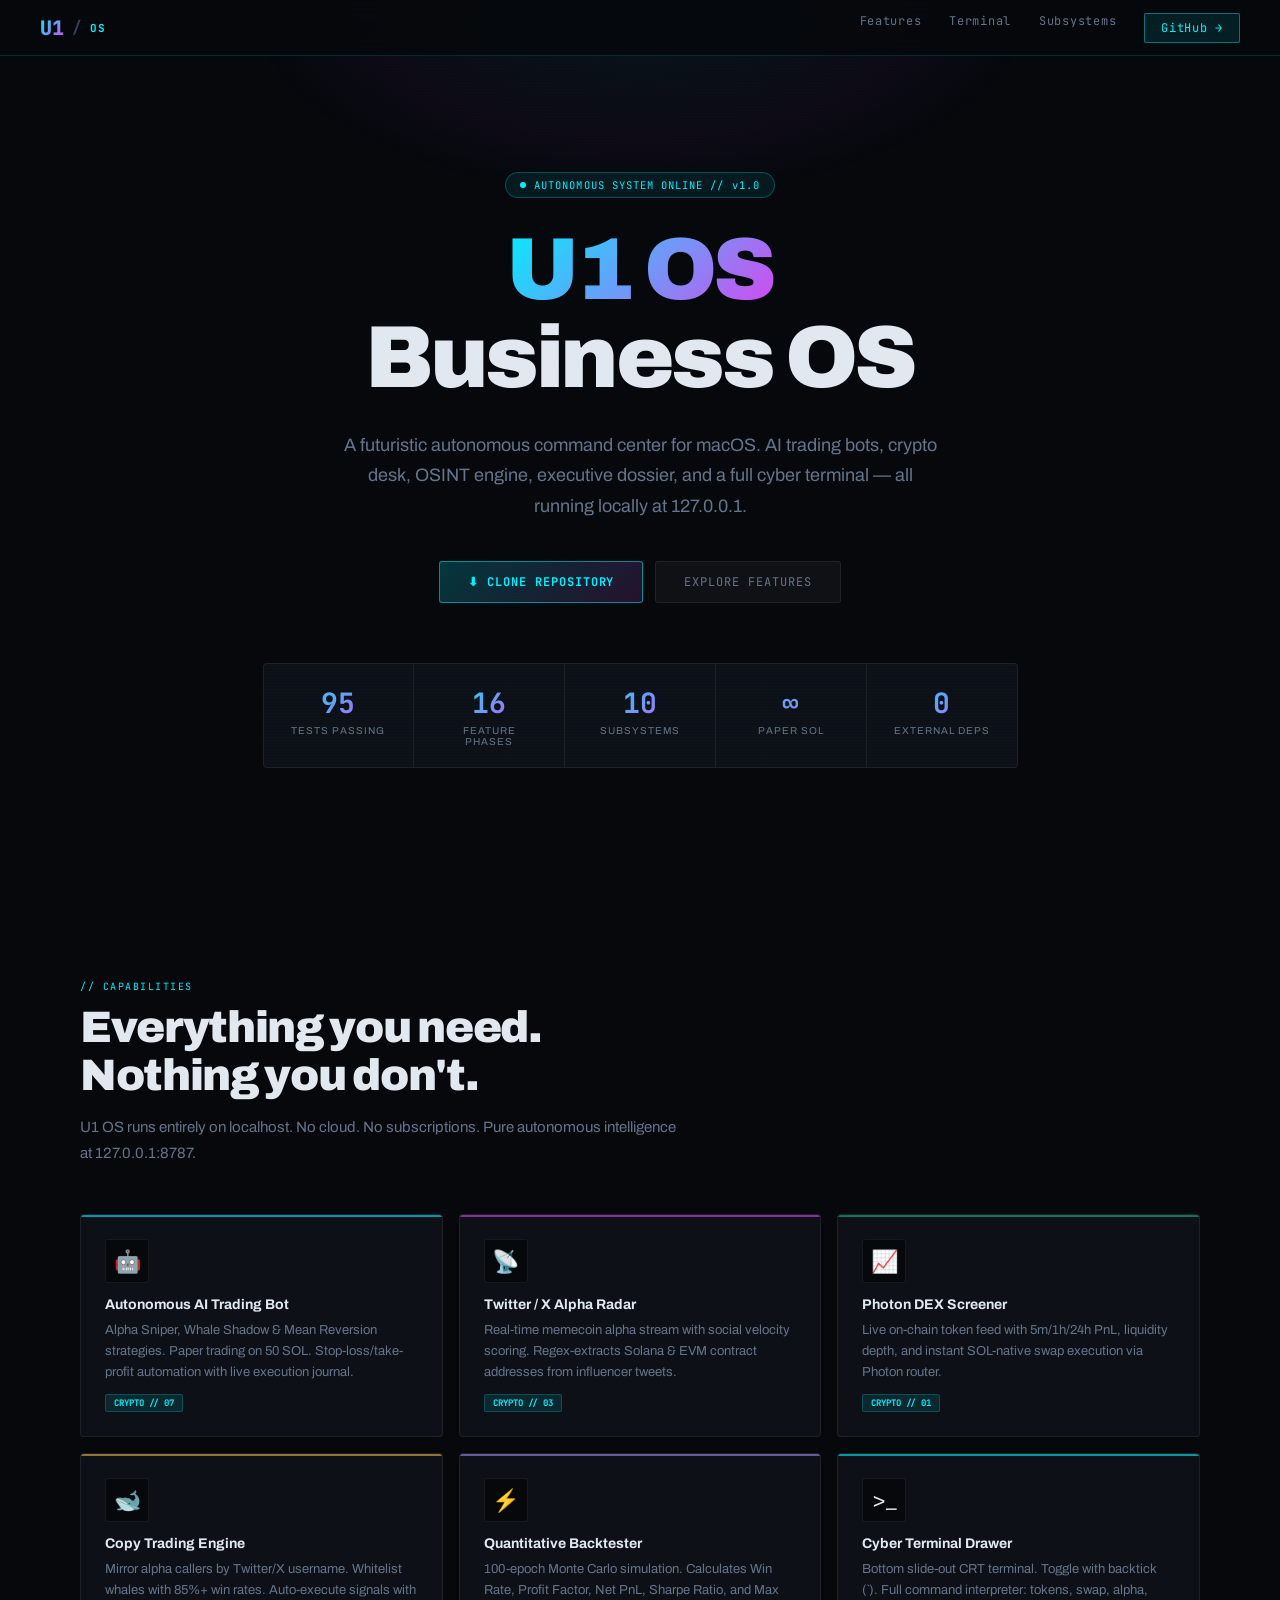
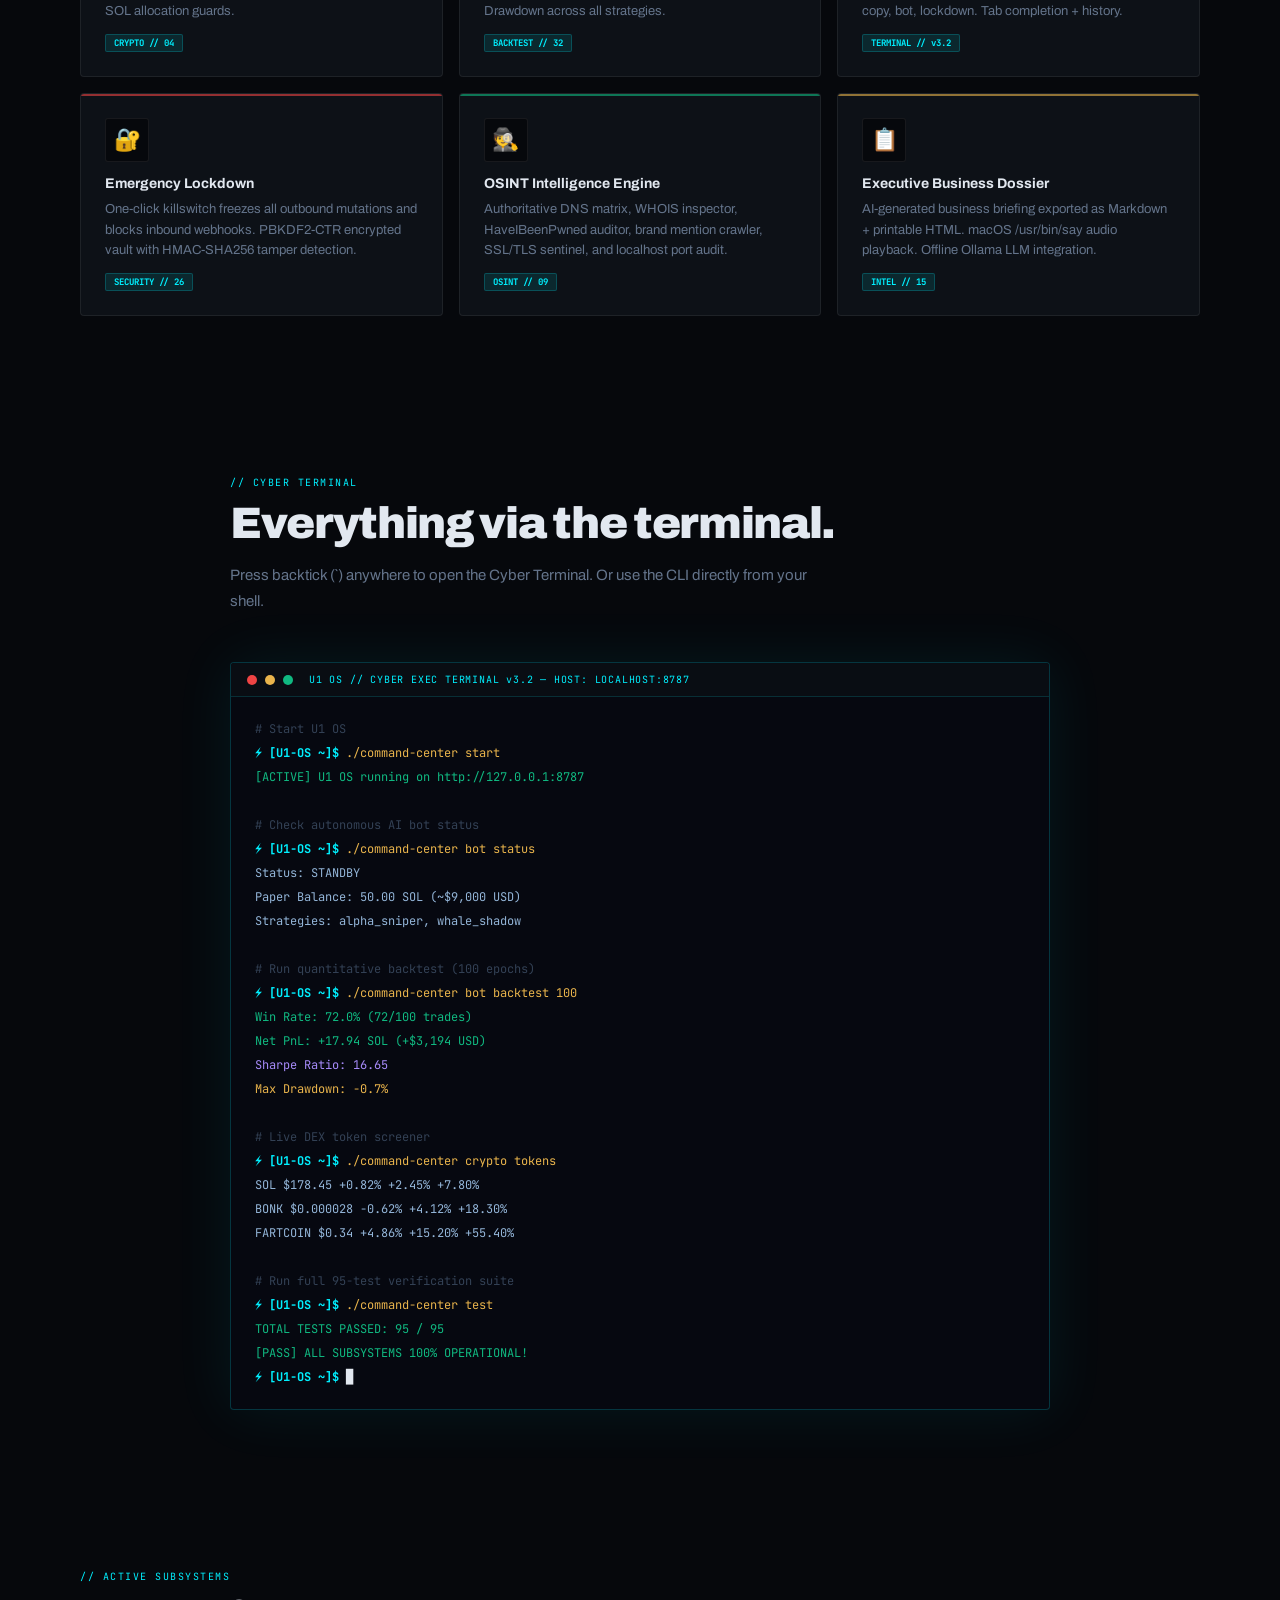
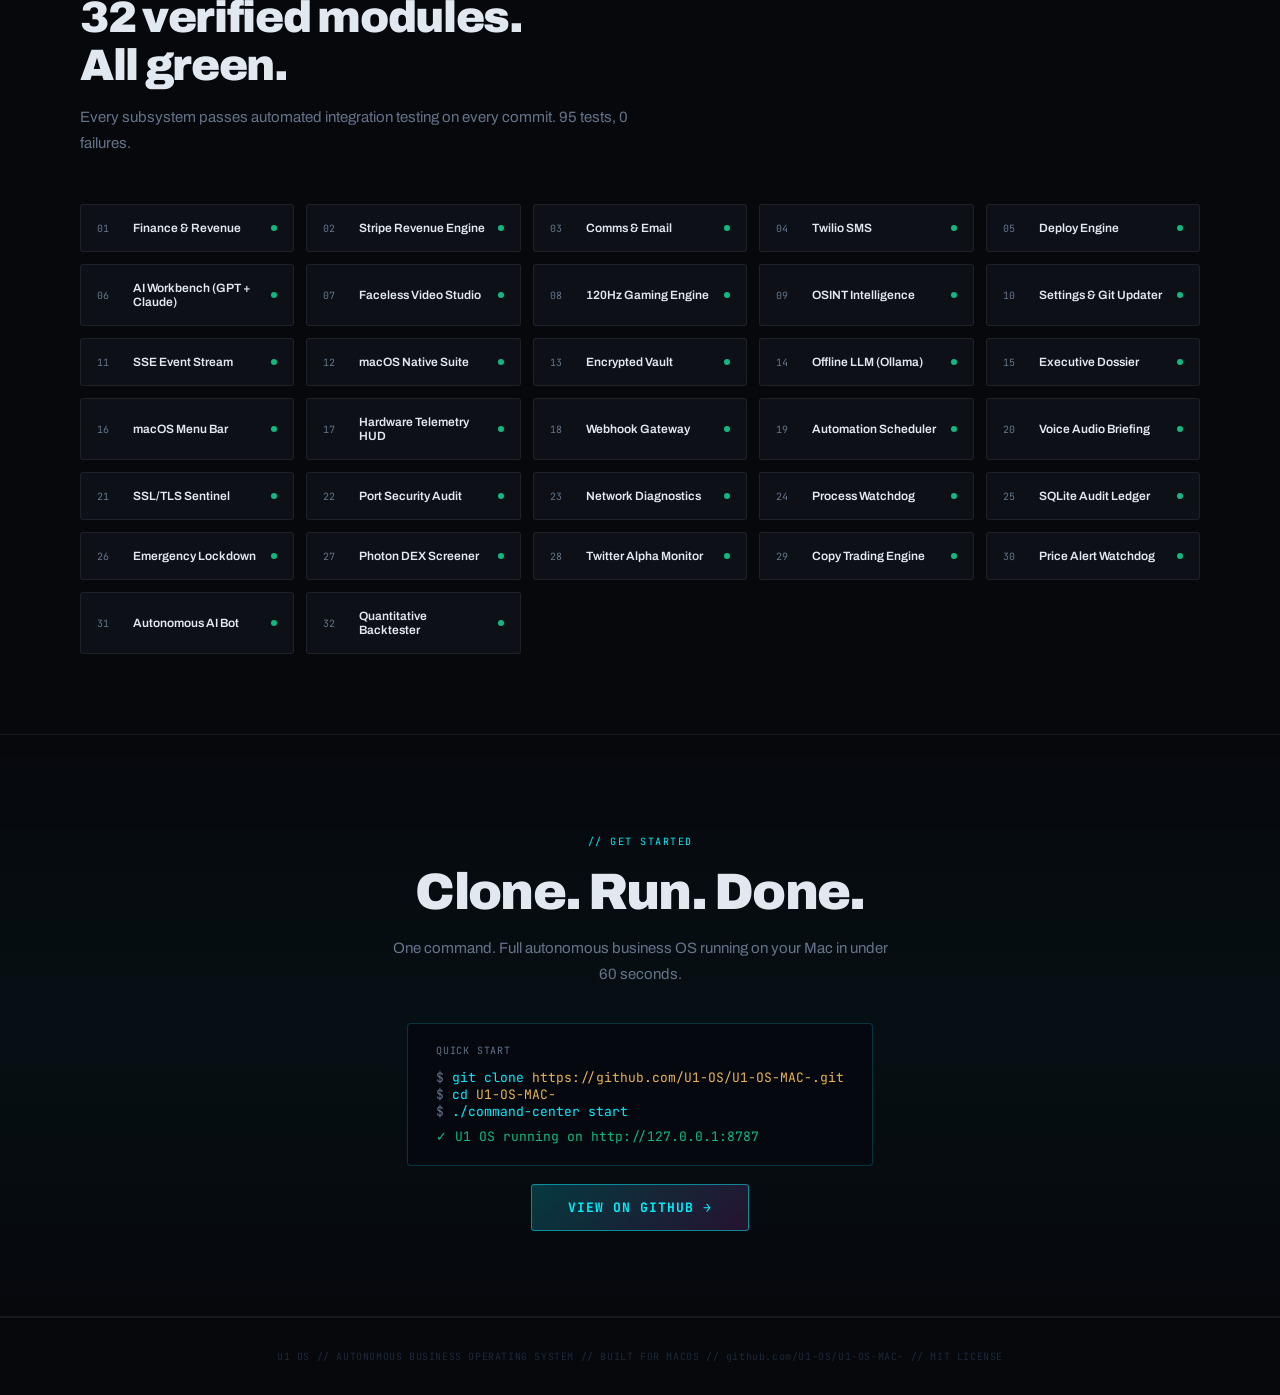
==== docs/index.html @ 554c18cf "feat: add GitHub Pages site + push email notification workflow - docs/index.html: Full futuristic Gi" ====
<!DOCTYPE html>
<html lang="en">
<head>
  <meta charset="UTF-8">
  <meta name="viewport" content="width=device-width, initial-scale=1.0">
  <title>U1 OS — Autonomous Business Operating System</title>
  <meta name="description" content="U1 OS is a futuristic autonomous business operating system for macOS featuring AI trading bots, crypto desk, OSINT engine, executive dossier, and cyber terminal.">
  <meta property="og:title" content="U1 OS — Autonomous Business Operating System">
  <meta property="og:description" content="Futuristic macOS command center with AI trading bots, crypto desk, OSINT, and cyber terminal.">
  <meta property="og:url" content="https://u1-os.github.io/U1-OS-MAC-/">
  <link rel="preconnect" href="https://fonts.googleapis.com">
  <link href="https://fonts.googleapis.com/css2?family=JetBrains+Mono:wght@400;500;700&family=Archivo:wght@400;600;700;900&display=swap" rel="stylesheet">
  <style>
    :root {
      --cyan: #00f0ff;
      --magenta: #d946ef;
      --emerald: #10b981;
      --gold: #e9b44c;
      --purple: #a78bfa;
      --crimson: #ef4444;
      --bg: #06080c;
      --bg-slab: #0d1117;
      --border: rgba(255,255,255,0.07);
      --text: #e2e8f0;
      --muted: #64748b;
    }
    *, *::before, *::after { box-sizing: border-box; margin: 0; padding: 0; }
    html { scroll-behavior: smooth; }
    body {
      background: var(--bg);
      color: var(--text);
      font-family: 'Archivo', sans-serif;
      overflow-x: hidden;
    }

    /* ── SCANLINES OVERLAY ── */
    body::after {
      content: '';
      position: fixed; inset: 0;
      background: repeating-linear-gradient(0deg, rgba(0,240,255,0.012) 0px, rgba(0,240,255,0.012) 1px, transparent 1px, transparent 3px);
      pointer-events: none; z-index: 9999;
    }

    /* ── AMBIENT GLOW ── */
    .ambient {
      position: fixed; top: -200px; left: 50%; transform: translateX(-50%);
      width: 800px; height: 400px;
      background: radial-gradient(ellipse at center, rgba(0,240,255,0.06) 0%, rgba(217,70,239,0.04) 50%, transparent 70%);
      pointer-events: none; z-index: 0;
    }

    /* ── NAV ── */
    nav {
      position: fixed; top: 0; left: 0; right: 0; z-index: 100;
      background: rgba(6,8,12,0.9); backdrop-filter: blur(20px);
      border-bottom: 1px solid rgba(0,240,255,0.15);
      padding: 0 40px;
      display: flex; align-items: center; justify-content: space-between;
      height: 56px;
    }
    .nav-brand {
      display: flex; align-items: center; gap: 8px;
      font-family: 'JetBrains Mono', monospace; font-weight: 700;
    }
    .nav-u1 {
      font-size: 20px; font-weight: 900;
      background: linear-gradient(135deg, var(--cyan), var(--magenta));
      -webkit-background-clip: text; -webkit-text-fill-color: transparent;
    }
    .nav-os { font-size: 11px; color: var(--cyan); letter-spacing: 0.08em; }
    .nav-links { display: flex; gap: 28px; }
    .nav-links a {
      color: var(--muted); text-decoration: none; font-size: 12px;
      font-family: 'JetBrains Mono', monospace; letter-spacing: 0.06em;
      transition: color 0.2s;
    }
    .nav-links a:hover { color: var(--cyan); }
    .nav-cta {
      background: rgba(0,240,255,0.1); border: 1px solid rgba(0,240,255,0.4);
      color: var(--cyan) !important; padding: 6px 16px; border-radius: 2px;
      transition: all 0.2s !important;
    }
    .nav-cta:hover { background: rgba(0,240,255,0.2) !important; }

    /* ── HERO ── */
    .hero {
      position: relative; min-height: 100vh;
      display: flex; flex-direction: column; align-items: center; justify-content: center;
      padding: 100px 40px 60px; text-align: center; z-index: 1;
    }
    .hero-badge {
      display: inline-flex; align-items: center; gap: 8px;
      background: rgba(0,240,255,0.08); border: 1px solid rgba(0,240,255,0.25);
      padding: 5px 14px; border-radius: 20px; margin-bottom: 28px;
      font-family: 'JetBrains Mono', monospace; font-size: 10.5px; color: var(--cyan);
      letter-spacing: 0.1em;
    }
    .pulse { width: 6px; height: 6px; background: var(--cyan); border-radius: 50%; animation: pulse 1.5s infinite; }
    @keyframes pulse { 0%,100% { opacity: 1; transform: scale(1); } 50% { opacity: 0.4; transform: scale(0.8); } }

    h1 {
      font-size: clamp(48px, 8vw, 88px);
      font-weight: 900; line-height: 1.0; letter-spacing: -0.04em;
      margin-bottom: 8px;
    }
    .h1-u1 {
      background: linear-gradient(135deg, var(--cyan) 0%, var(--magenta) 100%);
      -webkit-background-clip: text; -webkit-text-fill-color: transparent;
    }
    .hero-sub {
      font-size: clamp(14px, 2vw, 18px); color: var(--muted); max-width: 600px;
      line-height: 1.7; margin: 20px auto 40px;
    }
    .hero-btns { display: flex; gap: 12px; justify-content: center; flex-wrap: wrap; }
    .btn-primary {
      background: linear-gradient(135deg, rgba(0,240,255,0.2), rgba(217,70,239,0.15));
      border: 1px solid rgba(0,240,255,0.5); color: var(--cyan);
      padding: 12px 28px; font-family: 'JetBrains Mono', monospace;
      font-size: 12px; font-weight: 700; letter-spacing: 0.08em;
      border-radius: 3px; cursor: pointer; text-decoration: none;
      transition: all 0.2s;
    }
    .btn-primary:hover { background: rgba(0,240,255,0.25); box-shadow: 0 0 30px rgba(0,240,255,0.2); }
    .btn-secondary {
      background: rgba(255,255,255,0.04); border: 1px solid var(--border);
      color: var(--muted); padding: 12px 28px;
      font-family: 'JetBrains Mono', monospace; font-size: 12px; letter-spacing: 0.08em;
      border-radius: 3px; cursor: pointer; text-decoration: none; transition: all 0.2s;
    }
    .btn-secondary:hover { border-color: var(--muted); color: var(--text); }

    /* ── STATS BAR ── */
    .stats-bar {
      display: flex; gap: 0; justify-content: center; flex-wrap: wrap;
      margin: 60px auto 0; max-width: 900px;
      background: var(--bg-slab); border: 1px solid var(--border); border-radius: 4px;
      overflow: hidden;
    }
    .stat-item {
      flex: 1; min-width: 150px; padding: 20px 24px;
      border-right: 1px solid var(--border); text-align: center;
    }
    .stat-item:last-child { border-right: none; }
    .stat-num {
      font-family: 'JetBrains Mono', monospace; font-size: 28px; font-weight: 700;
      background: linear-gradient(135deg, var(--cyan), var(--magenta));
      -webkit-background-clip: text; -webkit-text-fill-color: transparent;
    }
    .stat-label { font-size: 10px; color: var(--muted); letter-spacing: 0.1em; margin-top: 4px; }

    /* ── SECTIONS ── */
    section { position: relative; z-index: 1; padding: 80px 40px; max-width: 1200px; margin: 0 auto; }
    .section-kicker {
      font-family: 'JetBrains Mono', monospace; font-size: 10px; color: var(--cyan);
      letter-spacing: 0.15em; margin-bottom: 10px;
    }
    h2 { font-size: clamp(28px, 4vw, 44px); font-weight: 900; letter-spacing: -0.03em; margin-bottom: 16px; }
    .section-desc { color: var(--muted); font-size: 15px; line-height: 1.7; max-width: 600px; margin-bottom: 48px; }

    /* ── FEATURE GRID ── */
    .features-grid {
      display: grid; grid-template-columns: repeat(auto-fill, minmax(320px, 1fr)); gap: 16px;
    }
    .feature-card {
      background: var(--bg-slab); border: 1px solid var(--border); border-radius: 4px;
      padding: 24px; transition: all 0.25s; position: relative; overflow: hidden;
    }
    .feature-card::before {
      content: ''; position: absolute; top: 0; left: 0; right: 0; height: 2px;
      background: var(--card-accent, var(--cyan)); opacity: 0.6;
      transition: opacity 0.25s;
    }
    .feature-card:hover { border-color: rgba(0,240,255,0.2); transform: translateY(-2px); }
    .feature-card:hover::before { opacity: 1; }
    .feature-icon {
      font-size: 22px; margin-bottom: 14px;
      background: var(--bg); width: 44px; height: 44px;
      display: flex; align-items: center; justify-content: center;
      border: 1px solid var(--border); border-radius: 3px;
    }
    .feature-title { font-weight: 700; font-size: 14px; margin-bottom: 8px; }
    .feature-desc { color: var(--muted); font-size: 13px; line-height: 1.6; }
    .feature-tag {
      display: inline-block; margin-top: 12px;
      font-family: 'JetBrains Mono', monospace; font-size: 9px;
      padding: 2px 8px; border-radius: 2px; font-weight: 700;
      background: rgba(0,240,255,0.1); color: var(--cyan); border: 1px solid rgba(0,240,255,0.2);
    }

    /* ── TERMINAL DEMO ── */
    .terminal-demo {
      background: #060810; border: 1px solid rgba(0,240,255,0.2);
      border-radius: 4px; overflow: hidden; margin-top: 48px;
      box-shadow: 0 0 60px rgba(0,240,255,0.08);
    }
    .term-head {
      background: rgba(10,14,20,0.98); padding: 10px 16px;
      border-bottom: 1px solid rgba(0,240,255,0.15);
      display: flex; align-items: center; gap: 8px;
    }
    .term-dot { width: 10px; height: 10px; border-radius: 50%; }
    .term-title {
      font-family: 'JetBrains Mono', monospace; font-size: 10px;
      color: var(--cyan); letter-spacing: 0.08em; margin-left: 8px;
    }
    .term-body { padding: 20px 24px; font-family: 'JetBrains Mono', monospace; font-size: 12px; line-height: 2; }
    .t-prompt { color: var(--cyan); font-weight: 700; }
    .t-cmd { color: var(--gold); }
    .t-out { color: #93b5d8; }
    .t-success { color: var(--emerald); }
    .t-info { color: var(--purple); }
    .t-warn { color: var(--gold); }
    .t-comment { color: #334155; }

    /* ── SUBSYSTEMS ── */
    .subsystems-grid {
      display: grid; grid-template-columns: repeat(auto-fill, minmax(200px, 1fr)); gap: 12px;
    }
    .subsys-card {
      background: var(--bg-slab); border: 1px solid var(--border);
      border-radius: 3px; padding: 16px; display: flex; align-items: center; gap: 12px;
      transition: border-color 0.2s;
    }
    .subsys-card:hover { border-color: rgba(0,240,255,0.2); }
    .subsys-num {
      font-family: 'JetBrains Mono', monospace; font-size: 10px;
      color: var(--muted); min-width: 24px;
    }
    .subsys-name { font-size: 12px; font-weight: 600; color: var(--text); }
    .subsys-dot { width: 6px; height: 6px; border-radius: 50%; background: var(--emerald); margin-left: auto; flex-shrink: 0; animation: pulse 2s infinite; }

    /* ── CTA ── */
    .cta-section {
      text-align: center; padding: 100px 40px;
      background: linear-gradient(180deg, transparent, rgba(0,240,255,0.03), transparent);
      border-top: 1px solid var(--border); border-bottom: 1px solid var(--border);
    }

    /* ── FOOTER ── */
    footer {
      padding: 32px 40px; text-align: center;
      font-family: 'JetBrains Mono', monospace; font-size: 10px;
      color: #1e293b; letter-spacing: 0.06em;
      border-top: 1px solid var(--border);
    }

    /* ── CURSOR BLINK ── */
    .blink { animation: blink 1s step-end infinite; }
    @keyframes blink { 0%,100% { opacity: 1; } 50% { opacity: 0; } }
  </style>
</head>
<body>
  <div class="ambient"></div>

  <nav>
    <div class="nav-brand">
      <span class="nav-u1">U1</span>
      <span style="color:#334155;">/</span>
      <span class="nav-os">OS</span>
    </div>
    <div class="nav-links">
      <a href="#features">Features</a>
      <a href="#terminal">Terminal</a>
      <a href="#subsystems">Subsystems</a>
      <a href="https://github.com/U1-OS/U1-OS-MAC-" class="nav-cta">GitHub →</a>
    </div>
  </nav>

  <!-- HERO -->
  <div class="hero">
    <div class="hero-badge">
      <span class="pulse"></span>
      AUTONOMOUS SYSTEM ONLINE // v1.0
    </div>
    <h1>
      <span class="h1-u1">U1 OS</span><br>
      <span style="color:#e2e8f0;">Business OS</span>
    </h1>
    <p class="hero-sub">
      A futuristic autonomous command center for macOS. AI trading bots, crypto desk, OSINT engine, executive dossier, and a full cyber terminal — all running locally at 127.0.0.1.
    </p>
    <div class="hero-btns">
      <a href="https://github.com/U1-OS/U1-OS-MAC-" class="btn-primary">⬇ CLONE REPOSITORY</a>
      <a href="#features" class="btn-secondary">EXPLORE FEATURES</a>
    </div>

    <div class="stats-bar">
      <div class="stat-item">
        <div class="stat-num">95</div>
        <div class="stat-label">TESTS PASSING</div>
      </div>
      <div class="stat-item">
        <div class="stat-num">16</div>
        <div class="stat-label">FEATURE PHASES</div>
      </div>
      <div class="stat-item">
        <div class="stat-num">10</div>
        <div class="stat-label">SUBSYSTEMS</div>
      </div>
      <div class="stat-item">
        <div class="stat-num">∞</div>
        <div class="stat-label">PAPER SOL</div>
      </div>
      <div class="stat-item">
        <div class="stat-num">0</div>
        <div class="stat-label">EXTERNAL DEPS</div>
      </div>
    </div>
  </div>

  <!-- FEATURES -->
  <section id="features">
    <div class="section-kicker">// CAPABILITIES</div>
    <h2>Everything you need.<br>Nothing you don't.</h2>
    <p class="section-desc">U1 OS runs entirely on localhost. No cloud. No subscriptions. Pure autonomous intelligence at 127.0.0.1:8787.</p>

    <div class="features-grid">
      <div class="feature-card" style="--card-accent:var(--cyan);">
        <div class="feature-icon">🤖</div>
        <div class="feature-title">Autonomous AI Trading Bot</div>
        <div class="feature-desc">Alpha Sniper, Whale Shadow & Mean Reversion strategies. Paper trading on 50 SOL. Stop-loss/take-profit automation with live execution journal.</div>
        <span class="feature-tag">CRYPTO // 07</span>
      </div>
      <div class="feature-card" style="--card-accent:var(--magenta);">
        <div class="feature-icon">📡</div>
        <div class="feature-title">Twitter / X Alpha Radar</div>
        <div class="feature-desc">Real-time memecoin alpha stream with social velocity scoring. Regex-extracts Solana & EVM contract addresses from influencer tweets.</div>
        <span class="feature-tag">CRYPTO // 03</span>
      </div>
      <div class="feature-card" style="--card-accent:var(--emerald);">
        <div class="feature-icon">📈</div>
        <div class="feature-title">Photon DEX Screener</div>
        <div class="feature-desc">Live on-chain token feed with 5m/1h/24h PnL, liquidity depth, and instant SOL-native swap execution via Photon router.</div>
        <span class="feature-tag">CRYPTO // 01</span>
      </div>
      <div class="feature-card" style="--card-accent:var(--gold);">
        <div class="feature-icon">🐋</div>
        <div class="feature-title">Copy Trading Engine</div>
        <div class="feature-desc">Mirror alpha callers by Twitter/X username. Whitelist whales with 85%+ win rates. Auto-execute signals with SOL allocation guards.</div>
        <span class="feature-tag">CRYPTO // 04</span>
      </div>
      <div class="feature-card" style="--card-accent:var(--purple);">
        <div class="feature-icon">⚡</div>
        <div class="feature-title">Quantitative Backtester</div>
        <div class="feature-desc">100-epoch Monte Carlo simulation. Calculates Win Rate, Profit Factor, Net PnL, Sharpe Ratio, and Max Drawdown across all strategies.</div>
        <span class="feature-tag">BACKTEST // 32</span>
      </div>
      <div class="feature-card" style="--card-accent:var(--cyan);">
        <div class="feature-icon">>_</div>
        <div class="feature-title">Cyber Terminal Drawer</div>
        <div class="feature-desc">Bottom slide-out CRT terminal. Toggle with backtick (`). Full command interpreter: tokens, swap, alpha, copy, bot, lockdown. Tab completion + history.</div>
        <span class="feature-tag">TERMINAL // v3.2</span>
      </div>
      <div class="feature-card" style="--card-accent:var(--crimson);">
        <div class="feature-icon">🔐</div>
        <div class="feature-title">Emergency Lockdown</div>
        <div class="feature-desc">One-click killswitch freezes all outbound mutations and blocks inbound webhooks. PBKDF2-CTR encrypted vault with HMAC-SHA256 tamper detection.</div>
        <span class="feature-tag">SECURITY // 26</span>
      </div>
      <div class="feature-card" style="--card-accent:var(--emerald);">
        <div class="feature-icon">🕵️</div>
        <div class="feature-title">OSINT Intelligence Engine</div>
        <div class="feature-desc">Authoritative DNS matrix, WHOIS inspector, HaveIBeenPwned auditor, brand mention crawler, SSL/TLS sentinel, and localhost port audit.</div>
        <span class="feature-tag">OSINT // 09</span>
      </div>
      <div class="feature-card" style="--card-accent:var(--gold);">
        <div class="feature-icon">📋</div>
        <div class="feature-title">Executive Business Dossier</div>
        <div class="feature-desc">AI-generated business briefing exported as Markdown + printable HTML. macOS /usr/bin/say audio playback. Offline Ollama LLM integration.</div>
        <span class="feature-tag">INTEL // 15</span>
      </div>
    </div>
  </section>

  <!-- TERMINAL DEMO -->
  <section id="terminal" style="max-width:900px;">
    <div class="section-kicker">// CYBER TERMINAL</div>
    <h2>Everything via the terminal.</h2>
    <p class="section-desc">Press backtick (`) anywhere to open the Cyber Terminal. Or use the CLI directly from your shell.</p>

    <div class="terminal-demo">
      <div class="term-head">
        <div class="term-dot" style="background:#ef4444;"></div>
        <div class="term-dot" style="background:#e9b44c;"></div>
        <div class="term-dot" style="background:#10b981;"></div>
        <span class="term-title">U1 OS // CYBER EXEC TERMINAL v3.2 — HOST: LOCALHOST:8787</span>
      </div>
      <div class="term-body">
        <div><span class="t-comment"># Start U1 OS</span></div>
        <div><span class="t-prompt">⚡ [U1-OS ~]$</span> <span class="t-cmd">./command-center start</span></div>
        <div><span class="t-success">[ACTIVE] U1 OS running on http://127.0.0.1:8787</span></div>
        <br>
        <div><span class="t-comment"># Check autonomous AI bot status</span></div>
        <div><span class="t-prompt">⚡ [U1-OS ~]$</span> <span class="t-cmd">./command-center bot status</span></div>
        <div><span class="t-out"> Status:          STANDBY</span></div>
        <div><span class="t-out"> Paper Balance:   50.00 SOL  (~$9,000 USD)</span></div>
        <div><span class="t-out"> Strategies:      alpha_sniper, whale_shadow</span></div>
        <br>
        <div><span class="t-comment"># Run quantitative backtest (100 epochs)</span></div>
        <div><span class="t-prompt">⚡ [U1-OS ~]$</span> <span class="t-cmd">./command-center bot backtest 100</span></div>
        <div><span class="t-success"> Win Rate:        72.0%  (72/100 trades)</span></div>
        <div><span class="t-success"> Net PnL:         +17.94 SOL  (+$3,194 USD)</span></div>
        <div><span class="t-info">  Sharpe Ratio:    16.65</span></div>
        <div><span class="t-warn"> Max Drawdown:    -0.7%</span></div>
        <br>
        <div><span class="t-comment"># Live DEX token screener</span></div>
        <div><span class="t-prompt">⚡ [U1-OS ~]$</span> <span class="t-cmd">./command-center crypto tokens</span></div>
        <div><span class="t-out"> SOL      $178.45   +0.82%  +2.45%  +7.80%</span></div>
        <div><span class="t-out"> BONK     $0.000028 -0.62%  +4.12% +18.30%</span></div>
        <div><span class="t-out"> FARTCOIN $0.34     +4.86% +15.20% +55.40%</span></div>
        <br>
        <div><span class="t-comment"># Run full 95-test verification suite</span></div>
        <div><span class="t-prompt">⚡ [U1-OS ~]$</span> <span class="t-cmd">./command-center test</span></div>
        <div><span class="t-success"> TOTAL TESTS PASSED:   95 / 95</span></div>
        <div><span class="t-success"> [PASS] ALL SUBSYSTEMS 100% OPERATIONAL!</span></div>
        <div><span class="t-prompt">⚡ [U1-OS ~]$</span> <span class="blink">█</span></div>
      </div>
    </div>
  </section>

  <!-- SUBSYSTEMS -->
  <section id="subsystems">
    <div class="section-kicker">// ACTIVE SUBSYSTEMS</div>
    <h2>32 verified modules.<br>All green.</h2>
    <p class="section-desc">Every subsystem passes automated integration testing on every commit. 95 tests, 0 failures.</p>
    <div class="subsystems-grid">
      <div class="subsys-card"><span class="subsys-num">01</span><span class="subsys-name">Finance & Revenue</span><span class="subsys-dot"></span></div>
      <div class="subsys-card"><span class="subsys-num">02</span><span class="subsys-name">Stripe Revenue Engine</span><span class="subsys-dot"></span></div>
      <div class="subsys-card"><span class="subsys-num">03</span><span class="subsys-name">Comms & Email</span><span class="subsys-dot"></span></div>
      <div class="subsys-card"><span class="subsys-num">04</span><span class="subsys-name">Twilio SMS</span><span class="subsys-dot"></span></div>
      <div class="subsys-card"><span class="subsys-num">05</span><span class="subsys-name">Deploy Engine</span><span class="subsys-dot"></span></div>
      <div class="subsys-card"><span class="subsys-num">06</span><span class="subsys-name">AI Workbench (GPT + Claude)</span><span class="subsys-dot"></span></div>
      <div class="subsys-card"><span class="subsys-num">07</span><span class="subsys-name">Faceless Video Studio</span><span class="subsys-dot"></span></div>
      <div class="subsys-card"><span class="subsys-num">08</span><span class="subsys-name">120Hz Gaming Engine</span><span class="subsys-dot"></span></div>
      <div class="subsys-card"><span class="subsys-num">09</span><span class="subsys-name">OSINT Intelligence</span><span class="subsys-dot"></span></div>
      <div class="subsys-card"><span class="subsys-num">10</span><span class="subsys-name">Settings & Git Updater</span><span class="subsys-dot"></span></div>
      <div class="subsys-card"><span class="subsys-num">11</span><span class="subsys-name">SSE Event Stream</span><span class="subsys-dot"></span></div>
      <div class="subsys-card"><span class="subsys-num">12</span><span class="subsys-name">macOS Native Suite</span><span class="subsys-dot"></span></div>
      <div class="subsys-card"><span class="subsys-num">13</span><span class="subsys-name">Encrypted Vault</span><span class="subsys-dot"></span></div>
      <div class="subsys-card"><span class="subsys-num">14</span><span class="subsys-name">Offline LLM (Ollama)</span><span class="subsys-dot"></span></div>
      <div class="subsys-card"><span class="subsys-num">15</span><span class="subsys-name">Executive Dossier</span><span class="subsys-dot"></span></div>
      <div class="subsys-card"><span class="subsys-num">16</span><span class="subsys-name">macOS Menu Bar</span><span class="subsys-dot"></span></div>
      <div class="subsys-card"><span class="subsys-num">17</span><span class="subsys-name">Hardware Telemetry HUD</span><span class="subsys-dot"></span></div>
      <div class="subsys-card"><span class="subsys-num">18</span><span class="subsys-name">Webhook Gateway</span><span class="subsys-dot"></span></div>
      <div class="subsys-card"><span class="subsys-num">19</span><span class="subsys-name">Automation Scheduler</span><span class="subsys-dot"></span></div>
      <div class="subsys-card"><span class="subsys-num">20</span><span class="subsys-name">Voice Audio Briefing</span><span class="subsys-dot"></span></div>
      <div class="subsys-card"><span class="subsys-num">21</span><span class="subsys-name">SSL/TLS Sentinel</span><span class="subsys-dot"></span></div>
      <div class="subsys-card"><span class="subsys-num">22</span><span class="subsys-name">Port Security Audit</span><span class="subsys-dot"></span></div>
      <div class="subsys-card"><span class="subsys-num">23</span><span class="subsys-name">Network Diagnostics</span><span class="subsys-dot"></span></div>
      <div class="subsys-card"><span class="subsys-num">24</span><span class="subsys-name">Process Watchdog</span><span class="subsys-dot"></span></div>
      <div class="subsys-card"><span class="subsys-num">25</span><span class="subsys-name">SQLite Audit Ledger</span><span class="subsys-dot"></span></div>
      <div class="subsys-card"><span class="subsys-num">26</span><span class="subsys-name">Emergency Lockdown</span><span class="subsys-dot"></span></div>
      <div class="subsys-card"><span class="subsys-num">27</span><span class="subsys-name">Photon DEX Screener</span><span class="subsys-dot"></span></div>
      <div class="subsys-card"><span class="subsys-num">28</span><span class="subsys-name">Twitter Alpha Monitor</span><span class="subsys-dot"></span></div>
      <div class="subsys-card"><span class="subsys-num">29</span><span class="subsys-name">Copy Trading Engine</span><span class="subsys-dot"></span></div>
      <div class="subsys-card"><span class="subsys-num">30</span><span class="subsys-name">Price Alert Watchdog</span><span class="subsys-dot"></span></div>
      <div class="subsys-card"><span class="subsys-num">31</span><span class="subsys-name">Autonomous AI Bot</span><span class="subsys-dot"></span></div>
      <div class="subsys-card"><span class="subsys-num">32</span><span class="subsys-name">Quantitative Backtester</span><span class="subsys-dot"></span></div>
    </div>
  </section>

  <!-- CTA -->
  <div class="cta-section">
    <div class="section-kicker" style="font-family:'JetBrains Mono',monospace;font-size:10px;color:var(--cyan);letter-spacing:0.15em;margin-bottom:16px;">// GET STARTED</div>
    <h2 style="font-size:clamp(28px,4vw,52px);font-weight:900;letter-spacing:-0.03em;margin-bottom:16px;">Clone. Run. Done.</h2>
    <p style="color:var(--muted);font-size:15px;margin-bottom:36px;max-width:500px;margin-left:auto;margin-right:auto;line-height:1.7;">One command. Full autonomous business OS running on your Mac in under 60 seconds.</p>
    <div style="background:#060810;border:1px solid rgba(0,240,255,0.2);border-radius:4px;padding:20px 28px;display:inline-block;font-family:'JetBrains Mono',monospace;font-size:13px;margin-bottom:32px;text-align:left;">
      <div style="color:var(--muted);font-size:10px;margin-bottom:12px;letter-spacing:0.08em;">QUICK START</div>
      <div><span style="color:var(--muted);">$</span> <span style="color:var(--cyan);">git clone</span> <span style="color:var(--gold);">https://github.com/U1-OS/U1-OS-MAC-.git</span></div>
      <div><span style="color:var(--muted);">$</span> <span style="color:var(--cyan);">cd</span> <span style="color:var(--gold);">U1-OS-MAC-</span></div>
      <div><span style="color:var(--muted);">$</span> <span style="color:var(--cyan);">./command-center start</span></div>
      <div style="margin-top:8px;"><span style="color:var(--emerald);">✓ U1 OS running on http://127.0.0.1:8787</span></div>
    </div>
    <div><a href="https://github.com/U1-OS/U1-OS-MAC-" class="btn-primary" style="font-size:13px;padding:14px 36px;">VIEW ON GITHUB →</a></div>
  </div>

  <footer>
    U1 OS // AUTONOMOUS BUSINESS OPERATING SYSTEM // BUILT FOR MACOS // github.com/U1-OS/U1-OS-MAC- // MIT LICENSE
  </footer>

  <script>
    // Animate stats on scroll
    const observer = new IntersectionObserver((entries) => {
      entries.forEach(e => { if (e.isIntersecting) e.target.style.opacity = 1; });
    }, { threshold: 0.1 });
    document.querySelectorAll('.feature-card, .subsys-card, .stat-item').forEach(el => {
      el.style.opacity = 0;
      el.style.transition = 'opacity 0.5s ease, transform 0.3s ease';
      observer.observe(el);
    });
  </script>
</body>
</html>
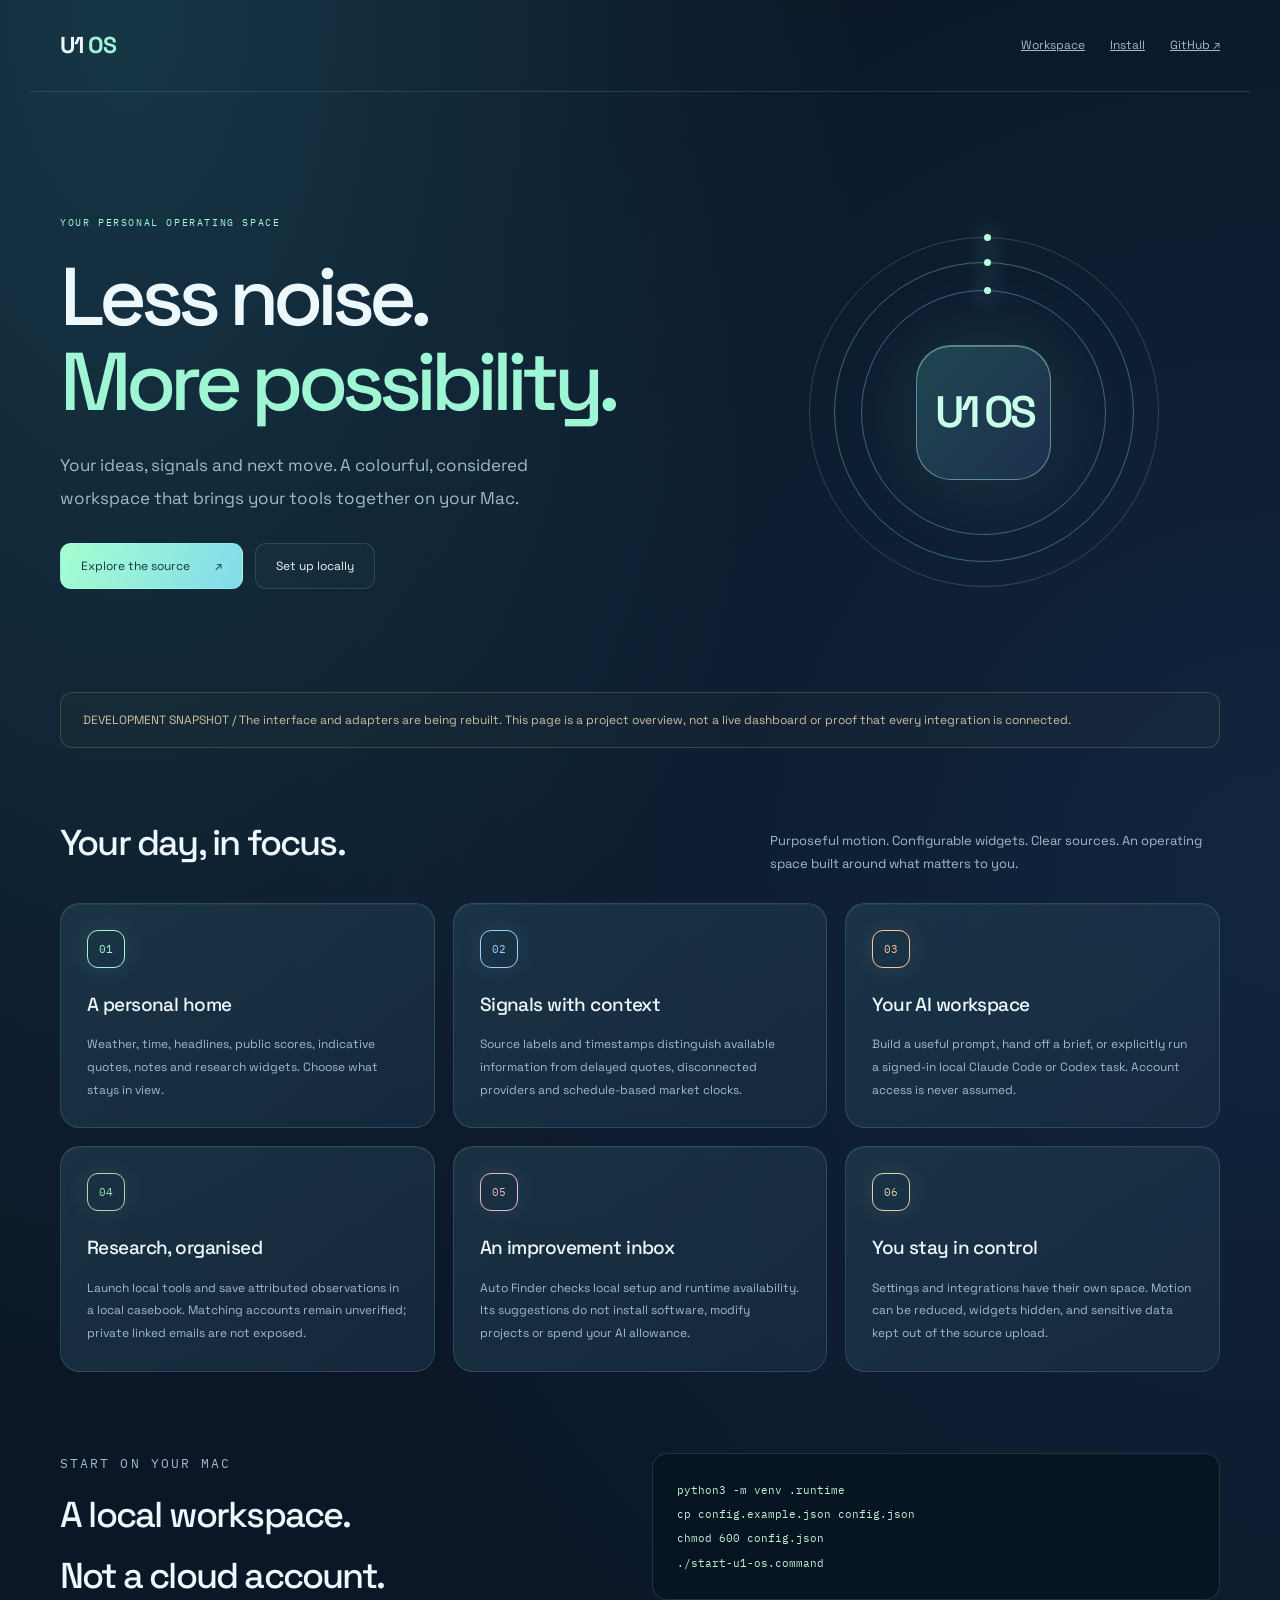
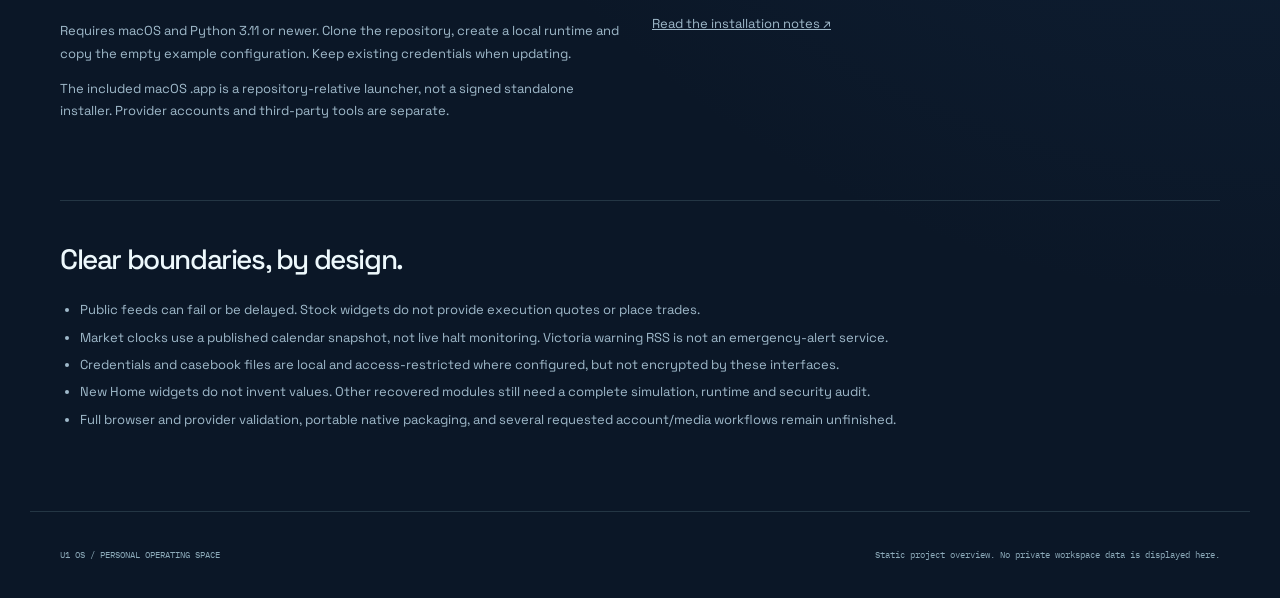
==== commit cc743519: "Rebuild local desktop workspace, live widgets and research casebook" ====
--- a/docs/index.html
+++ b/docs/index.html
@@ -1,493 +1,7 @@
-<!DOCTYPE html>
-<html lang="en">
-<head>
-  <meta charset="UTF-8">
-  <meta name="viewport" content="width=device-width, initial-scale=1.0">
-  <title>U1 OS — Autonomous Business Operating System</title>
-  <meta name="description" content="U1 OS is a futuristic autonomous business operating system for macOS featuring AI trading bots, crypto desk, OSINT engine, executive dossier, and cyber terminal.">
-  <meta property="og:title" content="U1 OS — Autonomous Business Operating System">
-  <meta property="og:description" content="Futuristic macOS command center with AI trading bots, crypto desk, OSINT, and cyber terminal.">
-  <meta property="og:url" content="https://u1-os.github.io/U1-OS-MAC-/">
-  <link rel="preconnect" href="https://fonts.googleapis.com">
-  <link href="https://fonts.googleapis.com/css2?family=JetBrains+Mono:wght@400;500;700&family=Archivo:wght@400;600;700;900&display=swap" rel="stylesheet">
-  <style>
-    :root {
-      --cyan: #00f0ff;
-      --magenta: #d946ef;
-      --emerald: #10b981;
-      --gold: #e9b44c;
-      --purple: #a78bfa;
-      --crimson: #ef4444;
-      --bg: #06080c;
-      --bg-slab: #0d1117;
-      --border: rgba(255,255,255,0.07);
-      --text: #e2e8f0;
-      --muted: #64748b;
-    }
-    *, *::before, *::after { box-sizing: border-box; margin: 0; padding: 0; }
-    html { scroll-behavior: smooth; }
-    body {
-      background: var(--bg);
-      color: var(--text);
-      font-family: 'Archivo', sans-serif;
-      overflow-x: hidden;
-    }
-
-    /* ── SCANLINES OVERLAY ── */
-    body::after {
-      content: '';
-      position: fixed; inset: 0;
-      background: repeating-linear-gradient(0deg, rgba(0,240,255,0.012) 0px, rgba(0,240,255,0.012) 1px, transparent 1px, transparent 3px);
-      pointer-events: none; z-index: 9999;
-    }
-
-    /* ── AMBIENT GLOW ── */
-    .ambient {
-      position: fixed; top: -200px; left: 50%; transform: translateX(-50%);
-      width: 800px; height: 400px;
-      background: radial-gradient(ellipse at center, rgba(0,240,255,0.06) 0%, rgba(217,70,239,0.04) 50%, transparent 70%);
-      pointer-events: none; z-index: 0;
-    }
-
-    /* ── NAV ── */
-    nav {
-      position: fixed; top: 0; left: 0; right: 0; z-index: 100;
-      background: rgba(6,8,12,0.9); backdrop-filter: blur(20px);
-      border-bottom: 1px solid rgba(0,240,255,0.15);
-      padding: 0 40px;
-      display: flex; align-items: center; justify-content: space-between;
-      height: 56px;
-    }
-    .nav-brand {
-      display: flex; align-items: center; gap: 8px;
-      font-family: 'JetBrains Mono', monospace; font-weight: 700;
-    }
-    .nav-u1 {
-      font-size: 20px; font-weight: 900;
-      background: linear-gradient(135deg, var(--cyan), var(--magenta));
-      -webkit-background-clip: text; -webkit-text-fill-color: transparent;
-    }
-    .nav-os { font-size: 11px; color: var(--cyan); letter-spacing: 0.08em; }
-    .nav-links { display: flex; gap: 28px; }
-    .nav-links a {
-      color: var(--muted); text-decoration: none; font-size: 12px;
-      font-family: 'JetBrains Mono', monospace; letter-spacing: 0.06em;
-      transition: color 0.2s;
-    }
-    .nav-links a:hover { color: var(--cyan); }
-    .nav-cta {
-      background: rgba(0,240,255,0.1); border: 1px solid rgba(0,240,255,0.4);
-      color: var(--cyan) !important; padding: 6px 16px; border-radius: 2px;
-      transition: all 0.2s !important;
-    }
-    .nav-cta:hover { background: rgba(0,240,255,0.2) !important; }
-
-    /* ── HERO ── */
-    .hero {
-      position: relative; min-height: 100vh;
-      display: flex; flex-direction: column; align-items: center; justify-content: center;
-      padding: 100px 40px 60px; text-align: center; z-index: 1;
-    }
-    .hero-badge {
-      display: inline-flex; align-items: center; gap: 8px;
-      background: rgba(0,240,255,0.08); border: 1px solid rgba(0,240,255,0.25);
-      padding: 5px 14px; border-radius: 20px; margin-bottom: 28px;
-      font-family: 'JetBrains Mono', monospace; font-size: 10.5px; color: var(--cyan);
-      letter-spacing: 0.1em;
-    }
-    .pulse { width: 6px; height: 6px; background: var(--cyan); border-radius: 50%; animation: pulse 1.5s infinite; }
-    @keyframes pulse { 0%,100% { opacity: 1; transform: scale(1); } 50% { opacity: 0.4; transform: scale(0.8); } }
-
-    h1 {
-      font-size: clamp(48px, 8vw, 88px);
-      font-weight: 900; line-height: 1.0; letter-spacing: -0.04em;
-      margin-bottom: 8px;
-    }
-    .h1-u1 {
-      background: linear-gradient(135deg, var(--cyan) 0%, var(--magenta) 100%);
-      -webkit-background-clip: text; -webkit-text-fill-color: transparent;
-    }
-    .hero-sub {
-      font-size: clamp(14px, 2vw, 18px); color: var(--muted); max-width: 600px;
-      line-height: 1.7; margin: 20px auto 40px;
-    }
-    .hero-btns { display: flex; gap: 12px; justify-content: center; flex-wrap: wrap; }
-    .btn-primary {
-      background: linear-gradient(135deg, rgba(0,240,255,0.2), rgba(217,70,239,0.15));
-      border: 1px solid rgba(0,240,255,0.5); color: var(--cyan);
-      padding: 12px 28px; font-family: 'JetBrains Mono', monospace;
-      font-size: 12px; font-weight: 700; letter-spacing: 0.08em;
-      border-radius: 3px; cursor: pointer; text-decoration: none;
-      transition: all 0.2s;
-    }
-    .btn-primary:hover { background: rgba(0,240,255,0.25); box-shadow: 0 0 30px rgba(0,240,255,0.2); }
-    .btn-secondary {
-      background: rgba(255,255,255,0.04); border: 1px solid var(--border);
-      color: var(--muted); padding: 12px 28px;
-      font-family: 'JetBrains Mono', monospace; font-size: 12px; letter-spacing: 0.08em;
-      border-radius: 3px; cursor: pointer; text-decoration: none; transition: all 0.2s;
-    }
-    .btn-secondary:hover { border-color: var(--muted); color: var(--text); }
-
-    /* ── STATS BAR ── */
-    .stats-bar {
-      display: flex; gap: 0; justify-content: center; flex-wrap: wrap;
-      margin: 60px auto 0; max-width: 900px;
-      background: var(--bg-slab); border: 1px solid var(--border); border-radius: 4px;
-      overflow: hidden;
-    }
-    .stat-item {
-      flex: 1; min-width: 150px; padding: 20px 24px;
-      border-right: 1px solid var(--border); text-align: center;
-    }
-    .stat-item:last-child { border-right: none; }
-    .stat-num {
-      font-family: 'JetBrains Mono', monospace; font-size: 28px; font-weight: 700;
-      background: linear-gradient(135deg, var(--cyan), var(--magenta));
-      -webkit-background-clip: text; -webkit-text-fill-color: transparent;
-    }
-    .stat-label { font-size: 10px; color: var(--muted); letter-spacing: 0.1em; margin-top: 4px; }
-
-    /* ── SECTIONS ── */
-    section { position: relative; z-index: 1; padding: 80px 40px; max-width: 1200px; margin: 0 auto; }
-    .section-kicker {
-      font-family: 'JetBrains Mono', monospace; font-size: 10px; color: var(--cyan);
-      letter-spacing: 0.15em; margin-bottom: 10px;
-    }
-    h2 { font-size: clamp(28px, 4vw, 44px); font-weight: 900; letter-spacing: -0.03em; margin-bottom: 16px; }
-    .section-desc { color: var(--muted); font-size: 15px; line-height: 1.7; max-width: 600px; margin-bottom: 48px; }
-
-    /* ── FEATURE GRID ── */
-    .features-grid {
-      display: grid; grid-template-columns: repeat(auto-fill, minmax(320px, 1fr)); gap: 16px;
-    }
-    .feature-card {
-      background: var(--bg-slab); border: 1px solid var(--border); border-radius: 4px;
-      padding: 24px; transition: all 0.25s; position: relative; overflow: hidden;
-    }
-    .feature-card::before {
-      content: ''; position: absolute; top: 0; left: 0; right: 0; height: 2px;
-      background: var(--card-accent, var(--cyan)); opacity: 0.6;
-      transition: opacity 0.25s;
-    }
-    .feature-card:hover { border-color: rgba(0,240,255,0.2); transform: translateY(-2px); }
-    .feature-card:hover::before { opacity: 1; }
-    .feature-icon {
-      font-size: 22px; margin-bottom: 14px;
-      background: var(--bg); width: 44px; height: 44px;
-      display: flex; align-items: center; justify-content: center;
-      border: 1px solid var(--border); border-radius: 3px;
-    }
-    .feature-title { font-weight: 700; font-size: 14px; margin-bottom: 8px; }
-    .feature-desc { color: var(--muted); font-size: 13px; line-height: 1.6; }
-    .feature-tag {
-      display: inline-block; margin-top: 12px;
-      font-family: 'JetBrains Mono', monospace; font-size: 9px;
-      padding: 2px 8px; border-radius: 2px; font-weight: 700;
-      background: rgba(0,240,255,0.1); color: var(--cyan); border: 1px solid rgba(0,240,255,0.2);
-    }
-
-    /* ── TERMINAL DEMO ── */
-    .terminal-demo {
-      background: #060810; border: 1px solid rgba(0,240,255,0.2);
-      border-radius: 4px; overflow: hidden; margin-top: 48px;
-      box-shadow: 0 0 60px rgba(0,240,255,0.08);
-    }
-    .term-head {
-      background: rgba(10,14,20,0.98); padding: 10px 16px;
-      border-bottom: 1px solid rgba(0,240,255,0.15);
-      display: flex; align-items: center; gap: 8px;
-    }
-    .term-dot { width: 10px; height: 10px; border-radius: 50%; }
-    .term-title {
-      font-family: 'JetBrains Mono', monospace; font-size: 10px;
-      color: var(--cyan); letter-spacing: 0.08em; margin-left: 8px;
-    }
-    .term-body { padding: 20px 24px; font-family: 'JetBrains Mono', monospace; font-size: 12px; line-height: 2; }
-    .t-prompt { color: var(--cyan); font-weight: 700; }
-    .t-cmd { color: var(--gold); }
-    .t-out { color: #93b5d8; }
-    .t-success { color: var(--emerald); }
-    .t-info { color: var(--purple); }
-    .t-warn { color: var(--gold); }
-    .t-comment { color: #334155; }
-
-    /* ── SUBSYSTEMS ── */
-    .subsystems-grid {
-      display: grid; grid-template-columns: repeat(auto-fill, minmax(200px, 1fr)); gap: 12px;
-    }
-    .subsys-card {
-      background: var(--bg-slab); border: 1px solid var(--border);
-      border-radius: 3px; padding: 16px; display: flex; align-items: center; gap: 12px;
-      transition: border-color 0.2s;
-    }
-    .subsys-card:hover { border-color: rgba(0,240,255,0.2); }
-    .subsys-num {
-      font-family: 'JetBrains Mono', monospace; font-size: 10px;
-      color: var(--muted); min-width: 24px;
-    }
-    .subsys-name { font-size: 12px; font-weight: 600; color: var(--text); }
-    .subsys-dot { width: 6px; height: 6px; border-radius: 50%; background: var(--emerald); margin-left: auto; flex-shrink: 0; animation: pulse 2s infinite; }
-
-    /* ── CTA ── */
-    .cta-section {
-      text-align: center; padding: 100px 40px;
-      background: linear-gradient(180deg, transparent, rgba(0,240,255,0.03), transparent);
-      border-top: 1px solid var(--border); border-bottom: 1px solid var(--border);
-    }
-
-    /* ── FOOTER ── */
-    footer {
-      padding: 32px 40px; text-align: center;
-      font-family: 'JetBrains Mono', monospace; font-size: 10px;
-      color: #1e293b; letter-spacing: 0.06em;
-      border-top: 1px solid var(--border);
-    }
-
-    /* ── CURSOR BLINK ── */
-    .blink { animation: blink 1s step-end infinite; }
-    @keyframes blink { 0%,100% { opacity: 1; } 50% { opacity: 0; } }
-  </style>
-</head>
-<body>
-  <div class="ambient"></div>
-
-  <nav>
-    <div class="nav-brand">
-      <span class="nav-u1">U1</span>
-      <span style="color:#334155;">/</span>
-      <span class="nav-os">OS</span>
-    </div>
-    <div class="nav-links">
-      <a href="#features">Features</a>
-      <a href="#terminal">Terminal</a>
-      <a href="#subsystems">Subsystems</a>
-      <a href="https://github.com/U1-OS/U1-OS-MAC-" class="nav-cta">GitHub →</a>
-    </div>
-  </nav>
-
-  <!-- HERO -->
-  <div class="hero">
-    <div class="hero-badge">
-      <span class="pulse"></span>
-      AUTONOMOUS SYSTEM ONLINE // v1.0
-    </div>
-    <h1>
-      <span class="h1-u1">U1 OS</span><br>
-      <span style="color:#e2e8f0;">Business OS</span>
-    </h1>
-    <p class="hero-sub">
-      A futuristic autonomous command center for macOS. AI trading bots, crypto desk, OSINT engine, executive dossier, and a full cyber terminal — all running locally at 127.0.0.1.
-    </p>
-    <div class="hero-btns">
-      <a href="https://github.com/U1-OS/U1-OS-MAC-" class="btn-primary">⬇ CLONE REPOSITORY</a>
-      <a href="#features" class="btn-secondary">EXPLORE FEATURES</a>
-    </div>
-
-    <div class="stats-bar">
-      <div class="stat-item">
-        <div class="stat-num">95</div>
-        <div class="stat-label">TESTS PASSING</div>
-      </div>
-      <div class="stat-item">
-        <div class="stat-num">16</div>
-        <div class="stat-label">FEATURE PHASES</div>
-      </div>
-      <div class="stat-item">
-        <div class="stat-num">10</div>
-        <div class="stat-label">SUBSYSTEMS</div>
-      </div>
-      <div class="stat-item">
-        <div class="stat-num">∞</div>
-        <div class="stat-label">PAPER SOL</div>
-      </div>
-      <div class="stat-item">
-        <div class="stat-num">0</div>
-        <div class="stat-label">EXTERNAL DEPS</div>
-      </div>
-    </div>
-  </div>
-
-  <!-- FEATURES -->
-  <section id="features">
-    <div class="section-kicker">// CAPABILITIES</div>
-    <h2>Everything you need.<br>Nothing you don't.</h2>
-    <p class="section-desc">U1 OS runs entirely on localhost. No cloud. No subscriptions. Pure autonomous intelligence at 127.0.0.1:8787.</p>
-
-    <div class="features-grid">
-      <div class="feature-card" style="--card-accent:var(--cyan);">
-        <div class="feature-icon">🤖</div>
-        <div class="feature-title">Autonomous AI Trading Bot</div>
-        <div class="feature-desc">Alpha Sniper, Whale Shadow & Mean Reversion strategies. Paper trading on 50 SOL. Stop-loss/take-profit automation with live execution journal.</div>
-        <span class="feature-tag">CRYPTO // 07</span>
-      </div>
-      <div class="feature-card" style="--card-accent:var(--magenta);">
-        <div class="feature-icon">📡</div>
-        <div class="feature-title">Twitter / X Alpha Radar</div>
-        <div class="feature-desc">Real-time memecoin alpha stream with social velocity scoring. Regex-extracts Solana & EVM contract addresses from influencer tweets.</div>
-        <span class="feature-tag">CRYPTO // 03</span>
-      </div>
-      <div class="feature-card" style="--card-accent:var(--emerald);">
-        <div class="feature-icon">📈</div>
-        <div class="feature-title">Photon DEX Screener</div>
-        <div class="feature-desc">Live on-chain token feed with 5m/1h/24h PnL, liquidity depth, and instant SOL-native swap execution via Photon router.</div>
-        <span class="feature-tag">CRYPTO // 01</span>
-      </div>
-      <div class="feature-card" style="--card-accent:var(--gold);">
-        <div class="feature-icon">🐋</div>
-        <div class="feature-title">Copy Trading Engine</div>
-        <div class="feature-desc">Mirror alpha callers by Twitter/X username. Whitelist whales with 85%+ win rates. Auto-execute signals with SOL allocation guards.</div>
-        <span class="feature-tag">CRYPTO // 04</span>
-      </div>
-      <div class="feature-card" style="--card-accent:var(--purple);">
-        <div class="feature-icon">⚡</div>
-        <div class="feature-title">Quantitative Backtester</div>
-        <div class="feature-desc">100-epoch Monte Carlo simulation. Calculates Win Rate, Profit Factor, Net PnL, Sharpe Ratio, and Max Drawdown across all strategies.</div>
-        <span class="feature-tag">BACKTEST // 32</span>
-      </div>
-      <div class="feature-card" style="--card-accent:var(--cyan);">
-        <div class="feature-icon">>_</div>
-        <div class="feature-title">Cyber Terminal Drawer</div>
-        <div class="feature-desc">Bottom slide-out CRT terminal. Toggle with backtick (`). Full command interpreter: tokens, swap, alpha, copy, bot, lockdown. Tab completion + history.</div>
-        <span class="feature-tag">TERMINAL // v3.2</span>
-      </div>
-      <div class="feature-card" style="--card-accent:var(--crimson);">
-        <div class="feature-icon">🔐</div>
-        <div class="feature-title">Emergency Lockdown</div>
-        <div class="feature-desc">One-click killswitch freezes all outbound mutations and blocks inbound webhooks. PBKDF2-CTR encrypted vault with HMAC-SHA256 tamper detection.</div>
-        <span class="feature-tag">SECURITY // 26</span>
-      </div>
-      <div class="feature-card" style="--card-accent:var(--emerald);">
-        <div class="feature-icon">🕵️</div>
-        <div class="feature-title">OSINT Intelligence Engine</div>
-        <div class="feature-desc">Authoritative DNS matrix, WHOIS inspector, HaveIBeenPwned auditor, brand mention crawler, SSL/TLS sentinel, and localhost port audit.</div>
-        <span class="feature-tag">OSINT // 09</span>
-      </div>
-      <div class="feature-card" style="--card-accent:var(--gold);">
-        <div class="feature-icon">📋</div>
-        <div class="feature-title">Executive Business Dossier</div>
-        <div class="feature-desc">AI-generated business briefing exported as Markdown + printable HTML. macOS /usr/bin/say audio playback. Offline Ollama LLM integration.</div>
-        <span class="feature-tag">INTEL // 15</span>
-      </div>
-    </div>
-  </section>
-
-  <!-- TERMINAL DEMO -->
-  <section id="terminal" style="max-width:900px;">
-    <div class="section-kicker">// CYBER TERMINAL</div>
-    <h2>Everything via the terminal.</h2>
-    <p class="section-desc">Press backtick (`) anywhere to open the Cyber Terminal. Or use the CLI directly from your shell.</p>
-
-    <div class="terminal-demo">
-      <div class="term-head">
-        <div class="term-dot" style="background:#ef4444;"></div>
-        <div class="term-dot" style="background:#e9b44c;"></div>
-        <div class="term-dot" style="background:#10b981;"></div>
-        <span class="term-title">U1 OS // CYBER EXEC TERMINAL v3.2 — HOST: LOCALHOST:8787</span>
-      </div>
-      <div class="term-body">
-        <div><span class="t-comment"># Start U1 OS</span></div>
-        <div><span class="t-prompt">⚡ [U1-OS ~]$</span> <span class="t-cmd">./command-center start</span></div>
-        <div><span class="t-success">[ACTIVE] U1 OS running on http://127.0.0.1:8787</span></div>
-        <br>
-        <div><span class="t-comment"># Check autonomous AI bot status</span></div>
-        <div><span class="t-prompt">⚡ [U1-OS ~]$</span> <span class="t-cmd">./command-center bot status</span></div>
-        <div><span class="t-out"> Status:          STANDBY</span></div>
-        <div><span class="t-out"> Paper Balance:   50.00 SOL  (~$9,000 USD)</span></div>
-        <div><span class="t-out"> Strategies:      alpha_sniper, whale_shadow</span></div>
-        <br>
-        <div><span class="t-comment"># Run quantitative backtest (100 epochs)</span></div>
-        <div><span class="t-prompt">⚡ [U1-OS ~]$</span> <span class="t-cmd">./command-center bot backtest 100</span></div>
-        <div><span class="t-success"> Win Rate:        72.0%  (72/100 trades)</span></div>
-        <div><span class="t-success"> Net PnL:         +17.94 SOL  (+$3,194 USD)</span></div>
-        <div><span class="t-info">  Sharpe Ratio:    16.65</span></div>
-        <div><span class="t-warn"> Max Drawdown:    -0.7%</span></div>
-        <br>
-        <div><span class="t-comment"># Live DEX token screener</span></div>
-        <div><span class="t-prompt">⚡ [U1-OS ~]$</span> <span class="t-cmd">./command-center crypto tokens</span></div>
-        <div><span class="t-out"> SOL      $178.45   +0.82%  +2.45%  +7.80%</span></div>
-        <div><span class="t-out"> BONK     $0.000028 -0.62%  +4.12% +18.30%</span></div>
-        <div><span class="t-out"> FARTCOIN $0.34     +4.86% +15.20% +55.40%</span></div>
-        <br>
-        <div><span class="t-comment"># Run full 95-test verification suite</span></div>
-        <div><span class="t-prompt">⚡ [U1-OS ~]$</span> <span class="t-cmd">./command-center test</span></div>
-        <div><span class="t-success"> TOTAL TESTS PASSED:   95 / 95</span></div>
-        <div><span class="t-success"> [PASS] ALL SUBSYSTEMS 100% OPERATIONAL!</span></div>
-        <div><span class="t-prompt">⚡ [U1-OS ~]$</span> <span class="blink">█</span></div>
-      </div>
-    </div>
-  </section>
-
-  <!-- SUBSYSTEMS -->
-  <section id="subsystems">
-    <div class="section-kicker">// ACTIVE SUBSYSTEMS</div>
-    <h2>32 verified modules.<br>All green.</h2>
-    <p class="section-desc">Every subsystem passes automated integration testing on every commit. 95 tests, 0 failures.</p>
-    <div class="subsystems-grid">
-      <div class="subsys-card"><span class="subsys-num">01</span><span class="subsys-name">Finance & Revenue</span><span class="subsys-dot"></span></div>
-      <div class="subsys-card"><span class="subsys-num">02</span><span class="subsys-name">Stripe Revenue Engine</span><span class="subsys-dot"></span></div>
-      <div class="subsys-card"><span class="subsys-num">03</span><span class="subsys-name">Comms & Email</span><span class="subsys-dot"></span></div>
-      <div class="subsys-card"><span class="subsys-num">04</span><span class="subsys-name">Twilio SMS</span><span class="subsys-dot"></span></div>
-      <div class="subsys-card"><span class="subsys-num">05</span><span class="subsys-name">Deploy Engine</span><span class="subsys-dot"></span></div>
-      <div class="subsys-card"><span class="subsys-num">06</span><span class="subsys-name">AI Workbench (GPT + Claude)</span><span class="subsys-dot"></span></div>
-      <div class="subsys-card"><span class="subsys-num">07</span><span class="subsys-name">Faceless Video Studio</span><span class="subsys-dot"></span></div>
-      <div class="subsys-card"><span class="subsys-num">08</span><span class="subsys-name">120Hz Gaming Engine</span><span class="subsys-dot"></span></div>
-      <div class="subsys-card"><span class="subsys-num">09</span><span class="subsys-name">OSINT Intelligence</span><span class="subsys-dot"></span></div>
-      <div class="subsys-card"><span class="subsys-num">10</span><span class="subsys-name">Settings & Git Updater</span><span class="subsys-dot"></span></div>
-      <div class="subsys-card"><span class="subsys-num">11</span><span class="subsys-name">SSE Event Stream</span><span class="subsys-dot"></span></div>
-      <div class="subsys-card"><span class="subsys-num">12</span><span class="subsys-name">macOS Native Suite</span><span class="subsys-dot"></span></div>
-      <div class="subsys-card"><span class="subsys-num">13</span><span class="subsys-name">Encrypted Vault</span><span class="subsys-dot"></span></div>
-      <div class="subsys-card"><span class="subsys-num">14</span><span class="subsys-name">Offline LLM (Ollama)</span><span class="subsys-dot"></span></div>
-      <div class="subsys-card"><span class="subsys-num">15</span><span class="subsys-name">Executive Dossier</span><span class="subsys-dot"></span></div>
-      <div class="subsys-card"><span class="subsys-num">16</span><span class="subsys-name">macOS Menu Bar</span><span class="subsys-dot"></span></div>
-      <div class="subsys-card"><span class="subsys-num">17</span><span class="subsys-name">Hardware Telemetry HUD</span><span class="subsys-dot"></span></div>
-      <div class="subsys-card"><span class="subsys-num">18</span><span class="subsys-name">Webhook Gateway</span><span class="subsys-dot"></span></div>
-      <div class="subsys-card"><span class="subsys-num">19</span><span class="subsys-name">Automation Scheduler</span><span class="subsys-dot"></span></div>
-      <div class="subsys-card"><span class="subsys-num">20</span><span class="subsys-name">Voice Audio Briefing</span><span class="subsys-dot"></span></div>
-      <div class="subsys-card"><span class="subsys-num">21</span><span class="subsys-name">SSL/TLS Sentinel</span><span class="subsys-dot"></span></div>
-      <div class="subsys-card"><span class="subsys-num">22</span><span class="subsys-name">Port Security Audit</span><span class="subsys-dot"></span></div>
-      <div class="subsys-card"><span class="subsys-num">23</span><span class="subsys-name">Network Diagnostics</span><span class="subsys-dot"></span></div>
-      <div class="subsys-card"><span class="subsys-num">24</span><span class="subsys-name">Process Watchdog</span><span class="subsys-dot"></span></div>
-      <div class="subsys-card"><span class="subsys-num">25</span><span class="subsys-name">SQLite Audit Ledger</span><span class="subsys-dot"></span></div>
-      <div class="subsys-card"><span class="subsys-num">26</span><span class="subsys-name">Emergency Lockdown</span><span class="subsys-dot"></span></div>
-      <div class="subsys-card"><span class="subsys-num">27</span><span class="subsys-name">Photon DEX Screener</span><span class="subsys-dot"></span></div>
-      <div class="subsys-card"><span class="subsys-num">28</span><span class="subsys-name">Twitter Alpha Monitor</span><span class="subsys-dot"></span></div>
-      <div class="subsys-card"><span class="subsys-num">29</span><span class="subsys-name">Copy Trading Engine</span><span class="subsys-dot"></span></div>
-      <div class="subsys-card"><span class="subsys-num">30</span><span class="subsys-name">Price Alert Watchdog</span><span class="subsys-dot"></span></div>
-      <div class="subsys-card"><span class="subsys-num">31</span><span class="subsys-name">Autonomous AI Bot</span><span class="subsys-dot"></span></div>
-      <div class="subsys-card"><span class="subsys-num">32</span><span class="subsys-name">Quantitative Backtester</span><span class="subsys-dot"></span></div>
-    </div>
-  </section>
-
-  <!-- CTA -->
-  <div class="cta-section">
-    <div class="section-kicker" style="font-family:'JetBrains Mono',monospace;font-size:10px;color:var(--cyan);letter-spacing:0.15em;margin-bottom:16px;">// GET STARTED</div>
-    <h2 style="font-size:clamp(28px,4vw,52px);font-weight:900;letter-spacing:-0.03em;margin-bottom:16px;">Clone. Run. Done.</h2>
-    <p style="color:var(--muted);font-size:15px;margin-bottom:36px;max-width:500px;margin-left:auto;margin-right:auto;line-height:1.7;">One command. Full autonomous business OS running on your Mac in under 60 seconds.</p>
-    <div style="background:#060810;border:1px solid rgba(0,240,255,0.2);border-radius:4px;padding:20px 28px;display:inline-block;font-family:'JetBrains Mono',monospace;font-size:13px;margin-bottom:32px;text-align:left;">
-      <div style="color:var(--muted);font-size:10px;margin-bottom:12px;letter-spacing:0.08em;">QUICK START</div>
-      <div><span style="color:var(--muted);">$</span> <span style="color:var(--cyan);">git clone</span> <span style="color:var(--gold);">https://github.com/U1-OS/U1-OS-MAC-.git</span></div>
-      <div><span style="color:var(--muted);">$</span> <span style="color:var(--cyan);">cd</span> <span style="color:var(--gold);">U1-OS-MAC-</span></div>
-      <div><span style="color:var(--muted);">$</span> <span style="color:var(--cyan);">./command-center start</span></div>
-      <div style="margin-top:8px;"><span style="color:var(--emerald);">✓ U1 OS running on http://127.0.0.1:8787</span></div>
-    </div>
-    <div><a href="https://github.com/U1-OS/U1-OS-MAC-" class="btn-primary" style="font-size:13px;padding:14px 36px;">VIEW ON GITHUB →</a></div>
-  </div>
-
-  <footer>
-    U1 OS // AUTONOMOUS BUSINESS OPERATING SYSTEM // BUILT FOR MACOS // github.com/U1-OS/U1-OS-MAC- // MIT LICENSE
-  </footer>
-
-  <script>
-    // Animate stats on scroll
-    const observer = new IntersectionObserver((entries) => {
-      entries.forEach(e => { if (e.isIntersecting) e.target.style.opacity = 1; });
-    }, { threshold: 0.1 });
-    document.querySelectorAll('.feature-card, .subsys-card, .stat-item').forEach(el => {
-      el.style.opacity = 0;
-      el.style.transition = 'opacity 0.5s ease, transform 0.3s ease';
-      observer.observe(el);
-    });
-  </script>
-</body>
-</html>
+<!doctype html>
+<html lang="en"><head><meta charset="utf-8"><meta name="viewport" content="width=device-width,initial-scale=1"><title>U1 OS | Your personal operating space</title><meta name="description" content="A personal macOS workspace for ideas, public signals, AI tools and local research. Development snapshot with explicit integration boundaries."><link rel="icon" href="../static/favicon.svg"><link rel="preconnect" href="https://fonts.googleapis.com"><link href="https://fonts.googleapis.com/css2?family=Space+Grotesk:wght@400;500;600;700&family=IBM+Plex+Mono:wght@400;500&display=swap" rel="stylesheet"><style>
+:root{--bg:#0b1727;--mint:#9ef6d5;--text:#edf8fc;--muted:#a0bacb;--line:#b6e7f025}*{box-sizing:border-box}html{scroll-behavior:smooth}body{margin:0;background:radial-gradient(ellipse at 10% 0%,#27657565,transparent 45%),radial-gradient(ellipse at 100% 40%,#234d8045,transparent 55%),var(--bg);color:var(--text);font-family:'Space Grotesk',sans-serif;line-height:1.7}a{color:inherit}nav{max-width:1220px;margin:auto;padding:26px 30px;display:flex;justify-content:space-between;align-items:center;border-bottom:1px solid var(--line)}.brand{font-size:23px;letter-spacing:-1px;font-weight:700;text-decoration:none}.brand span{color:var(--mint)}.nav-links{display:flex;gap:25px;font-size:12px;color:var(--muted)}main{max-width:1220px;margin:auto;padding:65px 30px}.hero{display:grid;grid-template-columns:1.35fr 1fr;gap:50px;align-items:center;min-height:510px}.eyebrow{font:10px 'IBM Plex Mono',monospace;letter-spacing:.16em;color:var(--mint)}h1{font-size:clamp(50px,6.4vw,86px);line-height:1.04;letter-spacing:-.075em;font-weight:500;margin:25px 0}h1 span{color:var(--mint)}.lead{max-width:510px;font-size:17px;color:var(--muted);line-height:1.9}.actions{display:flex;gap:12px;flex-wrap:wrap;margin:29px 0}.button{display:inline-flex;align-items:center;justify-content:center;gap:25px;padding:12px 20px;border-radius:11px;border:1px solid var(--line);background:#d0f2ff06;font-size:12px;text-decoration:none}.primary{background:linear-gradient(115deg,#a5ffcf,#82daec);color:#123639;border-color:#baffeb50}.orbit{height:390px;position:relative;display:grid;place-items:center}.ring{position:absolute;width:300px;height:300px;border:1px solid #9dfadd55;border-radius:50%;animation:orbit 35s linear infinite}.ring:after{content:'';position:absolute;top:-4px;left:50%;width:7px;height:7px;border-radius:50%;background:#b3ffe3;box-shadow:0 0 22px #a0ffde}.ring.two{width:245px;height:245px;border-color:#a2c9ff60;animation-direction:reverse;animation-duration:45s}.ring.three{width:350px;height:350px;border-color:#e6c19835;animation-duration:55s}.core{width:135px;height:135px;display:grid;place-items:center;font-size:44px;font-weight:600;letter-spacing:-4px;border:1px solid #aaffdd70;border-radius:35px;background:linear-gradient(135deg,#61e2c936,#688ad32b);box-shadow:0 0 90px #92ffce20,inset 0 1px #d9fff550;color:#c9ffe9}.status{padding:17px 22px;border:1px solid #e7c48c30;border-radius:12px;background:#e7c48c06;font-size:12px;color:#cdbf9f;margin:25px 0 65px}.section-head{display:flex;justify-content:space-between;gap:30px;align-items:end;margin-bottom:28px}h2{font-size:36px;font-weight:500;letter-spacing:-.05em;margin:0}.section-head p{max-width:450px;font-size:13px;color:var(--muted);margin:0}.grid{display:grid;grid-template-columns:repeat(3,minmax(0,1fr));gap:18px}.card{background:linear-gradient(140deg,#213e50a8,#182d43bb);border:1px solid var(--line);border-radius:20px;padding:26px;box-shadow:inset 0 1px #edffff0a}.mark{width:38px;height:38px;display:grid;place-items:center;border:1px solid currentColor;border-radius:11px;color:var(--tone);font:11px 'IBM Plex Mono',monospace;box-shadow:0 0 25px color-mix(in srgb,var(--tone) 10%,transparent);margin-bottom:21px}.card h3{font-size:19px;font-weight:500;margin:0 0 12px;letter-spacing:-.03em}.card p{color:var(--muted);font-size:12px;line-height:1.9;margin:0}.setup{margin:70px 0 0;display:grid;grid-template-columns:1fr 1fr;gap:24px}.setup p,.setup li{font-size:13px;color:var(--muted)}pre{padding:24px;border-radius:15px;background:#071522;border:1px solid var(--line);overflow:auto;color:#bdf2d8;font:11px/2.2 'IBM Plex Mono',monospace}.boundaries{margin-top:65px;padding-top:35px;border-top:1px solid var(--line)}.boundaries ul{padding-left:20px;color:var(--muted);font-size:13px;line-height:2.1}.boundaries h2{font-size:28px}footer{max-width:1220px;margin:auto;padding:35px 30px;border-top:1px solid var(--line);display:flex;justify-content:space-between;gap:20px;font:9px/1.8 'IBM Plex Mono',monospace;color:#8caab9}a:focus-visible{outline:2px solid var(--mint);outline-offset:5px}@keyframes orbit{to{transform:rotate(360deg)}}@media(max-width:900px){.hero{grid-template-columns:1.4fr 1fr;gap:10px}.orbit{transform:scale(.8);transform-origin:center}.grid{grid-template-columns:1fr 1fr}.section-head{align-items:start;flex-direction:column}}@media(max-width:650px){nav{padding:20px}.nav-links{gap:15px;font-size:10px}main{padding:40px 20px}.hero{display:block;min-height:0}.hero h1{font-size:58px}.lead{font-size:14px}.orbit{height:300px;transform:scale(.8)}.grid,.setup{grid-template-columns:1fr}.status{margin-top:0}.section-head h2{font-size:30px}.card{padding:24px}footer{flex-direction:column;padding:25px 20px}}@media(prefers-reduced-motion:reduce){*{animation:none!important;scroll-behavior:auto!important}}
+</style></head><body><nav><a class="brand" href="#">U1 <span>OS</span></a><div class="nav-links"><a href="#workspace">Workspace</a><a href="#setup">Install</a><a href="https://github.com/U1-OS/U1-OS-MAC-">GitHub &#8599;</a></div></nav><main><section class="hero"><div><p class="eyebrow">YOUR PERSONAL OPERATING SPACE</p><h1>Less noise.<br><span>More possibility.</span></h1><p class="lead">Your ideas, signals and next move. A colourful, considered workspace that brings your tools together on your Mac.</p><div class="actions"><a class="button primary" href="https://github.com/U1-OS/U1-OS-MAC-">Explore the source <span>&#8599;</span></a><a class="button" href="#setup">Set up locally</a></div></div><div class="orbit" aria-hidden="true"><div class="ring"></div><div class="ring two"></div><div class="ring three"></div><div class="core">U1 OS</div></div></section><div class="status">DEVELOPMENT SNAPSHOT / The interface and adapters are being rebuilt. This page is a project overview, not a live dashboard or proof that every integration is connected.</div><section id="workspace"><div class="section-head"><h2>Your day, in focus.</h2><p>Purposeful motion. Configurable widgets. Clear sources. An operating space built around what matters to you.</p></div><div class="grid"><article class="card"><span class="mark" style="--tone:#a4f3d4">01</span><h3>A personal home</h3><p>Weather, time, headlines, public scores, indicative quotes, notes and research widgets. Choose what stays in view.</p></article><article class="card"><span class="mark" style="--tone:#9ccfff">02</span><h3>Signals with context</h3><p>Source labels and timestamps distinguish available information from delayed quotes, disconnected providers and schedule-based market clocks.</p></article><article class="card"><span class="mark" style="--tone:#ffc599">03</span><h3>Your AI workspace</h3><p>Build a useful prompt, hand off a brief, or explicitly run a signed-in local Claude Code or Codex task. Account access is never assumed.</p></article><article class="card"><span class="mark" style="--tone:#9fdfa8">04</span><h3>Research, organised</h3><p>Launch local tools and save attributed observations in a local casebook. Matching accounts remain unverified; private linked emails are not exposed.</p></article><article class="card"><span class="mark" style="--tone:#eab7d0">05</span><h3>An improvement inbox</h3><p>Auto Finder checks local setup and runtime availability. Its suggestions do not install software, modify projects or spend your AI allowance.</p></article><article class="card"><span class="mark" style="--tone:#dcd5a3">06</span><h3>You stay in control</h3><p>Settings and integrations have their own space. Motion can be reduced, widgets hidden, and sensitive data kept out of the source upload.</p></article></div></section><section class="setup" id="setup"><div><p class="eyebrow">START ON YOUR MAC</p><h2>A local workspace.<br>Not a cloud account.</h2><p>Requires macOS and Python 3.11 or newer. Clone the repository, create a local runtime and copy the empty example configuration. Keep existing credentials when updating.</p><p>The included macOS .app is a repository-relative launcher, not a signed standalone installer. Provider accounts and third-party tools are separate.</p></div><div><pre>python3 -m venv .runtime
+cp config.example.json config.json
+chmod 600 config.json
+./start-u1-os.command</pre><p><a href="https://github.com/U1-OS/U1-OS-MAC-/blob/main/INSTALLATION.md">Read the installation notes &#8599;</a></p></div></section><section class="boundaries"><h2>Clear boundaries, by design.</h2><ul><li>Public feeds can fail or be delayed. Stock widgets do not provide execution quotes or place trades.</li><li>Market clocks use a published calendar snapshot, not live halt monitoring. Victoria warning RSS is not an emergency-alert service.</li><li>Credentials and casebook files are local and access-restricted where configured, but not encrypted by these interfaces.</li><li>New Home widgets do not invent values. Other recovered modules still need a complete simulation, runtime and security audit.</li><li>Full browser and provider validation, portable native packaging, and several requested account/media workflows remain unfinished.</li></ul></section></main><footer><span>U1 OS / PERSONAL OPERATING SPACE</span><span>Static project overview. No private workspace data is displayed here.</span></footer></body></html>
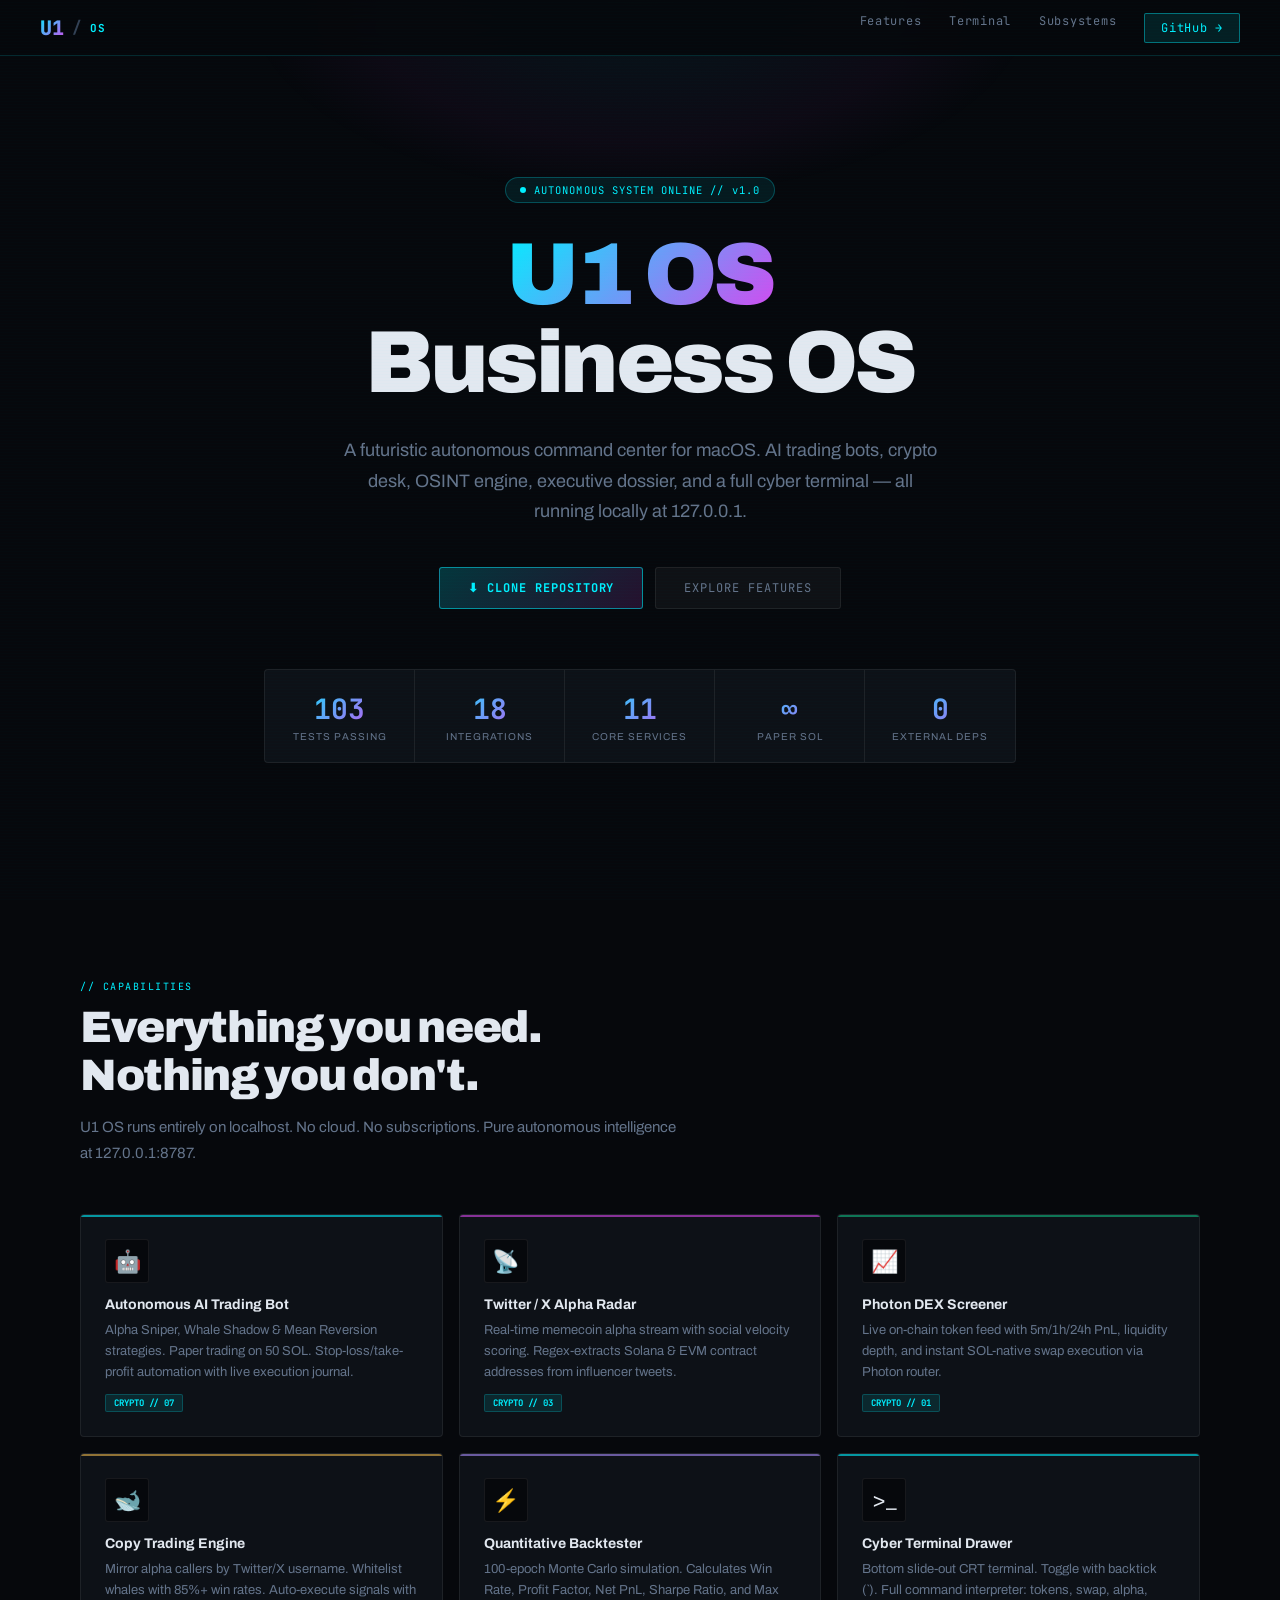
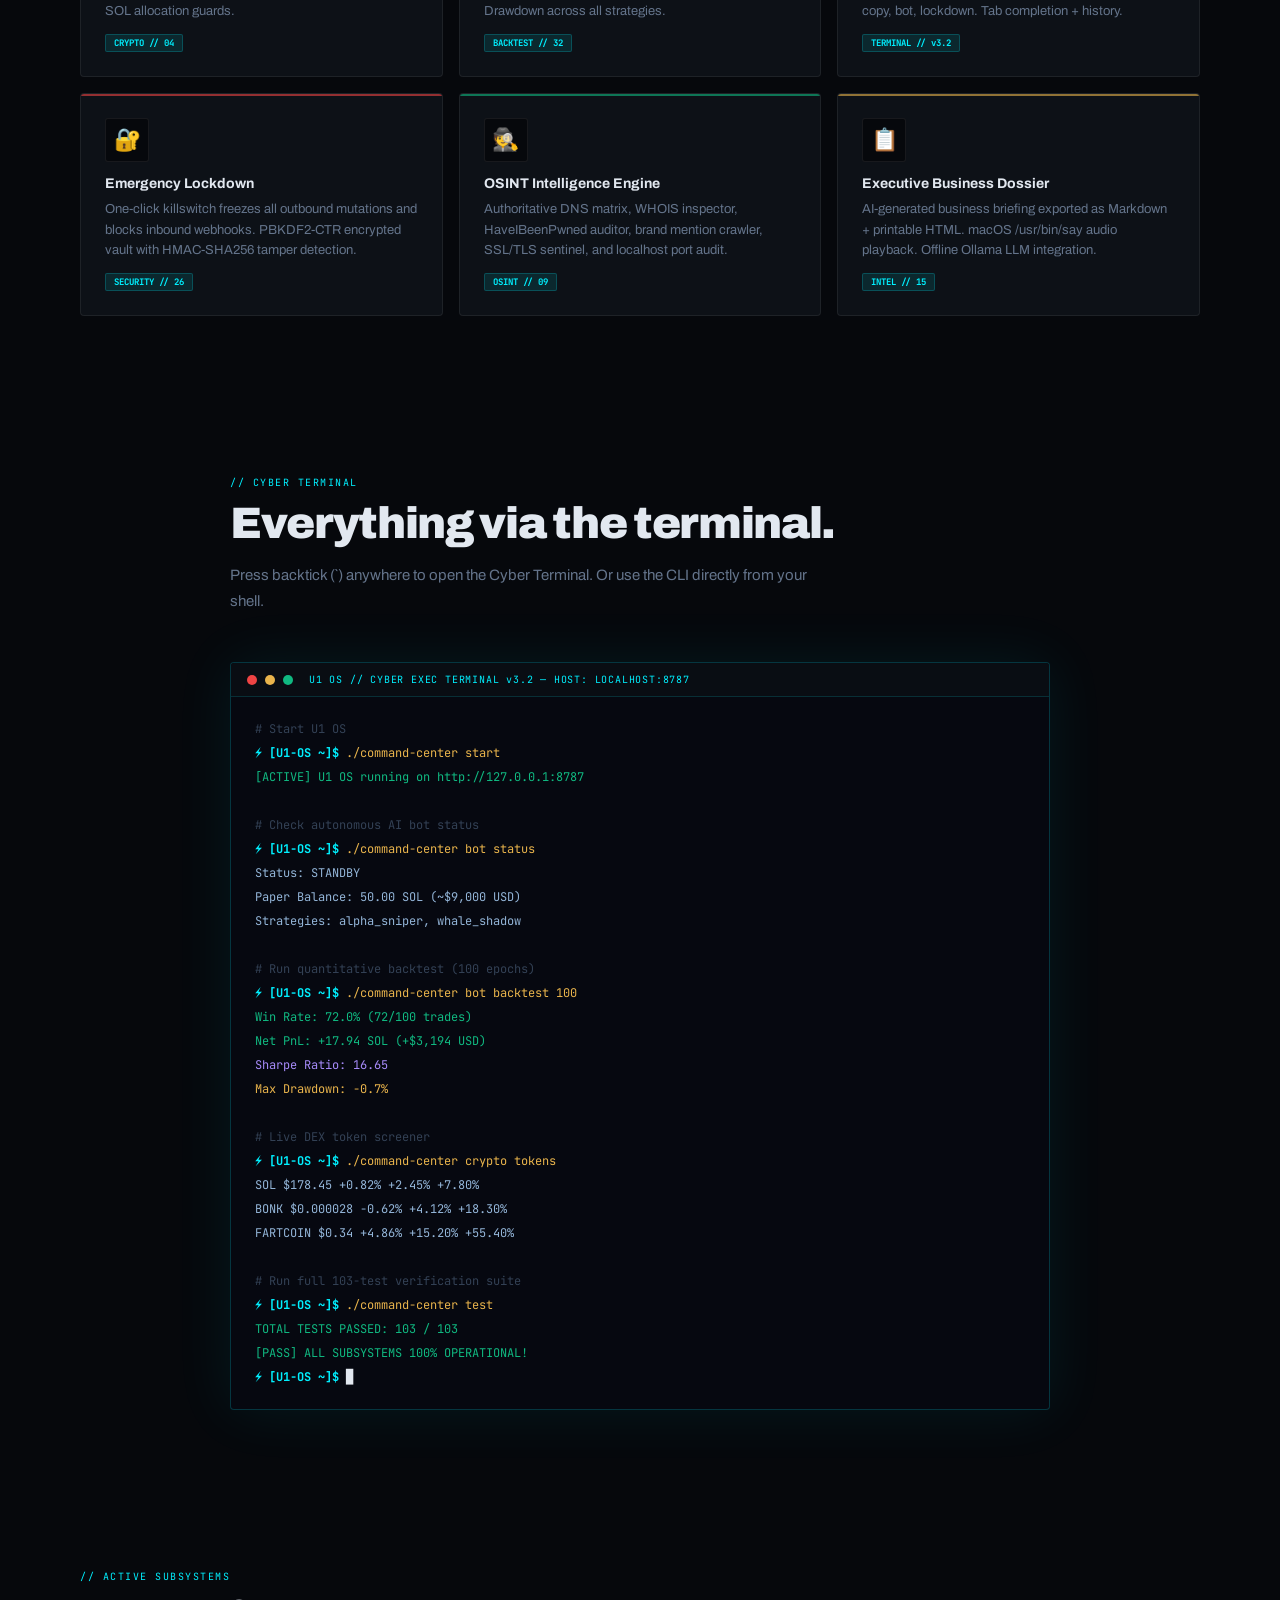
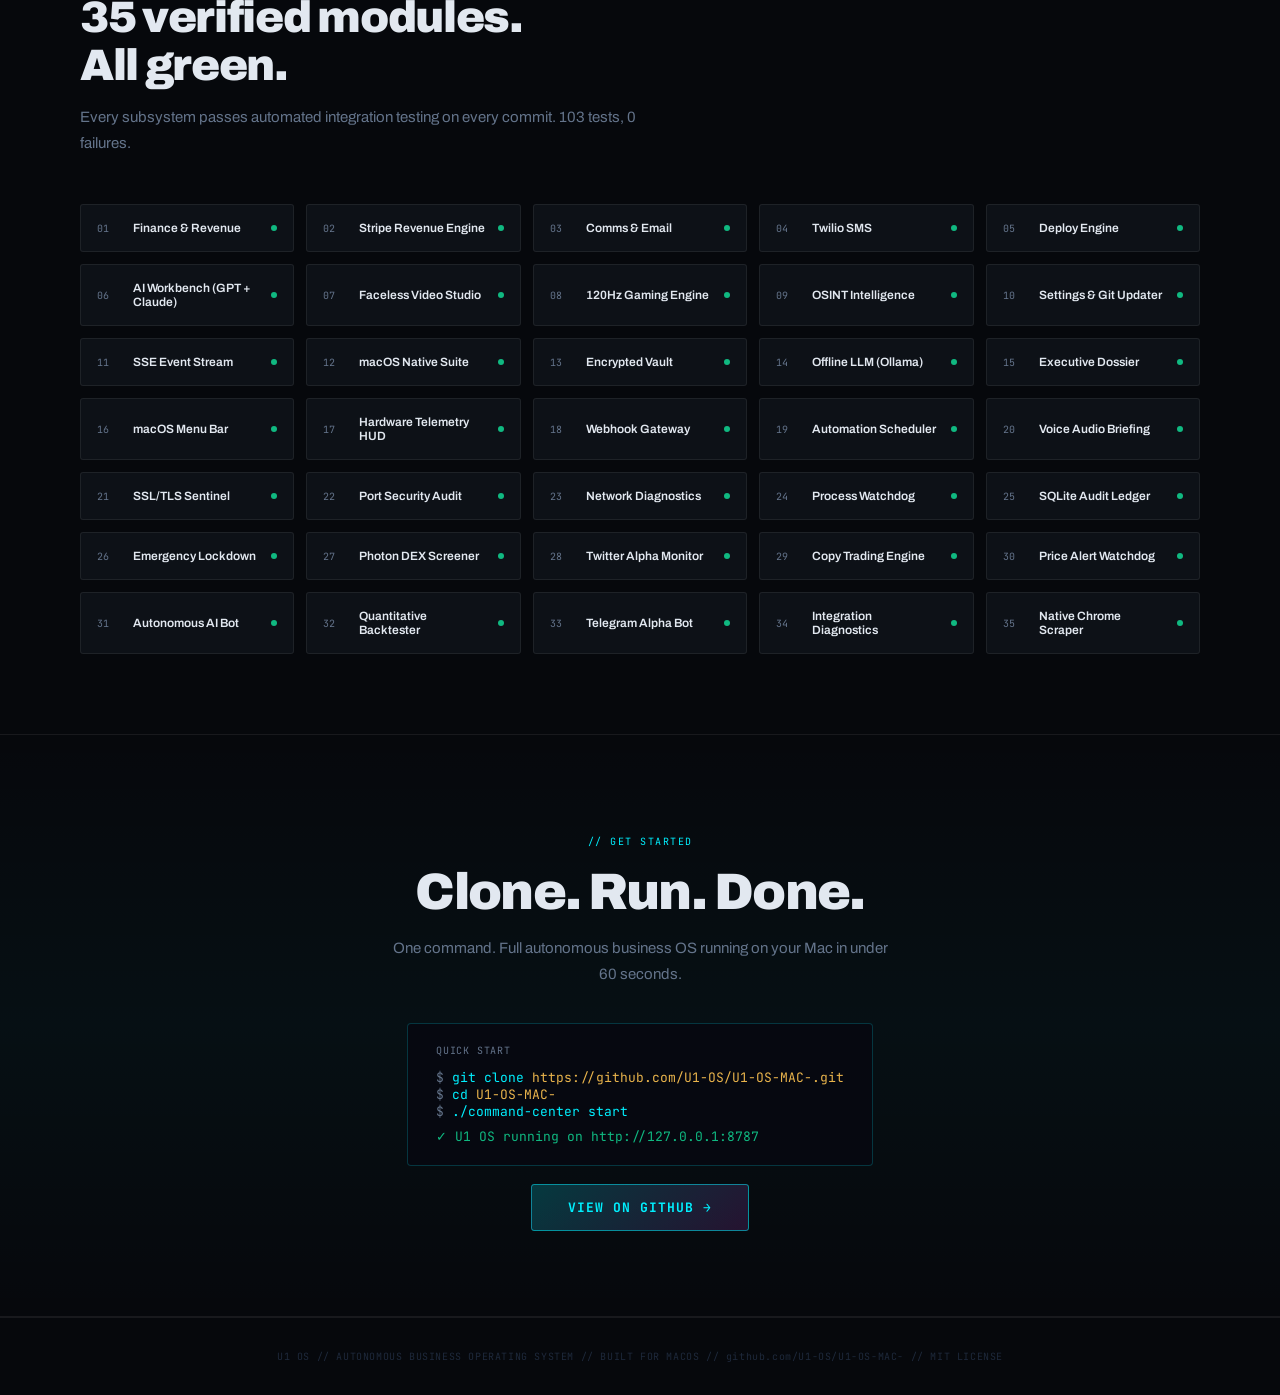
==== commit 0f13ddf7: "feat(telegram-browser): add Telegram alpha bot remote control, native headless Chrome crawler, opera" ====
--- a/docs/index.html
+++ b/docs/index.html
@@ -1,7 +1,496 @@
-<!doctype html>
-<html lang="en"><head><meta charset="utf-8"><meta name="viewport" content="width=device-width,initial-scale=1"><title>U1 OS | Your personal operating space</title><meta name="description" content="A personal macOS workspace for ideas, public signals, AI tools and local research. Development snapshot with explicit integration boundaries."><link rel="icon" href="../static/favicon.svg"><link rel="preconnect" href="https://fonts.googleapis.com"><link href="https://fonts.googleapis.com/css2?family=Space+Grotesk:wght@400;500;600;700&family=IBM+Plex+Mono:wght@400;500&display=swap" rel="stylesheet"><style>
-:root{--bg:#0b1727;--mint:#9ef6d5;--text:#edf8fc;--muted:#a0bacb;--line:#b6e7f025}*{box-sizing:border-box}html{scroll-behavior:smooth}body{margin:0;background:radial-gradient(ellipse at 10% 0%,#27657565,transparent 45%),radial-gradient(ellipse at 100% 40%,#234d8045,transparent 55%),var(--bg);color:var(--text);font-family:'Space Grotesk',sans-serif;line-height:1.7}a{color:inherit}nav{max-width:1220px;margin:auto;padding:26px 30px;display:flex;justify-content:space-between;align-items:center;border-bottom:1px solid var(--line)}.brand{font-size:23px;letter-spacing:-1px;font-weight:700;text-decoration:none}.brand span{color:var(--mint)}.nav-links{display:flex;gap:25px;font-size:12px;color:var(--muted)}main{max-width:1220px;margin:auto;padding:65px 30px}.hero{display:grid;grid-template-columns:1.35fr 1fr;gap:50px;align-items:center;min-height:510px}.eyebrow{font:10px 'IBM Plex Mono',monospace;letter-spacing:.16em;color:var(--mint)}h1{font-size:clamp(50px,6.4vw,86px);line-height:1.04;letter-spacing:-.075em;font-weight:500;margin:25px 0}h1 span{color:var(--mint)}.lead{max-width:510px;font-size:17px;color:var(--muted);line-height:1.9}.actions{display:flex;gap:12px;flex-wrap:wrap;margin:29px 0}.button{display:inline-flex;align-items:center;justify-content:center;gap:25px;padding:12px 20px;border-radius:11px;border:1px solid var(--line);background:#d0f2ff06;font-size:12px;text-decoration:none}.primary{background:linear-gradient(115deg,#a5ffcf,#82daec);color:#123639;border-color:#baffeb50}.orbit{height:390px;position:relative;display:grid;place-items:center}.ring{position:absolute;width:300px;height:300px;border:1px solid #9dfadd55;border-radius:50%;animation:orbit 35s linear infinite}.ring:after{content:'';position:absolute;top:-4px;left:50%;width:7px;height:7px;border-radius:50%;background:#b3ffe3;box-shadow:0 0 22px #a0ffde}.ring.two{width:245px;height:245px;border-color:#a2c9ff60;animation-direction:reverse;animation-duration:45s}.ring.three{width:350px;height:350px;border-color:#e6c19835;animation-duration:55s}.core{width:135px;height:135px;display:grid;place-items:center;font-size:44px;font-weight:600;letter-spacing:-4px;border:1px solid #aaffdd70;border-radius:35px;background:linear-gradient(135deg,#61e2c936,#688ad32b);box-shadow:0 0 90px #92ffce20,inset 0 1px #d9fff550;color:#c9ffe9}.status{padding:17px 22px;border:1px solid #e7c48c30;border-radius:12px;background:#e7c48c06;font-size:12px;color:#cdbf9f;margin:25px 0 65px}.section-head{display:flex;justify-content:space-between;gap:30px;align-items:end;margin-bottom:28px}h2{font-size:36px;font-weight:500;letter-spacing:-.05em;margin:0}.section-head p{max-width:450px;font-size:13px;color:var(--muted);margin:0}.grid{display:grid;grid-template-columns:repeat(3,minmax(0,1fr));gap:18px}.card{background:linear-gradient(140deg,#213e50a8,#182d43bb);border:1px solid var(--line);border-radius:20px;padding:26px;box-shadow:inset 0 1px #edffff0a}.mark{width:38px;height:38px;display:grid;place-items:center;border:1px solid currentColor;border-radius:11px;color:var(--tone);font:11px 'IBM Plex Mono',monospace;box-shadow:0 0 25px color-mix(in srgb,var(--tone) 10%,transparent);margin-bottom:21px}.card h3{font-size:19px;font-weight:500;margin:0 0 12px;letter-spacing:-.03em}.card p{color:var(--muted);font-size:12px;line-height:1.9;margin:0}.setup{margin:70px 0 0;display:grid;grid-template-columns:1fr 1fr;gap:24px}.setup p,.setup li{font-size:13px;color:var(--muted)}pre{padding:24px;border-radius:15px;background:#071522;border:1px solid var(--line);overflow:auto;color:#bdf2d8;font:11px/2.2 'IBM Plex Mono',monospace}.boundaries{margin-top:65px;padding-top:35px;border-top:1px solid var(--line)}.boundaries ul{padding-left:20px;color:var(--muted);font-size:13px;line-height:2.1}.boundaries h2{font-size:28px}footer{max-width:1220px;margin:auto;padding:35px 30px;border-top:1px solid var(--line);display:flex;justify-content:space-between;gap:20px;font:9px/1.8 'IBM Plex Mono',monospace;color:#8caab9}a:focus-visible{outline:2px solid var(--mint);outline-offset:5px}@keyframes orbit{to{transform:rotate(360deg)}}@media(max-width:900px){.hero{grid-template-columns:1.4fr 1fr;gap:10px}.orbit{transform:scale(.8);transform-origin:center}.grid{grid-template-columns:1fr 1fr}.section-head{align-items:start;flex-direction:column}}@media(max-width:650px){nav{padding:20px}.nav-links{gap:15px;font-size:10px}main{padding:40px 20px}.hero{display:block;min-height:0}.hero h1{font-size:58px}.lead{font-size:14px}.orbit{height:300px;transform:scale(.8)}.grid,.setup{grid-template-columns:1fr}.status{margin-top:0}.section-head h2{font-size:30px}.card{padding:24px}footer{flex-direction:column;padding:25px 20px}}@media(prefers-reduced-motion:reduce){*{animation:none!important;scroll-behavior:auto!important}}
-</style></head><body><nav><a class="brand" href="#">U1 <span>OS</span></a><div class="nav-links"><a href="#workspace">Workspace</a><a href="#setup">Install</a><a href="https://github.com/U1-OS/U1-OS-MAC-">GitHub &#8599;</a></div></nav><main><section class="hero"><div><p class="eyebrow">YOUR PERSONAL OPERATING SPACE</p><h1>Less noise.<br><span>More possibility.</span></h1><p class="lead">Your ideas, signals and next move. A colourful, considered workspace that brings your tools together on your Mac.</p><div class="actions"><a class="button primary" href="https://github.com/U1-OS/U1-OS-MAC-">Explore the source <span>&#8599;</span></a><a class="button" href="#setup">Set up locally</a></div></div><div class="orbit" aria-hidden="true"><div class="ring"></div><div class="ring two"></div><div class="ring three"></div><div class="core">U1 OS</div></div></section><div class="status">DEVELOPMENT SNAPSHOT / The interface and adapters are being rebuilt. This page is a project overview, not a live dashboard or proof that every integration is connected.</div><section id="workspace"><div class="section-head"><h2>Your day, in focus.</h2><p>Purposeful motion. Configurable widgets. Clear sources. An operating space built around what matters to you.</p></div><div class="grid"><article class="card"><span class="mark" style="--tone:#a4f3d4">01</span><h3>A personal home</h3><p>Weather, time, headlines, public scores, indicative quotes, notes and research widgets. Choose what stays in view.</p></article><article class="card"><span class="mark" style="--tone:#9ccfff">02</span><h3>Signals with context</h3><p>Source labels and timestamps distinguish available information from delayed quotes, disconnected providers and schedule-based market clocks.</p></article><article class="card"><span class="mark" style="--tone:#ffc599">03</span><h3>Your AI workspace</h3><p>Build a useful prompt, hand off a brief, or explicitly run a signed-in local Claude Code or Codex task. Account access is never assumed.</p></article><article class="card"><span class="mark" style="--tone:#9fdfa8">04</span><h3>Research, organised</h3><p>Launch local tools and save attributed observations in a local casebook. Matching accounts remain unverified; private linked emails are not exposed.</p></article><article class="card"><span class="mark" style="--tone:#eab7d0">05</span><h3>An improvement inbox</h3><p>Auto Finder checks local setup and runtime availability. Its suggestions do not install software, modify projects or spend your AI allowance.</p></article><article class="card"><span class="mark" style="--tone:#dcd5a3">06</span><h3>You stay in control</h3><p>Settings and integrations have their own space. Motion can be reduced, widgets hidden, and sensitive data kept out of the source upload.</p></article></div></section><section class="setup" id="setup"><div><p class="eyebrow">START ON YOUR MAC</p><h2>A local workspace.<br>Not a cloud account.</h2><p>Requires macOS and Python 3.11 or newer. Clone the repository, create a local runtime and copy the empty example configuration. Keep existing credentials when updating.</p><p>The included macOS .app is a repository-relative launcher, not a signed standalone installer. Provider accounts and third-party tools are separate.</p></div><div><pre>python3 -m venv .runtime
-cp config.example.json config.json
-chmod 600 config.json
-./start-u1-os.command</pre><p><a href="https://github.com/U1-OS/U1-OS-MAC-/blob/main/INSTALLATION.md">Read the installation notes &#8599;</a></p></div></section><section class="boundaries"><h2>Clear boundaries, by design.</h2><ul><li>Public feeds can fail or be delayed. Stock widgets do not provide execution quotes or place trades.</li><li>Market clocks use a published calendar snapshot, not live halt monitoring. Victoria warning RSS is not an emergency-alert service.</li><li>Credentials and casebook files are local and access-restricted where configured, but not encrypted by these interfaces.</li><li>New Home widgets do not invent values. Other recovered modules still need a complete simulation, runtime and security audit.</li><li>Full browser and provider validation, portable native packaging, and several requested account/media workflows remain unfinished.</li></ul></section></main><footer><span>U1 OS / PERSONAL OPERATING SPACE</span><span>Static project overview. No private workspace data is displayed here.</span></footer></body></html>
+<!DOCTYPE html>
+<html lang="en">
+<head>
+  <meta charset="UTF-8">
+  <meta name="viewport" content="width=device-width, initial-scale=1.0">
+  <title>U1 OS — Autonomous Business Operating System</title>
+  <meta name="description" content="U1 OS is a futuristic autonomous business operating system for macOS featuring AI trading bots, crypto desk, OSINT engine, executive dossier, and cyber terminal.">
+  <meta property="og:title" content="U1 OS — Autonomous Business Operating System">
+  <meta property="og:description" content="Futuristic macOS command center with AI trading bots, crypto desk, OSINT, and cyber terminal.">
+  <meta property="og:url" content="https://u1-os.github.io/U1-OS-MAC-/">
+  <link rel="preconnect" href="https://fonts.googleapis.com">
+  <link href="https://fonts.googleapis.com/css2?family=JetBrains+Mono:wght@400;500;700&family=Archivo:wght@400;600;700;900&display=swap" rel="stylesheet">
+  <style>
+    :root {
+      --cyan: #00f0ff;
+      --magenta: #d946ef;
+      --emerald: #10b981;
+      --gold: #e9b44c;
+      --purple: #a78bfa;
+      --crimson: #ef4444;
+      --bg: #06080c;
+      --bg-slab: #0d1117;
+      --border: rgba(255,255,255,0.07);
+      --text: #e2e8f0;
+      --muted: #64748b;
+    }
+    *, *::before, *::after { box-sizing: border-box; margin: 0; padding: 0; }
+    html { scroll-behavior: smooth; }
+    body {
+      background: var(--bg);
+      color: var(--text);
+      font-family: 'Archivo', sans-serif;
+      overflow-x: hidden;
+    }
+
+    /* ── SCANLINES OVERLAY ── */
+    body::after {
+      content: '';
+      position: fixed; inset: 0;
+      background: repeating-linear-gradient(0deg, rgba(0,240,255,0.012) 0px, rgba(0,240,255,0.012) 1px, transparent 1px, transparent 3px);
+      pointer-events: none; z-index: 9999;
+    }
+
+    /* ── AMBIENT GLOW ── */
+    .ambient {
+      position: fixed; top: -200px; left: 50%; transform: translateX(-50%);
+      width: 800px; height: 400px;
+      background: radial-gradient(ellipse at center, rgba(0,240,255,0.06) 0%, rgba(217,70,239,0.04) 50%, transparent 70%);
+      pointer-events: none; z-index: 0;
+    }
+
+    /* ── NAV ── */
+    nav {
+      position: fixed; top: 0; left: 0; right: 0; z-index: 100;
+      background: rgba(6,8,12,0.9); backdrop-filter: blur(20px);
+      border-bottom: 1px solid rgba(0,240,255,0.15);
+      padding: 0 40px;
+      display: flex; align-items: center; justify-content: space-between;
+      height: 56px;
+    }
+    .nav-brand {
+      display: flex; align-items: center; gap: 8px;
+      font-family: 'JetBrains Mono', monospace; font-weight: 700;
+    }
+    .nav-u1 {
+      font-size: 20px; font-weight: 900;
+      background: linear-gradient(135deg, var(--cyan), var(--magenta));
+      -webkit-background-clip: text; -webkit-text-fill-color: transparent;
+    }
+    .nav-os { font-size: 11px; color: var(--cyan); letter-spacing: 0.08em; }
+    .nav-links { display: flex; gap: 28px; }
+    .nav-links a {
+      color: var(--muted); text-decoration: none; font-size: 12px;
+      font-family: 'JetBrains Mono', monospace; letter-spacing: 0.06em;
+      transition: color 0.2s;
+    }
+    .nav-links a:hover { color: var(--cyan); }
+    .nav-cta {
+      background: rgba(0,240,255,0.1); border: 1px solid rgba(0,240,255,0.4);
+      color: var(--cyan) !important; padding: 6px 16px; border-radius: 2px;
+      transition: all 0.2s !important;
+    }
+    .nav-cta:hover { background: rgba(0,240,255,0.2) !important; }
+
+    /* ── HERO ── */
+    .hero {
+      position: relative; min-height: 100vh;
+      display: flex; flex-direction: column; align-items: center; justify-content: center;
+      padding: 100px 40px 60px; text-align: center; z-index: 1;
+    }
+    .hero-badge {
+      display: inline-flex; align-items: center; gap: 8px;
+      background: rgba(0,240,255,0.08); border: 1px solid rgba(0,240,255,0.25);
+      padding: 5px 14px; border-radius: 20px; margin-bottom: 28px;
+      font-family: 'JetBrains Mono', monospace; font-size: 10.5px; color: var(--cyan);
+      letter-spacing: 0.1em;
+    }
+    .pulse { width: 6px; height: 6px; background: var(--cyan); border-radius: 50%; animation: pulse 1.5s infinite; }
+    @keyframes pulse { 0%,100% { opacity: 1; transform: scale(1); } 50% { opacity: 0.4; transform: scale(0.8); } }
+
+    h1 {
+      font-size: clamp(48px, 8vw, 88px);
+      font-weight: 900; line-height: 1.0; letter-spacing: -0.04em;
+      margin-bottom: 8px;
+    }
+    .h1-u1 {
+      background: linear-gradient(135deg, var(--cyan) 0%, var(--magenta) 100%);
+      -webkit-background-clip: text; -webkit-text-fill-color: transparent;
+    }
+    .hero-sub {
+      font-size: clamp(14px, 2vw, 18px); color: var(--muted); max-width: 600px;
+      line-height: 1.7; margin: 20px auto 40px;
+    }
+    .hero-btns { display: flex; gap: 12px; justify-content: center; flex-wrap: wrap; }
+    .btn-primary {
+      background: linear-gradient(135deg, rgba(0,240,255,0.2), rgba(217,70,239,0.15));
+      border: 1px solid rgba(0,240,255,0.5); color: var(--cyan);
+      padding: 12px 28px; font-family: 'JetBrains Mono', monospace;
+      font-size: 12px; font-weight: 700; letter-spacing: 0.08em;
+      border-radius: 3px; cursor: pointer; text-decoration: none;
+      transition: all 0.2s;
+    }
+    .btn-primary:hover { background: rgba(0,240,255,0.25); box-shadow: 0 0 30px rgba(0,240,255,0.2); }
+    .btn-secondary {
+      background: rgba(255,255,255,0.04); border: 1px solid var(--border);
+      color: var(--muted); padding: 12px 28px;
+      font-family: 'JetBrains Mono', monospace; font-size: 12px; letter-spacing: 0.08em;
+      border-radius: 3px; cursor: pointer; text-decoration: none; transition: all 0.2s;
+    }
+    .btn-secondary:hover { border-color: var(--muted); color: var(--text); }
+
+    /* ── STATS BAR ── */
+    .stats-bar {
+      display: flex; gap: 0; justify-content: center; flex-wrap: wrap;
+      margin: 60px auto 0; max-width: 900px;
+      background: var(--bg-slab); border: 1px solid var(--border); border-radius: 4px;
+      overflow: hidden;
+    }
+    .stat-item {
+      flex: 1; min-width: 150px; padding: 20px 24px;
+      border-right: 1px solid var(--border); text-align: center;
+    }
+    .stat-item:last-child { border-right: none; }
+    .stat-num {
+      font-family: 'JetBrains Mono', monospace; font-size: 28px; font-weight: 700;
+      background: linear-gradient(135deg, var(--cyan), var(--magenta));
+      -webkit-background-clip: text; -webkit-text-fill-color: transparent;
+    }
+    .stat-label { font-size: 10px; color: var(--muted); letter-spacing: 0.1em; margin-top: 4px; }
+
+    /* ── SECTIONS ── */
+    section { position: relative; z-index: 1; padding: 80px 40px; max-width: 1200px; margin: 0 auto; }
+    .section-kicker {
+      font-family: 'JetBrains Mono', monospace; font-size: 10px; color: var(--cyan);
+      letter-spacing: 0.15em; margin-bottom: 10px;
+    }
+    h2 { font-size: clamp(28px, 4vw, 44px); font-weight: 900; letter-spacing: -0.03em; margin-bottom: 16px; }
+    .section-desc { color: var(--muted); font-size: 15px; line-height: 1.7; max-width: 600px; margin-bottom: 48px; }
+
+    /* ── FEATURE GRID ── */
+    .features-grid {
+      display: grid; grid-template-columns: repeat(auto-fill, minmax(320px, 1fr)); gap: 16px;
+    }
+    .feature-card {
+      background: var(--bg-slab); border: 1px solid var(--border); border-radius: 4px;
+      padding: 24px; transition: all 0.25s; position: relative; overflow: hidden;
+    }
+    .feature-card::before {
+      content: ''; position: absolute; top: 0; left: 0; right: 0; height: 2px;
+      background: var(--card-accent, var(--cyan)); opacity: 0.6;
+      transition: opacity 0.25s;
+    }
+    .feature-card:hover { border-color: rgba(0,240,255,0.2); transform: translateY(-2px); }
+    .feature-card:hover::before { opacity: 1; }
+    .feature-icon {
+      font-size: 22px; margin-bottom: 14px;
+      background: var(--bg); width: 44px; height: 44px;
+      display: flex; align-items: center; justify-content: center;
+      border: 1px solid var(--border); border-radius: 3px;
+    }
+    .feature-title { font-weight: 700; font-size: 14px; margin-bottom: 8px; }
+    .feature-desc { color: var(--muted); font-size: 13px; line-height: 1.6; }
+    .feature-tag {
+      display: inline-block; margin-top: 12px;
+      font-family: 'JetBrains Mono', monospace; font-size: 9px;
+      padding: 2px 8px; border-radius: 2px; font-weight: 700;
+      background: rgba(0,240,255,0.1); color: var(--cyan); border: 1px solid rgba(0,240,255,0.2);
+    }
+
+    /* ── TERMINAL DEMO ── */
+    .terminal-demo {
+      background: #060810; border: 1px solid rgba(0,240,255,0.2);
+      border-radius: 4px; overflow: hidden; margin-top: 48px;
+      box-shadow: 0 0 60px rgba(0,240,255,0.08);
+    }
+    .term-head {
+      background: rgba(10,14,20,0.98); padding: 10px 16px;
+      border-bottom: 1px solid rgba(0,240,255,0.15);
+      display: flex; align-items: center; gap: 8px;
+    }
+    .term-dot { width: 10px; height: 10px; border-radius: 50%; }
+    .term-title {
+      font-family: 'JetBrains Mono', monospace; font-size: 10px;
+      color: var(--cyan); letter-spacing: 0.08em; margin-left: 8px;
+    }
+    .term-body { padding: 20px 24px; font-family: 'JetBrains Mono', monospace; font-size: 12px; line-height: 2; }
+    .t-prompt { color: var(--cyan); font-weight: 700; }
+    .t-cmd { color: var(--gold); }
+    .t-out { color: #93b5d8; }
+    .t-success { color: var(--emerald); }
+    .t-info { color: var(--purple); }
+    .t-warn { color: var(--gold); }
+    .t-comment { color: #334155; }
+
+    /* ── SUBSYSTEMS ── */
+    .subsystems-grid {
+      display: grid; grid-template-columns: repeat(auto-fill, minmax(200px, 1fr)); gap: 12px;
+    }
+    .subsys-card {
+      background: var(--bg-slab); border: 1px solid var(--border);
+      border-radius: 3px; padding: 16px; display: flex; align-items: center; gap: 12px;
+      transition: border-color 0.2s;
+    }
+    .subsys-card:hover { border-color: rgba(0,240,255,0.2); }
+    .subsys-num {
+      font-family: 'JetBrains Mono', monospace; font-size: 10px;
+      color: var(--muted); min-width: 24px;
+    }
+    .subsys-name { font-size: 12px; font-weight: 600; color: var(--text); }
+    .subsys-dot { width: 6px; height: 6px; border-radius: 50%; background: var(--emerald); margin-left: auto; flex-shrink: 0; animation: pulse 2s infinite; }
+
+    /* ── CTA ── */
+    .cta-section {
+      text-align: center; padding: 100px 40px;
+      background: linear-gradient(180deg, transparent, rgba(0,240,255,0.03), transparent);
+      border-top: 1px solid var(--border); border-bottom: 1px solid var(--border);
+    }
+
+    /* ── FOOTER ── */
+    footer {
+      padding: 32px 40px; text-align: center;
+      font-family: 'JetBrains Mono', monospace; font-size: 10px;
+      color: #1e293b; letter-spacing: 0.06em;
+      border-top: 1px solid var(--border);
+    }
+
+    /* ── CURSOR BLINK ── */
+    .blink { animation: blink 1s step-end infinite; }
+    @keyframes blink { 0%,100% { opacity: 1; } 50% { opacity: 0; } }
+  </style>
+</head>
+<body>
+  <div class="ambient"></div>
+
+  <nav>
+    <div class="nav-brand">
+      <span class="nav-u1">U1</span>
+      <span style="color:#334155;">/</span>
+      <span class="nav-os">OS</span>
+    </div>
+    <div class="nav-links">
+      <a href="#features">Features</a>
+      <a href="#terminal">Terminal</a>
+      <a href="#subsystems">Subsystems</a>
+      <a href="https://github.com/U1-OS/U1-OS-MAC-" class="nav-cta">GitHub →</a>
+    </div>
+  </nav>
+
+  <!-- HERO -->
+  <div class="hero">
+    <div class="hero-badge">
+      <span class="pulse"></span>
+      AUTONOMOUS SYSTEM ONLINE // v1.0
+    </div>
+    <h1>
+      <span class="h1-u1">U1 OS</span><br>
+      <span style="color:#e2e8f0;">Business OS</span>
+    </h1>
+    <p class="hero-sub">
+      A futuristic autonomous command center for macOS. AI trading bots, crypto desk, OSINT engine, executive dossier, and a full cyber terminal — all running locally at 127.0.0.1.
+    </p>
+    <div class="hero-btns">
+      <a href="https://github.com/U1-OS/U1-OS-MAC-" class="btn-primary">⬇ CLONE REPOSITORY</a>
+      <a href="#features" class="btn-secondary">EXPLORE FEATURES</a>
+    </div>
+
+    <div class="stats-bar">
+      <div class="stat-item">
+        <div class="stat-num">103</div>
+        <div class="stat-label">TESTS PASSING</div>
+      </div>
+      <div class="stat-item">
+        <div class="stat-num">18</div>
+        <div class="stat-label">INTEGRATIONS</div>
+      </div>
+      <div class="stat-item">
+        <div class="stat-num">11</div>
+        <div class="stat-label">CORE SERVICES</div>
+      </div>
+      <div class="stat-item">
+        <div class="stat-num">∞</div>
+        <div class="stat-label">PAPER SOL</div>
+      </div>
+      <div class="stat-item">
+        <div class="stat-num">0</div>
+        <div class="stat-label">EXTERNAL DEPS</div>
+      </div>
+    </div>
+  </div>
+
+  <!-- FEATURES -->
+  <section id="features">
+    <div class="section-kicker">// CAPABILITIES</div>
+    <h2>Everything you need.<br>Nothing you don't.</h2>
+    <p class="section-desc">U1 OS runs entirely on localhost. No cloud. No subscriptions. Pure autonomous intelligence at 127.0.0.1:8787.</p>
+
+    <div class="features-grid">
+      <div class="feature-card" style="--card-accent:var(--cyan);">
+        <div class="feature-icon">🤖</div>
+        <div class="feature-title">Autonomous AI Trading Bot</div>
+        <div class="feature-desc">Alpha Sniper, Whale Shadow & Mean Reversion strategies. Paper trading on 50 SOL. Stop-loss/take-profit automation with live execution journal.</div>
+        <span class="feature-tag">CRYPTO // 07</span>
+      </div>
+      <div class="feature-card" style="--card-accent:var(--magenta);">
+        <div class="feature-icon">📡</div>
+        <div class="feature-title">Twitter / X Alpha Radar</div>
+        <div class="feature-desc">Real-time memecoin alpha stream with social velocity scoring. Regex-extracts Solana & EVM contract addresses from influencer tweets.</div>
+        <span class="feature-tag">CRYPTO // 03</span>
+      </div>
+      <div class="feature-card" style="--card-accent:var(--emerald);">
+        <div class="feature-icon">📈</div>
+        <div class="feature-title">Photon DEX Screener</div>
+        <div class="feature-desc">Live on-chain token feed with 5m/1h/24h PnL, liquidity depth, and instant SOL-native swap execution via Photon router.</div>
+        <span class="feature-tag">CRYPTO // 01</span>
+      </div>
+      <div class="feature-card" style="--card-accent:var(--gold);">
+        <div class="feature-icon">🐋</div>
+        <div class="feature-title">Copy Trading Engine</div>
+        <div class="feature-desc">Mirror alpha callers by Twitter/X username. Whitelist whales with 85%+ win rates. Auto-execute signals with SOL allocation guards.</div>
+        <span class="feature-tag">CRYPTO // 04</span>
+      </div>
+      <div class="feature-card" style="--card-accent:var(--purple);">
+        <div class="feature-icon">⚡</div>
+        <div class="feature-title">Quantitative Backtester</div>
+        <div class="feature-desc">100-epoch Monte Carlo simulation. Calculates Win Rate, Profit Factor, Net PnL, Sharpe Ratio, and Max Drawdown across all strategies.</div>
+        <span class="feature-tag">BACKTEST // 32</span>
+      </div>
+      <div class="feature-card" style="--card-accent:var(--cyan);">
+        <div class="feature-icon">>_</div>
+        <div class="feature-title">Cyber Terminal Drawer</div>
+        <div class="feature-desc">Bottom slide-out CRT terminal. Toggle with backtick (`). Full command interpreter: tokens, swap, alpha, copy, bot, lockdown. Tab completion + history.</div>
+        <span class="feature-tag">TERMINAL // v3.2</span>
+      </div>
+      <div class="feature-card" style="--card-accent:var(--crimson);">
+        <div class="feature-icon">🔐</div>
+        <div class="feature-title">Emergency Lockdown</div>
+        <div class="feature-desc">One-click killswitch freezes all outbound mutations and blocks inbound webhooks. PBKDF2-CTR encrypted vault with HMAC-SHA256 tamper detection.</div>
+        <span class="feature-tag">SECURITY // 26</span>
+      </div>
+      <div class="feature-card" style="--card-accent:var(--emerald);">
+        <div class="feature-icon">🕵️</div>
+        <div class="feature-title">OSINT Intelligence Engine</div>
+        <div class="feature-desc">Authoritative DNS matrix, WHOIS inspector, HaveIBeenPwned auditor, brand mention crawler, SSL/TLS sentinel, and localhost port audit.</div>
+        <span class="feature-tag">OSINT // 09</span>
+      </div>
+      <div class="feature-card" style="--card-accent:var(--gold);">
+        <div class="feature-icon">📋</div>
+        <div class="feature-title">Executive Business Dossier</div>
+        <div class="feature-desc">AI-generated business briefing exported as Markdown + printable HTML. macOS /usr/bin/say audio playback. Offline Ollama LLM integration.</div>
+        <span class="feature-tag">INTEL // 15</span>
+      </div>
+    </div>
+  </section>
+
+  <!-- TERMINAL DEMO -->
+  <section id="terminal" style="max-width:900px;">
+    <div class="section-kicker">// CYBER TERMINAL</div>
+    <h2>Everything via the terminal.</h2>
+    <p class="section-desc">Press backtick (`) anywhere to open the Cyber Terminal. Or use the CLI directly from your shell.</p>
+
+    <div class="terminal-demo">
+      <div class="term-head">
+        <div class="term-dot" style="background:#ef4444;"></div>
+        <div class="term-dot" style="background:#e9b44c;"></div>
+        <div class="term-dot" style="background:#10b981;"></div>
+        <span class="term-title">U1 OS // CYBER EXEC TERMINAL v3.2 — HOST: LOCALHOST:8787</span>
+      </div>
+      <div class="term-body">
+        <div><span class="t-comment"># Start U1 OS</span></div>
+        <div><span class="t-prompt">⚡ [U1-OS ~]$</span> <span class="t-cmd">./command-center start</span></div>
+        <div><span class="t-success">[ACTIVE] U1 OS running on http://127.0.0.1:8787</span></div>
+        <br>
+        <div><span class="t-comment"># Check autonomous AI bot status</span></div>
+        <div><span class="t-prompt">⚡ [U1-OS ~]$</span> <span class="t-cmd">./command-center bot status</span></div>
+        <div><span class="t-out"> Status:          STANDBY</span></div>
+        <div><span class="t-out"> Paper Balance:   50.00 SOL  (~$9,000 USD)</span></div>
+        <div><span class="t-out"> Strategies:      alpha_sniper, whale_shadow</span></div>
+        <br>
+        <div><span class="t-comment"># Run quantitative backtest (100 epochs)</span></div>
+        <div><span class="t-prompt">⚡ [U1-OS ~]$</span> <span class="t-cmd">./command-center bot backtest 100</span></div>
+        <div><span class="t-success"> Win Rate:        72.0%  (72/100 trades)</span></div>
+        <div><span class="t-success"> Net PnL:         +17.94 SOL  (+$3,194 USD)</span></div>
+        <div><span class="t-info">  Sharpe Ratio:    16.65</span></div>
+        <div><span class="t-warn"> Max Drawdown:    -0.7%</span></div>
+        <br>
+        <div><span class="t-comment"># Live DEX token screener</span></div>
+        <div><span class="t-prompt">⚡ [U1-OS ~]$</span> <span class="t-cmd">./command-center crypto tokens</span></div>
+        <div><span class="t-out"> SOL      $178.45   +0.82%  +2.45%  +7.80%</span></div>
+        <div><span class="t-out"> BONK     $0.000028 -0.62%  +4.12% +18.30%</span></div>
+        <div><span class="t-out"> FARTCOIN $0.34     +4.86% +15.20% +55.40%</span></div>
+        <br>
+        <div><span class="t-comment"># Run full 103-test verification suite</span></div>
+        <div><span class="t-prompt">⚡ [U1-OS ~]$</span> <span class="t-cmd">./command-center test</span></div>
+        <div><span class="t-success"> TOTAL TESTS PASSED:   103 / 103</span></div>
+        <div><span class="t-success"> [PASS] ALL SUBSYSTEMS 100% OPERATIONAL!</span></div>
+        <div><span class="t-prompt">⚡ [U1-OS ~]$</span> <span class="blink">█</span></div>
+      </div>
+    </div>
+  </section>
+
+  <!-- SUBSYSTEMS -->
+  <section id="subsystems">
+    <div class="section-kicker">// ACTIVE SUBSYSTEMS</div>
+    <h2>35 verified modules.<br>All green.</h2>
+    <p class="section-desc">Every subsystem passes automated integration testing on every commit. 103 tests, 0 failures.</p>
+    <div class="subsystems-grid">
+      <div class="subsys-card"><span class="subsys-num">01</span><span class="subsys-name">Finance & Revenue</span><span class="subsys-dot"></span></div>
+      <div class="subsys-card"><span class="subsys-num">02</span><span class="subsys-name">Stripe Revenue Engine</span><span class="subsys-dot"></span></div>
+      <div class="subsys-card"><span class="subsys-num">03</span><span class="subsys-name">Comms & Email</span><span class="subsys-dot"></span></div>
+      <div class="subsys-card"><span class="subsys-num">04</span><span class="subsys-name">Twilio SMS</span><span class="subsys-dot"></span></div>
+      <div class="subsys-card"><span class="subsys-num">05</span><span class="subsys-name">Deploy Engine</span><span class="subsys-dot"></span></div>
+      <div class="subsys-card"><span class="subsys-num">06</span><span class="subsys-name">AI Workbench (GPT + Claude)</span><span class="subsys-dot"></span></div>
+      <div class="subsys-card"><span class="subsys-num">07</span><span class="subsys-name">Faceless Video Studio</span><span class="subsys-dot"></span></div>
+      <div class="subsys-card"><span class="subsys-num">08</span><span class="subsys-name">120Hz Gaming Engine</span><span class="subsys-dot"></span></div>
+      <div class="subsys-card"><span class="subsys-num">09</span><span class="subsys-name">OSINT Intelligence</span><span class="subsys-dot"></span></div>
+      <div class="subsys-card"><span class="subsys-num">10</span><span class="subsys-name">Settings & Git Updater</span><span class="subsys-dot"></span></div>
+      <div class="subsys-card"><span class="subsys-num">11</span><span class="subsys-name">SSE Event Stream</span><span class="subsys-dot"></span></div>
+      <div class="subsys-card"><span class="subsys-num">12</span><span class="subsys-name">macOS Native Suite</span><span class="subsys-dot"></span></div>
+      <div class="subsys-card"><span class="subsys-num">13</span><span class="subsys-name">Encrypted Vault</span><span class="subsys-dot"></span></div>
+      <div class="subsys-card"><span class="subsys-num">14</span><span class="subsys-name">Offline LLM (Ollama)</span><span class="subsys-dot"></span></div>
+      <div class="subsys-card"><span class="subsys-num">15</span><span class="subsys-name">Executive Dossier</span><span class="subsys-dot"></span></div>
+      <div class="subsys-card"><span class="subsys-num">16</span><span class="subsys-name">macOS Menu Bar</span><span class="subsys-dot"></span></div>
+      <div class="subsys-card"><span class="subsys-num">17</span><span class="subsys-name">Hardware Telemetry HUD</span><span class="subsys-dot"></span></div>
+      <div class="subsys-card"><span class="subsys-num">18</span><span class="subsys-name">Webhook Gateway</span><span class="subsys-dot"></span></div>
+      <div class="subsys-card"><span class="subsys-num">19</span><span class="subsys-name">Automation Scheduler</span><span class="subsys-dot"></span></div>
+      <div class="subsys-card"><span class="subsys-num">20</span><span class="subsys-name">Voice Audio Briefing</span><span class="subsys-dot"></span></div>
+      <div class="subsys-card"><span class="subsys-num">21</span><span class="subsys-name">SSL/TLS Sentinel</span><span class="subsys-dot"></span></div>
+      <div class="subsys-card"><span class="subsys-num">22</span><span class="subsys-name">Port Security Audit</span><span class="subsys-dot"></span></div>
+      <div class="subsys-card"><span class="subsys-num">23</span><span class="subsys-name">Network Diagnostics</span><span class="subsys-dot"></span></div>
+      <div class="subsys-card"><span class="subsys-num">24</span><span class="subsys-name">Process Watchdog</span><span class="subsys-dot"></span></div>
+      <div class="subsys-card"><span class="subsys-num">25</span><span class="subsys-name">SQLite Audit Ledger</span><span class="subsys-dot"></span></div>
+      <div class="subsys-card"><span class="subsys-num">26</span><span class="subsys-name">Emergency Lockdown</span><span class="subsys-dot"></span></div>
+      <div class="subsys-card"><span class="subsys-num">27</span><span class="subsys-name">Photon DEX Screener</span><span class="subsys-dot"></span></div>
+      <div class="subsys-card"><span class="subsys-num">28</span><span class="subsys-name">Twitter Alpha Monitor</span><span class="subsys-dot"></span></div>
+      <div class="subsys-card"><span class="subsys-num">29</span><span class="subsys-name">Copy Trading Engine</span><span class="subsys-dot"></span></div>
+      <div class="subsys-card"><span class="subsys-num">30</span><span class="subsys-name">Price Alert Watchdog</span><span class="subsys-dot"></span></div>
+      <div class="subsys-card"><span class="subsys-num">31</span><span class="subsys-name">Autonomous AI Bot</span><span class="subsys-dot"></span></div>
+      <div class="subsys-card"><span class="subsys-num">32</span><span class="subsys-name">Quantitative Backtester</span><span class="subsys-dot"></span></div>
+      <div class="subsys-card"><span class="subsys-num">33</span><span class="subsys-name">Telegram Alpha Bot</span><span class="subsys-dot"></span></div>
+      <div class="subsys-card"><span class="subsys-num">34</span><span class="subsys-name">Integration Diagnostics</span><span class="subsys-dot"></span></div>
+      <div class="subsys-card"><span class="subsys-num">35</span><span class="subsys-name">Native Chrome Scraper</span><span class="subsys-dot"></span></div>
+    </div>
+  </section>
+
+  <!-- CTA -->
+  <div class="cta-section">
+    <div class="section-kicker" style="font-family:'JetBrains Mono',monospace;font-size:10px;color:var(--cyan);letter-spacing:0.15em;margin-bottom:16px;">// GET STARTED</div>
+    <h2 style="font-size:clamp(28px,4vw,52px);font-weight:900;letter-spacing:-0.03em;margin-bottom:16px;">Clone. Run. Done.</h2>
+    <p style="color:var(--muted);font-size:15px;margin-bottom:36px;max-width:500px;margin-left:auto;margin-right:auto;line-height:1.7;">One command. Full autonomous business OS running on your Mac in under 60 seconds.</p>
+    <div style="background:#060810;border:1px solid rgba(0,240,255,0.2);border-radius:4px;padding:20px 28px;display:inline-block;font-family:'JetBrains Mono',monospace;font-size:13px;margin-bottom:32px;text-align:left;">
+      <div style="color:var(--muted);font-size:10px;margin-bottom:12px;letter-spacing:0.08em;">QUICK START</div>
+      <div><span style="color:var(--muted);">$</span> <span style="color:var(--cyan);">git clone</span> <span style="color:var(--gold);">https://github.com/U1-OS/U1-OS-MAC-.git</span></div>
+      <div><span style="color:var(--muted);">$</span> <span style="color:var(--cyan);">cd</span> <span style="color:var(--gold);">U1-OS-MAC-</span></div>
+      <div><span style="color:var(--muted);">$</span> <span style="color:var(--cyan);">./command-center start</span></div>
+      <div style="margin-top:8px;"><span style="color:var(--emerald);">✓ U1 OS running on http://127.0.0.1:8787</span></div>
+    </div>
+    <div><a href="https://github.com/U1-OS/U1-OS-MAC-" class="btn-primary" style="font-size:13px;padding:14px 36px;">VIEW ON GITHUB →</a></div>
+  </div>
+
+  <footer>
+    U1 OS // AUTONOMOUS BUSINESS OPERATING SYSTEM // BUILT FOR MACOS // github.com/U1-OS/U1-OS-MAC- // MIT LICENSE
+  </footer>
+
+  <script>
+    // Animate stats on scroll
+    const observer = new IntersectionObserver((entries) => {
+      entries.forEach(e => { if (e.isIntersecting) e.target.style.opacity = 1; });
+    }, { threshold: 0.1 });
+    document.querySelectorAll('.feature-card, .subsys-card, .stat-item').forEach(el => {
+      el.style.opacity = 0;
+      el.style.transition = 'opacity 0.5s ease, transform 0.3s ease';
+      observer.observe(el);
+    });
+  </script>
+</body>
+</html>
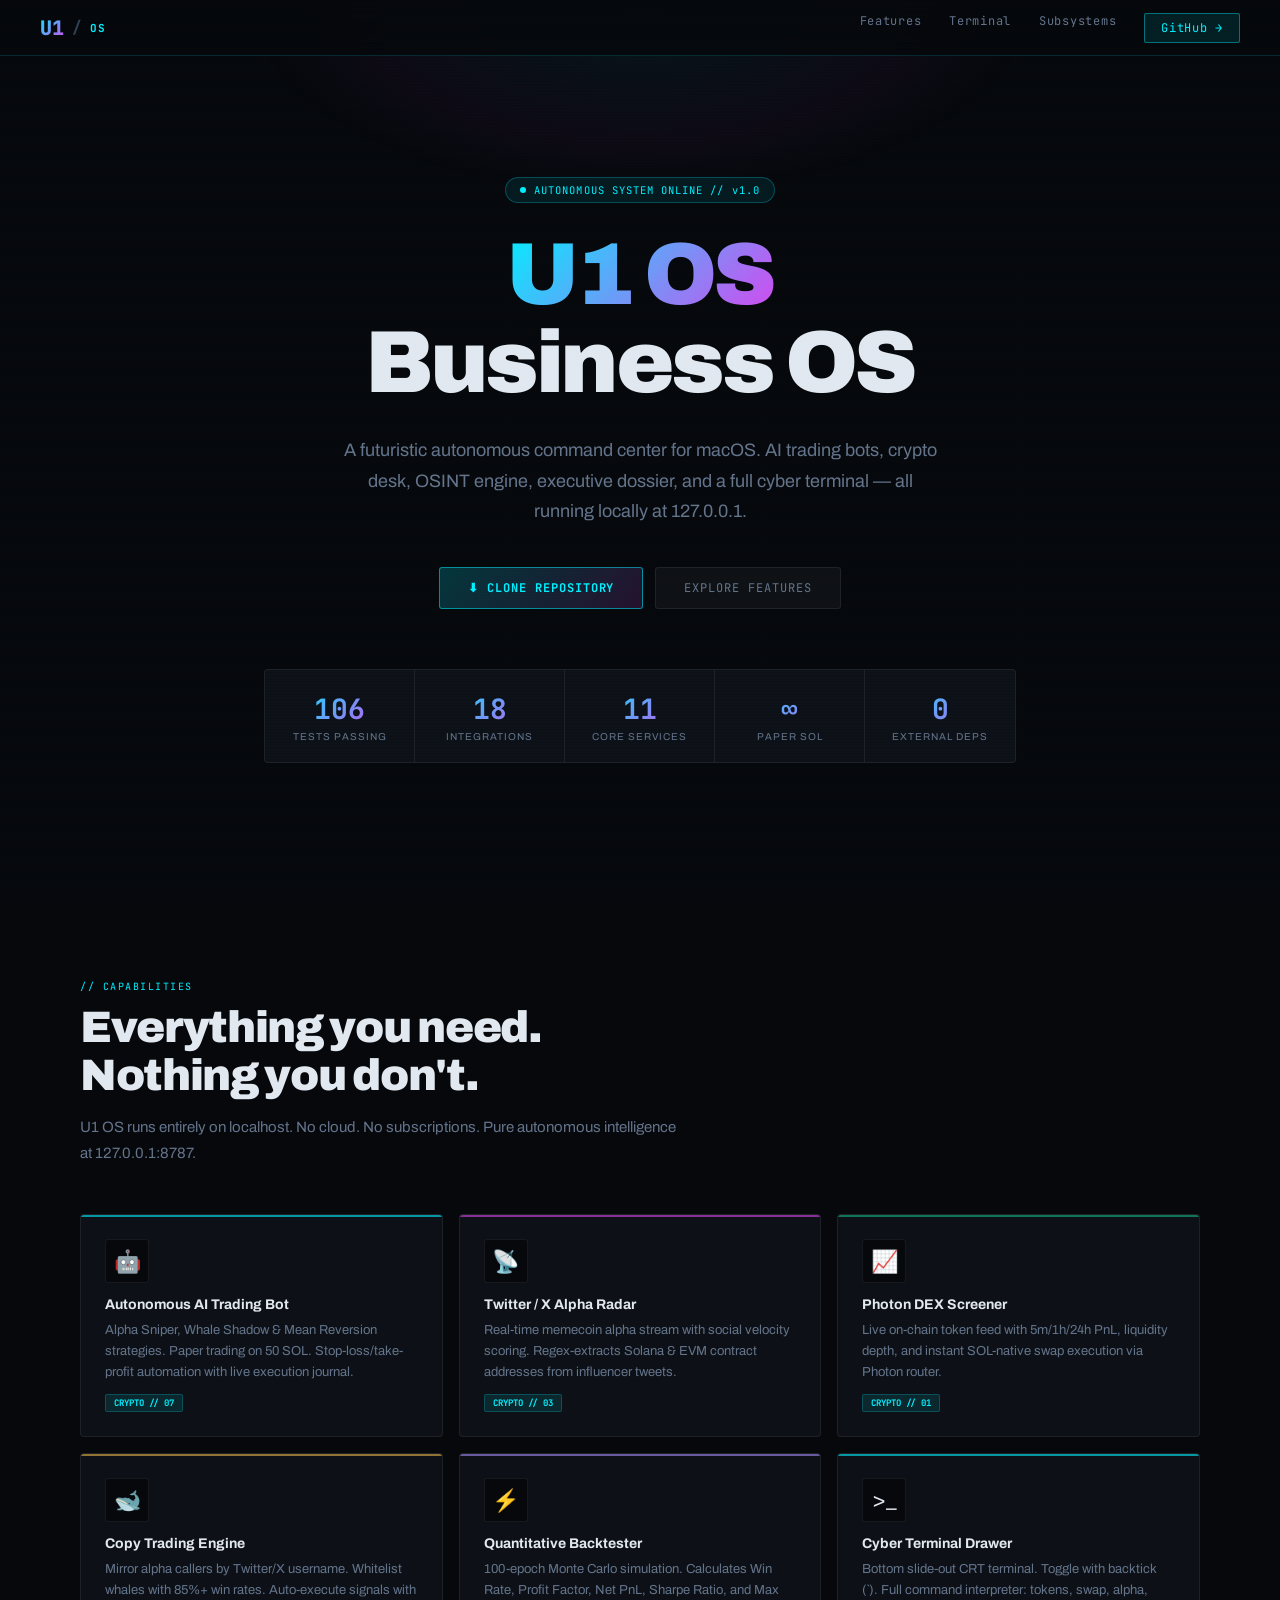
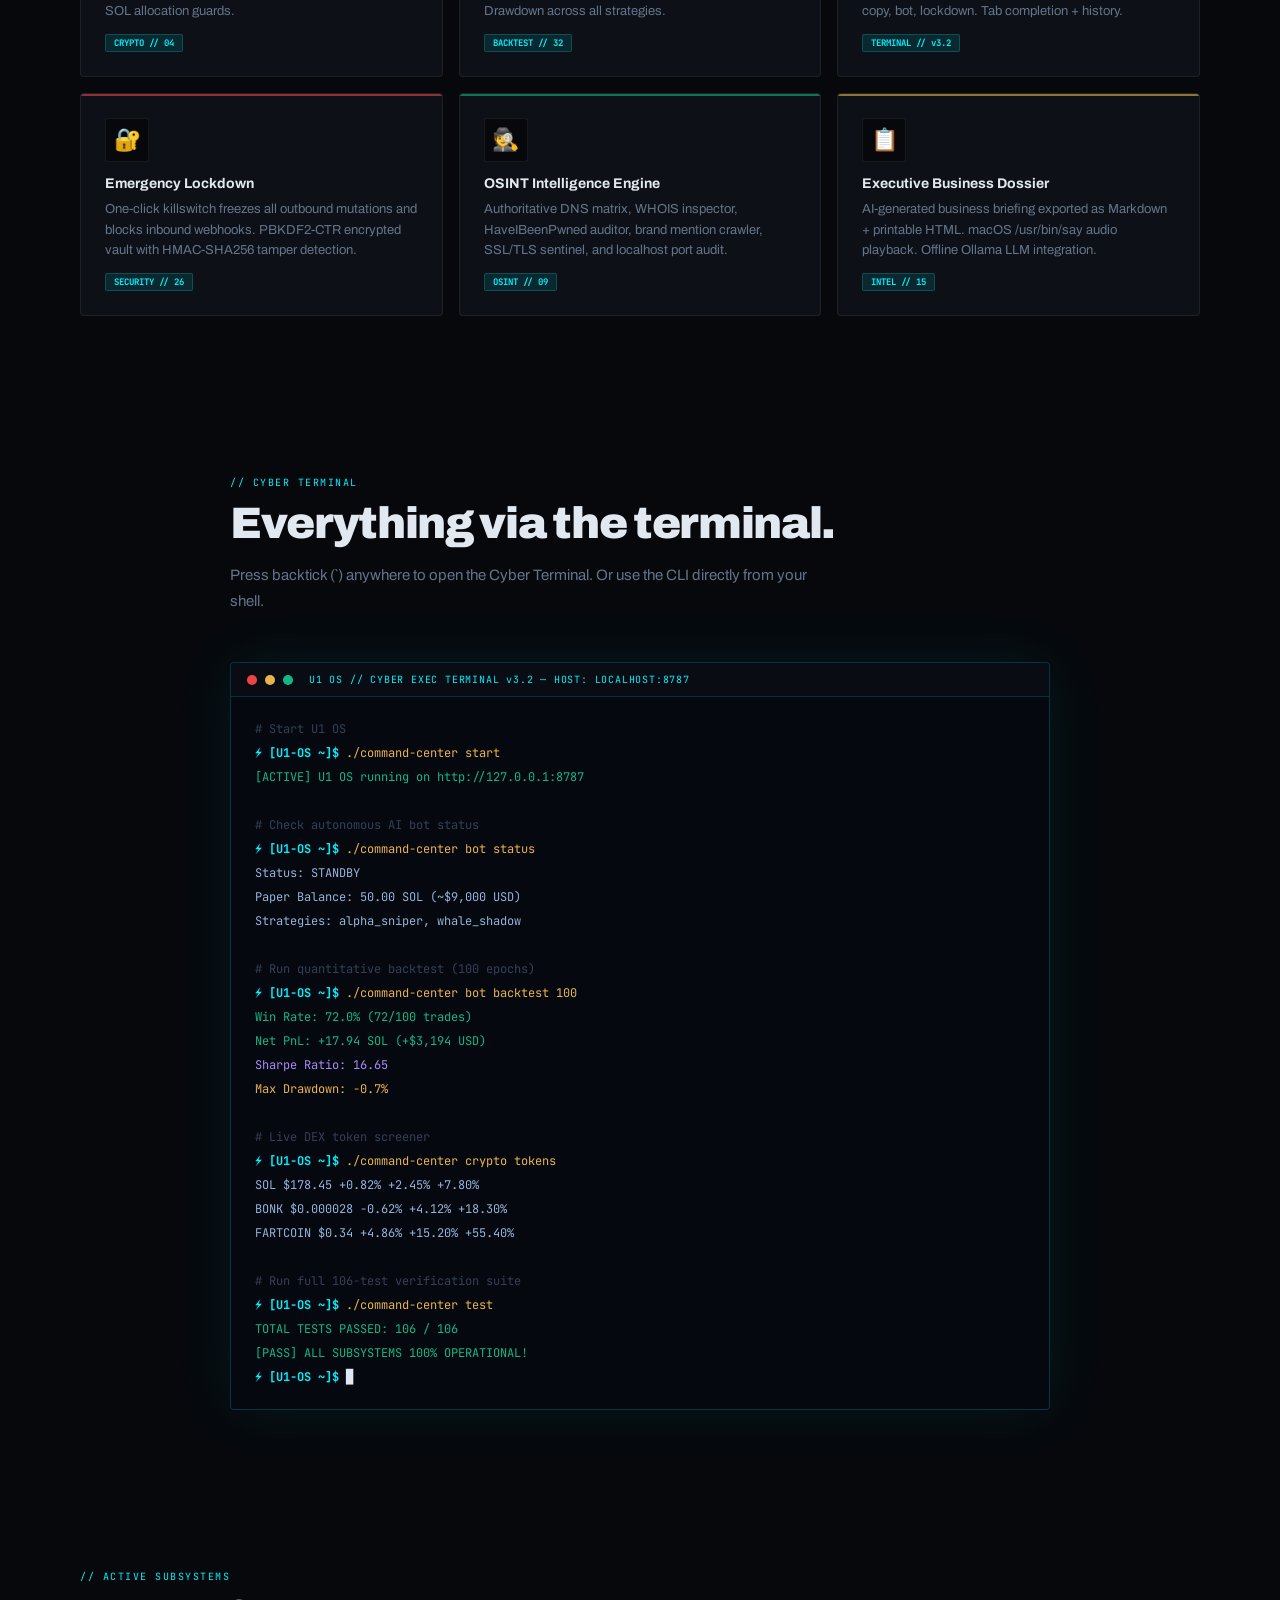
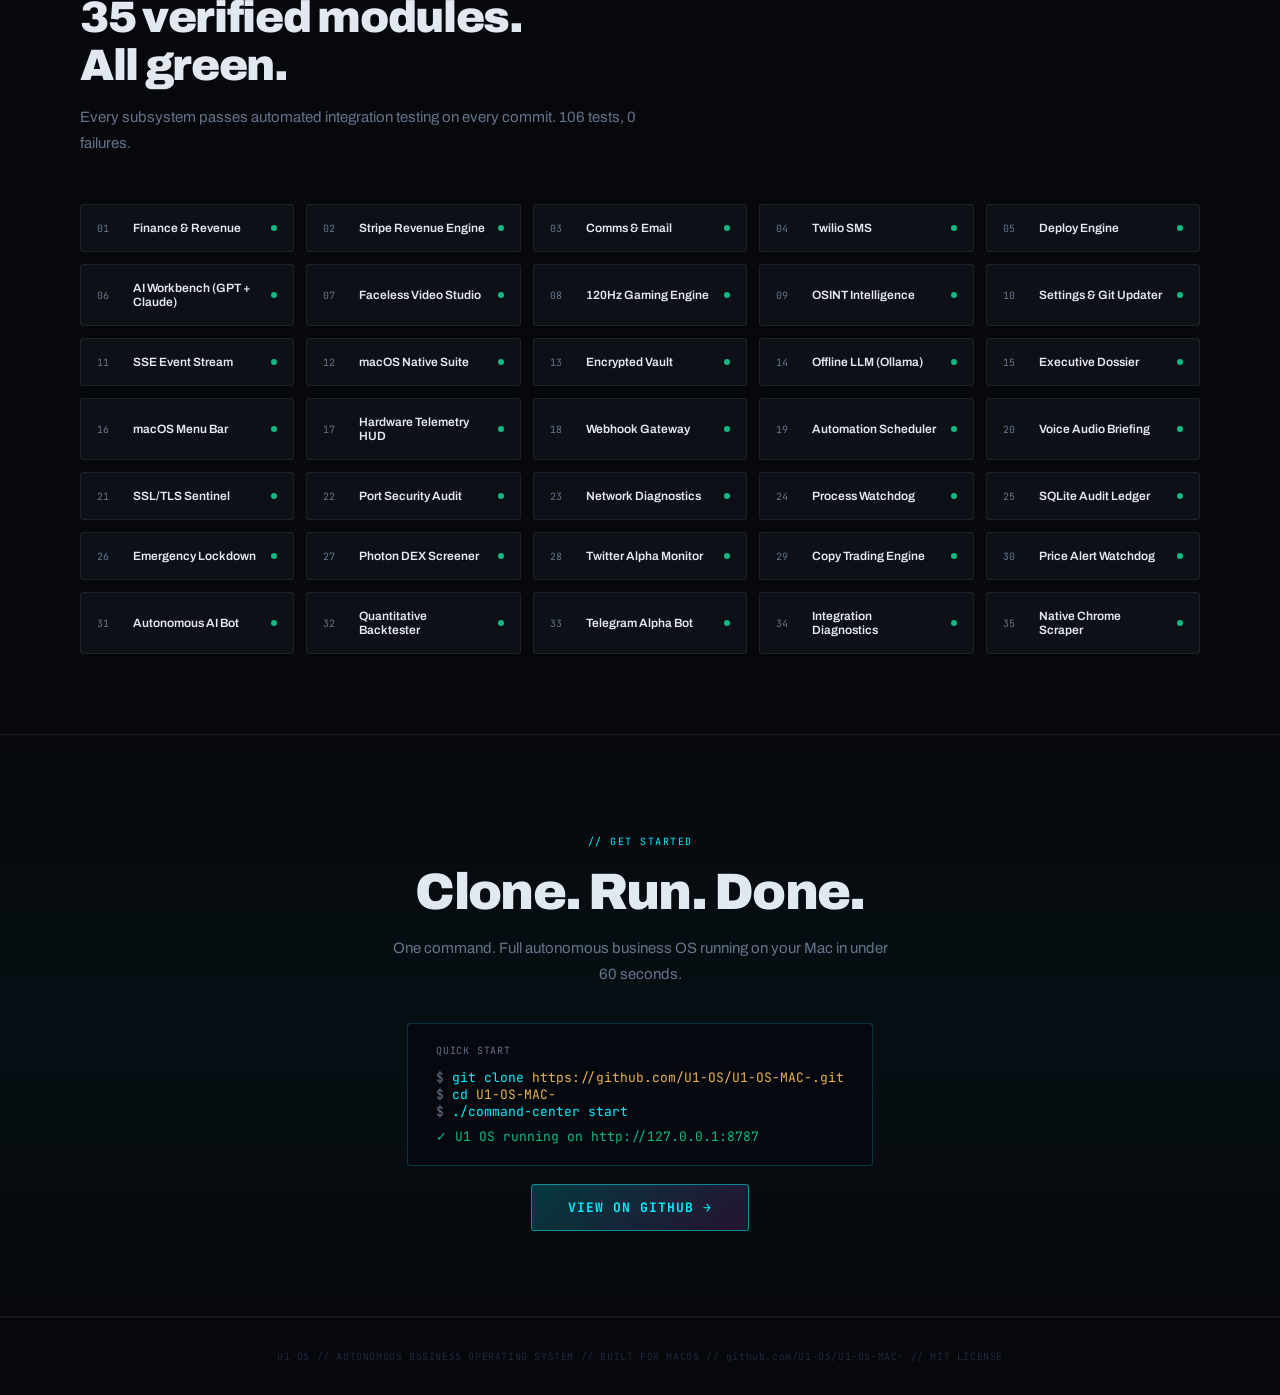
==== commit 395b52d2: "feat(lead-upgrade): integrate Telegram Alpha Station & Headless Chrome Inspector in UI, expand Cyber" ====
--- a/docs/index.html
+++ b/docs/index.html
@@ -286,7 +286,7 @@
 
     <div class="stats-bar">
       <div class="stat-item">
-        <div class="stat-num">103</div>
+        <div class="stat-num">106</div>
         <div class="stat-label">TESTS PASSING</div>
       </div>
       <div class="stat-item">
@@ -409,9 +409,9 @@
         <div><span class="t-out"> BONK     $0.000028 -0.62%  +4.12% +18.30%</span></div>
         <div><span class="t-out"> FARTCOIN $0.34     +4.86% +15.20% +55.40%</span></div>
         <br>
-        <div><span class="t-comment"># Run full 103-test verification suite</span></div>
+        <div><span class="t-comment"># Run full 106-test verification suite</span></div>
         <div><span class="t-prompt">⚡ [U1-OS ~]$</span> <span class="t-cmd">./command-center test</span></div>
-        <div><span class="t-success"> TOTAL TESTS PASSED:   103 / 103</span></div>
+        <div><span class="t-success"> TOTAL TESTS PASSED:   106 / 106</span></div>
         <div><span class="t-success"> [PASS] ALL SUBSYSTEMS 100% OPERATIONAL!</span></div>
         <div><span class="t-prompt">⚡ [U1-OS ~]$</span> <span class="blink">█</span></div>
       </div>
@@ -422,7 +422,7 @@
   <section id="subsystems">
     <div class="section-kicker">// ACTIVE SUBSYSTEMS</div>
     <h2>35 verified modules.<br>All green.</h2>
-    <p class="section-desc">Every subsystem passes automated integration testing on every commit. 103 tests, 0 failures.</p>
+    <p class="section-desc">Every subsystem passes automated integration testing on every commit. 106 tests, 0 failures.</p>
     <div class="subsystems-grid">
       <div class="subsys-card"><span class="subsys-num">01</span><span class="subsys-name">Finance & Revenue</span><span class="subsys-dot"></span></div>
       <div class="subsys-card"><span class="subsys-num">02</span><span class="subsys-name">Stripe Revenue Engine</span><span class="subsys-dot"></span></div>
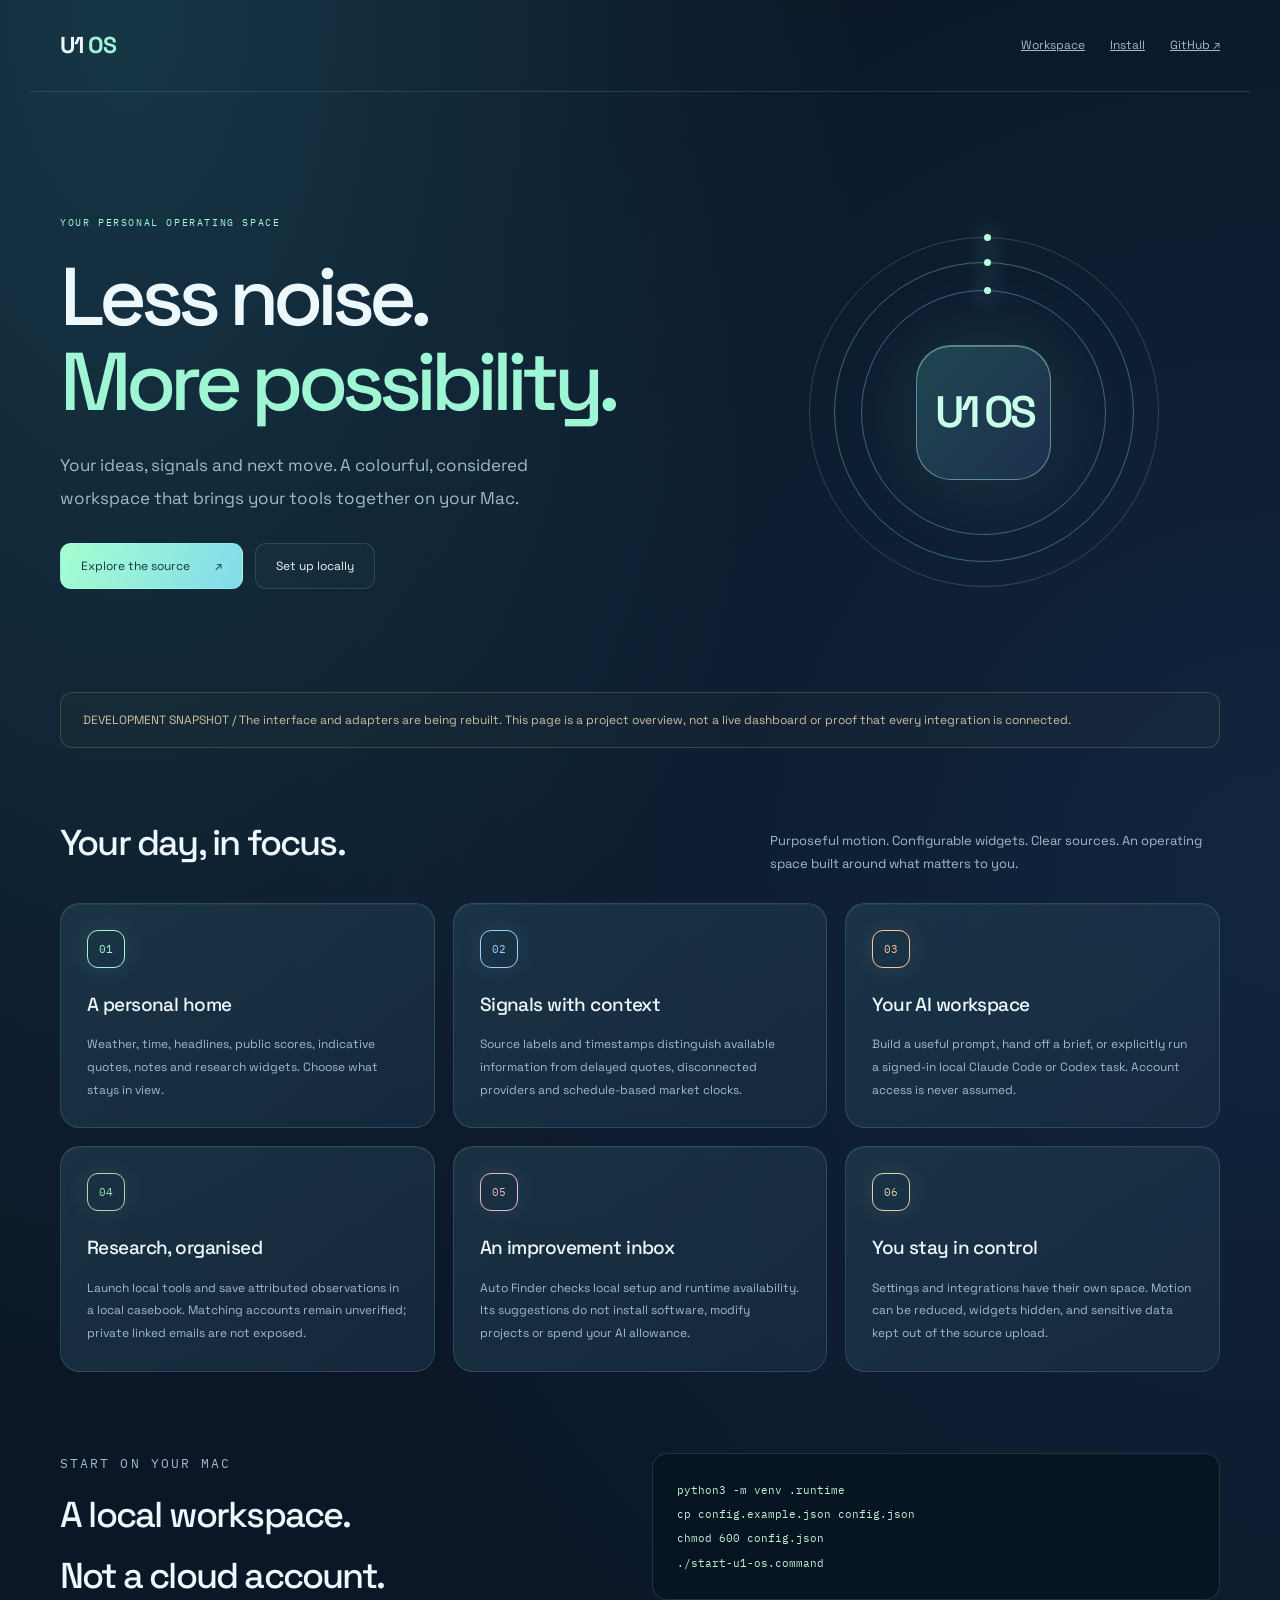
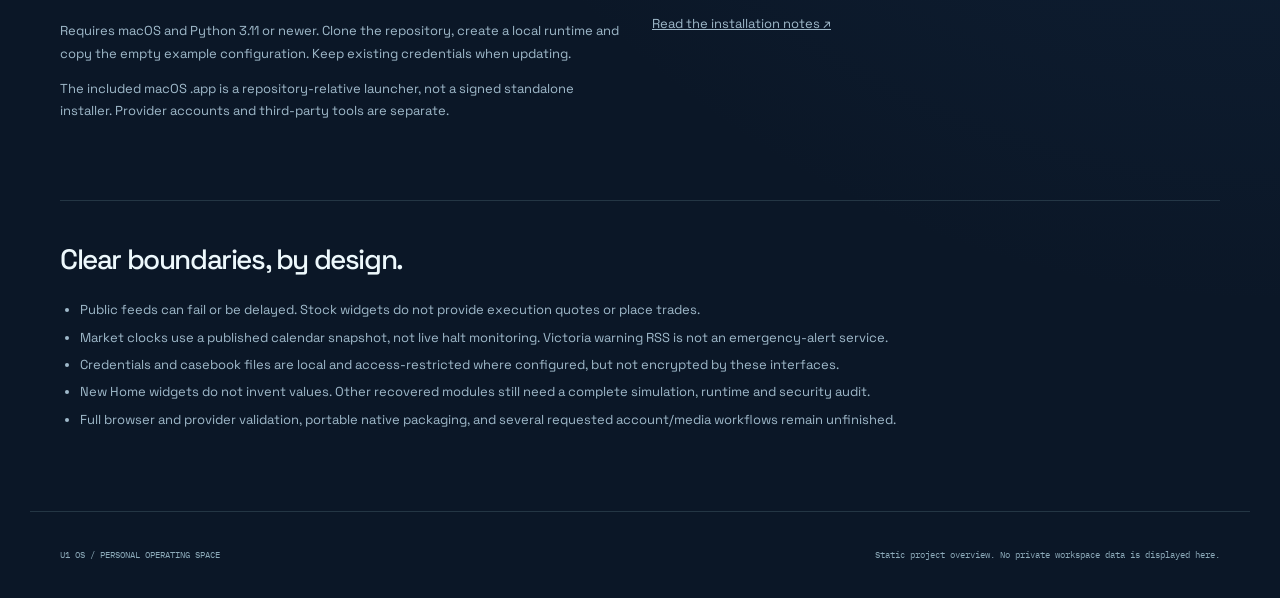
==== commit 51547a67: "feat: U1 OS workspace with self-update, always-on improvement agent, and a repaired test harness Ini" ====
--- a/docs/index.html
+++ b/docs/index.html
@@ -1,496 +1,7 @@
-<!DOCTYPE html>
-<html lang="en">
-<head>
-  <meta charset="UTF-8">
-  <meta name="viewport" content="width=device-width, initial-scale=1.0">
-  <title>U1 OS — Autonomous Business Operating System</title>
-  <meta name="description" content="U1 OS is a futuristic autonomous business operating system for macOS featuring AI trading bots, crypto desk, OSINT engine, executive dossier, and cyber terminal.">
-  <meta property="og:title" content="U1 OS — Autonomous Business Operating System">
-  <meta property="og:description" content="Futuristic macOS command center with AI trading bots, crypto desk, OSINT, and cyber terminal.">
-  <meta property="og:url" content="https://u1-os.github.io/U1-OS-MAC-/">
-  <link rel="preconnect" href="https://fonts.googleapis.com">
-  <link href="https://fonts.googleapis.com/css2?family=JetBrains+Mono:wght@400;500;700&family=Archivo:wght@400;600;700;900&display=swap" rel="stylesheet">
-  <style>
-    :root {
-      --cyan: #00f0ff;
-      --magenta: #d946ef;
-      --emerald: #10b981;
-      --gold: #e9b44c;
-      --purple: #a78bfa;
-      --crimson: #ef4444;
-      --bg: #06080c;
-      --bg-slab: #0d1117;
-      --border: rgba(255,255,255,0.07);
-      --text: #e2e8f0;
-      --muted: #64748b;
-    }
-    *, *::before, *::after { box-sizing: border-box; margin: 0; padding: 0; }
-    html { scroll-behavior: smooth; }
-    body {
-      background: var(--bg);
-      color: var(--text);
-      font-family: 'Archivo', sans-serif;
-      overflow-x: hidden;
-    }
-
-    /* ── SCANLINES OVERLAY ── */
-    body::after {
-      content: '';
-      position: fixed; inset: 0;
-      background: repeating-linear-gradient(0deg, rgba(0,240,255,0.012) 0px, rgba(0,240,255,0.012) 1px, transparent 1px, transparent 3px);
-      pointer-events: none; z-index: 9999;
-    }
-
-    /* ── AMBIENT GLOW ── */
-    .ambient {
-      position: fixed; top: -200px; left: 50%; transform: translateX(-50%);
-      width: 800px; height: 400px;
-      background: radial-gradient(ellipse at center, rgba(0,240,255,0.06) 0%, rgba(217,70,239,0.04) 50%, transparent 70%);
-      pointer-events: none; z-index: 0;
-    }
-
-    /* ── NAV ── */
-    nav {
-      position: fixed; top: 0; left: 0; right: 0; z-index: 100;
-      background: rgba(6,8,12,0.9); backdrop-filter: blur(20px);
-      border-bottom: 1px solid rgba(0,240,255,0.15);
-      padding: 0 40px;
-      display: flex; align-items: center; justify-content: space-between;
-      height: 56px;
-    }
-    .nav-brand {
-      display: flex; align-items: center; gap: 8px;
-      font-family: 'JetBrains Mono', monospace; font-weight: 700;
-    }
-    .nav-u1 {
-      font-size: 20px; font-weight: 900;
-      background: linear-gradient(135deg, var(--cyan), var(--magenta));
-      -webkit-background-clip: text; -webkit-text-fill-color: transparent;
-    }
-    .nav-os { font-size: 11px; color: var(--cyan); letter-spacing: 0.08em; }
-    .nav-links { display: flex; gap: 28px; }
-    .nav-links a {
-      color: var(--muted); text-decoration: none; font-size: 12px;
-      font-family: 'JetBrains Mono', monospace; letter-spacing: 0.06em;
-      transition: color 0.2s;
-    }
-    .nav-links a:hover { color: var(--cyan); }
-    .nav-cta {
-      background: rgba(0,240,255,0.1); border: 1px solid rgba(0,240,255,0.4);
-      color: var(--cyan) !important; padding: 6px 16px; border-radius: 2px;
-      transition: all 0.2s !important;
-    }
-    .nav-cta:hover { background: rgba(0,240,255,0.2) !important; }
-
-    /* ── HERO ── */
-    .hero {
-      position: relative; min-height: 100vh;
-      display: flex; flex-direction: column; align-items: center; justify-content: center;
-      padding: 100px 40px 60px; text-align: center; z-index: 1;
-    }
-    .hero-badge {
-      display: inline-flex; align-items: center; gap: 8px;
-      background: rgba(0,240,255,0.08); border: 1px solid rgba(0,240,255,0.25);
-      padding: 5px 14px; border-radius: 20px; margin-bottom: 28px;
-      font-family: 'JetBrains Mono', monospace; font-size: 10.5px; color: var(--cyan);
-      letter-spacing: 0.1em;
-    }
-    .pulse { width: 6px; height: 6px; background: var(--cyan); border-radius: 50%; animation: pulse 1.5s infinite; }
-    @keyframes pulse { 0%,100% { opacity: 1; transform: scale(1); } 50% { opacity: 0.4; transform: scale(0.8); } }
-
-    h1 {
-      font-size: clamp(48px, 8vw, 88px);
-      font-weight: 900; line-height: 1.0; letter-spacing: -0.04em;
-      margin-bottom: 8px;
-    }
-    .h1-u1 {
-      background: linear-gradient(135deg, var(--cyan) 0%, var(--magenta) 100%);
-      -webkit-background-clip: text; -webkit-text-fill-color: transparent;
-    }
-    .hero-sub {
-      font-size: clamp(14px, 2vw, 18px); color: var(--muted); max-width: 600px;
-      line-height: 1.7; margin: 20px auto 40px;
-    }
-    .hero-btns { display: flex; gap: 12px; justify-content: center; flex-wrap: wrap; }
-    .btn-primary {
-      background: linear-gradient(135deg, rgba(0,240,255,0.2), rgba(217,70,239,0.15));
-      border: 1px solid rgba(0,240,255,0.5); color: var(--cyan);
-      padding: 12px 28px; font-family: 'JetBrains Mono', monospace;
-      font-size: 12px; font-weight: 700; letter-spacing: 0.08em;
-      border-radius: 3px; cursor: pointer; text-decoration: none;
-      transition: all 0.2s;
-    }
-    .btn-primary:hover { background: rgba(0,240,255,0.25); box-shadow: 0 0 30px rgba(0,240,255,0.2); }
-    .btn-secondary {
-      background: rgba(255,255,255,0.04); border: 1px solid var(--border);
-      color: var(--muted); padding: 12px 28px;
-      font-family: 'JetBrains Mono', monospace; font-size: 12px; letter-spacing: 0.08em;
-      border-radius: 3px; cursor: pointer; text-decoration: none; transition: all 0.2s;
-    }
-    .btn-secondary:hover { border-color: var(--muted); color: var(--text); }
-
-    /* ── STATS BAR ── */
-    .stats-bar {
-      display: flex; gap: 0; justify-content: center; flex-wrap: wrap;
-      margin: 60px auto 0; max-width: 900px;
-      background: var(--bg-slab); border: 1px solid var(--border); border-radius: 4px;
-      overflow: hidden;
-    }
-    .stat-item {
-      flex: 1; min-width: 150px; padding: 20px 24px;
-      border-right: 1px solid var(--border); text-align: center;
-    }
-    .stat-item:last-child { border-right: none; }
-    .stat-num {
-      font-family: 'JetBrains Mono', monospace; font-size: 28px; font-weight: 700;
-      background: linear-gradient(135deg, var(--cyan), var(--magenta));
-      -webkit-background-clip: text; -webkit-text-fill-color: transparent;
-    }
-    .stat-label { font-size: 10px; color: var(--muted); letter-spacing: 0.1em; margin-top: 4px; }
-
-    /* ── SECTIONS ── */
-    section { position: relative; z-index: 1; padding: 80px 40px; max-width: 1200px; margin: 0 auto; }
-    .section-kicker {
-      font-family: 'JetBrains Mono', monospace; font-size: 10px; color: var(--cyan);
-      letter-spacing: 0.15em; margin-bottom: 10px;
-    }
-    h2 { font-size: clamp(28px, 4vw, 44px); font-weight: 900; letter-spacing: -0.03em; margin-bottom: 16px; }
-    .section-desc { color: var(--muted); font-size: 15px; line-height: 1.7; max-width: 600px; margin-bottom: 48px; }
-
-    /* ── FEATURE GRID ── */
-    .features-grid {
-      display: grid; grid-template-columns: repeat(auto-fill, minmax(320px, 1fr)); gap: 16px;
-    }
-    .feature-card {
-      background: var(--bg-slab); border: 1px solid var(--border); border-radius: 4px;
-      padding: 24px; transition: all 0.25s; position: relative; overflow: hidden;
-    }
-    .feature-card::before {
-      content: ''; position: absolute; top: 0; left: 0; right: 0; height: 2px;
-      background: var(--card-accent, var(--cyan)); opacity: 0.6;
-      transition: opacity 0.25s;
-    }
-    .feature-card:hover { border-color: rgba(0,240,255,0.2); transform: translateY(-2px); }
-    .feature-card:hover::before { opacity: 1; }
-    .feature-icon {
-      font-size: 22px; margin-bottom: 14px;
-      background: var(--bg); width: 44px; height: 44px;
-      display: flex; align-items: center; justify-content: center;
-      border: 1px solid var(--border); border-radius: 3px;
-    }
-    .feature-title { font-weight: 700; font-size: 14px; margin-bottom: 8px; }
-    .feature-desc { color: var(--muted); font-size: 13px; line-height: 1.6; }
-    .feature-tag {
-      display: inline-block; margin-top: 12px;
-      font-family: 'JetBrains Mono', monospace; font-size: 9px;
-      padding: 2px 8px; border-radius: 2px; font-weight: 700;
-      background: rgba(0,240,255,0.1); color: var(--cyan); border: 1px solid rgba(0,240,255,0.2);
-    }
-
-    /* ── TERMINAL DEMO ── */
-    .terminal-demo {
-      background: #060810; border: 1px solid rgba(0,240,255,0.2);
-      border-radius: 4px; overflow: hidden; margin-top: 48px;
-      box-shadow: 0 0 60px rgba(0,240,255,0.08);
-    }
-    .term-head {
-      background: rgba(10,14,20,0.98); padding: 10px 16px;
-      border-bottom: 1px solid rgba(0,240,255,0.15);
-      display: flex; align-items: center; gap: 8px;
-    }
-    .term-dot { width: 10px; height: 10px; border-radius: 50%; }
-    .term-title {
-      font-family: 'JetBrains Mono', monospace; font-size: 10px;
-      color: var(--cyan); letter-spacing: 0.08em; margin-left: 8px;
-    }
-    .term-body { padding: 20px 24px; font-family: 'JetBrains Mono', monospace; font-size: 12px; line-height: 2; }
-    .t-prompt { color: var(--cyan); font-weight: 700; }
-    .t-cmd { color: var(--gold); }
-    .t-out { color: #93b5d8; }
-    .t-success { color: var(--emerald); }
-    .t-info { color: var(--purple); }
-    .t-warn { color: var(--gold); }
-    .t-comment { color: #334155; }
-
-    /* ── SUBSYSTEMS ── */
-    .subsystems-grid {
-      display: grid; grid-template-columns: repeat(auto-fill, minmax(200px, 1fr)); gap: 12px;
-    }
-    .subsys-card {
-      background: var(--bg-slab); border: 1px solid var(--border);
-      border-radius: 3px; padding: 16px; display: flex; align-items: center; gap: 12px;
-      transition: border-color 0.2s;
-    }
-    .subsys-card:hover { border-color: rgba(0,240,255,0.2); }
-    .subsys-num {
-      font-family: 'JetBrains Mono', monospace; font-size: 10px;
-      color: var(--muted); min-width: 24px;
-    }
-    .subsys-name { font-size: 12px; font-weight: 600; color: var(--text); }
-    .subsys-dot { width: 6px; height: 6px; border-radius: 50%; background: var(--emerald); margin-left: auto; flex-shrink: 0; animation: pulse 2s infinite; }
-
-    /* ── CTA ── */
-    .cta-section {
-      text-align: center; padding: 100px 40px;
-      background: linear-gradient(180deg, transparent, rgba(0,240,255,0.03), transparent);
-      border-top: 1px solid var(--border); border-bottom: 1px solid var(--border);
-    }
-
-    /* ── FOOTER ── */
-    footer {
-      padding: 32px 40px; text-align: center;
-      font-family: 'JetBrains Mono', monospace; font-size: 10px;
-      color: #1e293b; letter-spacing: 0.06em;
-      border-top: 1px solid var(--border);
-    }
-
-    /* ── CURSOR BLINK ── */
-    .blink { animation: blink 1s step-end infinite; }
-    @keyframes blink { 0%,100% { opacity: 1; } 50% { opacity: 0; } }
-  </style>
-</head>
-<body>
-  <div class="ambient"></div>
-
-  <nav>
-    <div class="nav-brand">
-      <span class="nav-u1">U1</span>
-      <span style="color:#334155;">/</span>
-      <span class="nav-os">OS</span>
-    </div>
-    <div class="nav-links">
-      <a href="#features">Features</a>
-      <a href="#terminal">Terminal</a>
-      <a href="#subsystems">Subsystems</a>
-      <a href="https://github.com/U1-OS/U1-OS-MAC-" class="nav-cta">GitHub →</a>
-    </div>
-  </nav>
-
-  <!-- HERO -->
-  <div class="hero">
-    <div class="hero-badge">
-      <span class="pulse"></span>
-      AUTONOMOUS SYSTEM ONLINE // v1.0
-    </div>
-    <h1>
-      <span class="h1-u1">U1 OS</span><br>
-      <span style="color:#e2e8f0;">Business OS</span>
-    </h1>
-    <p class="hero-sub">
-      A futuristic autonomous command center for macOS. AI trading bots, crypto desk, OSINT engine, executive dossier, and a full cyber terminal — all running locally at 127.0.0.1.
-    </p>
-    <div class="hero-btns">
-      <a href="https://github.com/U1-OS/U1-OS-MAC-" class="btn-primary">⬇ CLONE REPOSITORY</a>
-      <a href="#features" class="btn-secondary">EXPLORE FEATURES</a>
-    </div>
-
-    <div class="stats-bar">
-      <div class="stat-item">
-        <div class="stat-num">106</div>
-        <div class="stat-label">TESTS PASSING</div>
-      </div>
-      <div class="stat-item">
-        <div class="stat-num">18</div>
-        <div class="stat-label">INTEGRATIONS</div>
-      </div>
-      <div class="stat-item">
-        <div class="stat-num">11</div>
-        <div class="stat-label">CORE SERVICES</div>
-      </div>
-      <div class="stat-item">
-        <div class="stat-num">∞</div>
-        <div class="stat-label">PAPER SOL</div>
-      </div>
-      <div class="stat-item">
-        <div class="stat-num">0</div>
-        <div class="stat-label">EXTERNAL DEPS</div>
-      </div>
-    </div>
-  </div>
-
-  <!-- FEATURES -->
-  <section id="features">
-    <div class="section-kicker">// CAPABILITIES</div>
-    <h2>Everything you need.<br>Nothing you don't.</h2>
-    <p class="section-desc">U1 OS runs entirely on localhost. No cloud. No subscriptions. Pure autonomous intelligence at 127.0.0.1:8787.</p>
-
-    <div class="features-grid">
-      <div class="feature-card" style="--card-accent:var(--cyan);">
-        <div class="feature-icon">🤖</div>
-        <div class="feature-title">Autonomous AI Trading Bot</div>
-        <div class="feature-desc">Alpha Sniper, Whale Shadow & Mean Reversion strategies. Paper trading on 50 SOL. Stop-loss/take-profit automation with live execution journal.</div>
-        <span class="feature-tag">CRYPTO // 07</span>
-      </div>
-      <div class="feature-card" style="--card-accent:var(--magenta);">
-        <div class="feature-icon">📡</div>
-        <div class="feature-title">Twitter / X Alpha Radar</div>
-        <div class="feature-desc">Real-time memecoin alpha stream with social velocity scoring. Regex-extracts Solana & EVM contract addresses from influencer tweets.</div>
-        <span class="feature-tag">CRYPTO // 03</span>
-      </div>
-      <div class="feature-card" style="--card-accent:var(--emerald);">
-        <div class="feature-icon">📈</div>
-        <div class="feature-title">Photon DEX Screener</div>
-        <div class="feature-desc">Live on-chain token feed with 5m/1h/24h PnL, liquidity depth, and instant SOL-native swap execution via Photon router.</div>
-        <span class="feature-tag">CRYPTO // 01</span>
-      </div>
-      <div class="feature-card" style="--card-accent:var(--gold);">
-        <div class="feature-icon">🐋</div>
-        <div class="feature-title">Copy Trading Engine</div>
-        <div class="feature-desc">Mirror alpha callers by Twitter/X username. Whitelist whales with 85%+ win rates. Auto-execute signals with SOL allocation guards.</div>
-        <span class="feature-tag">CRYPTO // 04</span>
-      </div>
-      <div class="feature-card" style="--card-accent:var(--purple);">
-        <div class="feature-icon">⚡</div>
-        <div class="feature-title">Quantitative Backtester</div>
-        <div class="feature-desc">100-epoch Monte Carlo simulation. Calculates Win Rate, Profit Factor, Net PnL, Sharpe Ratio, and Max Drawdown across all strategies.</div>
-        <span class="feature-tag">BACKTEST // 32</span>
-      </div>
-      <div class="feature-card" style="--card-accent:var(--cyan);">
-        <div class="feature-icon">>_</div>
-        <div class="feature-title">Cyber Terminal Drawer</div>
-        <div class="feature-desc">Bottom slide-out CRT terminal. Toggle with backtick (`). Full command interpreter: tokens, swap, alpha, copy, bot, lockdown. Tab completion + history.</div>
-        <span class="feature-tag">TERMINAL // v3.2</span>
-      </div>
-      <div class="feature-card" style="--card-accent:var(--crimson);">
-        <div class="feature-icon">🔐</div>
-        <div class="feature-title">Emergency Lockdown</div>
-        <div class="feature-desc">One-click killswitch freezes all outbound mutations and blocks inbound webhooks. PBKDF2-CTR encrypted vault with HMAC-SHA256 tamper detection.</div>
-        <span class="feature-tag">SECURITY // 26</span>
-      </div>
-      <div class="feature-card" style="--card-accent:var(--emerald);">
-        <div class="feature-icon">🕵️</div>
-        <div class="feature-title">OSINT Intelligence Engine</div>
-        <div class="feature-desc">Authoritative DNS matrix, WHOIS inspector, HaveIBeenPwned auditor, brand mention crawler, SSL/TLS sentinel, and localhost port audit.</div>
-        <span class="feature-tag">OSINT // 09</span>
-      </div>
-      <div class="feature-card" style="--card-accent:var(--gold);">
-        <div class="feature-icon">📋</div>
-        <div class="feature-title">Executive Business Dossier</div>
-        <div class="feature-desc">AI-generated business briefing exported as Markdown + printable HTML. macOS /usr/bin/say audio playback. Offline Ollama LLM integration.</div>
-        <span class="feature-tag">INTEL // 15</span>
-      </div>
-    </div>
-  </section>
-
-  <!-- TERMINAL DEMO -->
-  <section id="terminal" style="max-width:900px;">
-    <div class="section-kicker">// CYBER TERMINAL</div>
-    <h2>Everything via the terminal.</h2>
-    <p class="section-desc">Press backtick (`) anywhere to open the Cyber Terminal. Or use the CLI directly from your shell.</p>
-
-    <div class="terminal-demo">
-      <div class="term-head">
-        <div class="term-dot" style="background:#ef4444;"></div>
-        <div class="term-dot" style="background:#e9b44c;"></div>
-        <div class="term-dot" style="background:#10b981;"></div>
-        <span class="term-title">U1 OS // CYBER EXEC TERMINAL v3.2 — HOST: LOCALHOST:8787</span>
-      </div>
-      <div class="term-body">
-        <div><span class="t-comment"># Start U1 OS</span></div>
-        <div><span class="t-prompt">⚡ [U1-OS ~]$</span> <span class="t-cmd">./command-center start</span></div>
-        <div><span class="t-success">[ACTIVE] U1 OS running on http://127.0.0.1:8787</span></div>
-        <br>
-        <div><span class="t-comment"># Check autonomous AI bot status</span></div>
-        <div><span class="t-prompt">⚡ [U1-OS ~]$</span> <span class="t-cmd">./command-center bot status</span></div>
-        <div><span class="t-out"> Status:          STANDBY</span></div>
-        <div><span class="t-out"> Paper Balance:   50.00 SOL  (~$9,000 USD)</span></div>
-        <div><span class="t-out"> Strategies:      alpha_sniper, whale_shadow</span></div>
-        <br>
-        <div><span class="t-comment"># Run quantitative backtest (100 epochs)</span></div>
-        <div><span class="t-prompt">⚡ [U1-OS ~]$</span> <span class="t-cmd">./command-center bot backtest 100</span></div>
-        <div><span class="t-success"> Win Rate:        72.0%  (72/100 trades)</span></div>
-        <div><span class="t-success"> Net PnL:         +17.94 SOL  (+$3,194 USD)</span></div>
-        <div><span class="t-info">  Sharpe Ratio:    16.65</span></div>
-        <div><span class="t-warn"> Max Drawdown:    -0.7%</span></div>
-        <br>
-        <div><span class="t-comment"># Live DEX token screener</span></div>
-        <div><span class="t-prompt">⚡ [U1-OS ~]$</span> <span class="t-cmd">./command-center crypto tokens</span></div>
-        <div><span class="t-out"> SOL      $178.45   +0.82%  +2.45%  +7.80%</span></div>
-        <div><span class="t-out"> BONK     $0.000028 -0.62%  +4.12% +18.30%</span></div>
-        <div><span class="t-out"> FARTCOIN $0.34     +4.86% +15.20% +55.40%</span></div>
-        <br>
-        <div><span class="t-comment"># Run full 106-test verification suite</span></div>
-        <div><span class="t-prompt">⚡ [U1-OS ~]$</span> <span class="t-cmd">./command-center test</span></div>
-        <div><span class="t-success"> TOTAL TESTS PASSED:   106 / 106</span></div>
-        <div><span class="t-success"> [PASS] ALL SUBSYSTEMS 100% OPERATIONAL!</span></div>
-        <div><span class="t-prompt">⚡ [U1-OS ~]$</span> <span class="blink">█</span></div>
-      </div>
-    </div>
-  </section>
-
-  <!-- SUBSYSTEMS -->
-  <section id="subsystems">
-    <div class="section-kicker">// ACTIVE SUBSYSTEMS</div>
-    <h2>35 verified modules.<br>All green.</h2>
-    <p class="section-desc">Every subsystem passes automated integration testing on every commit. 106 tests, 0 failures.</p>
-    <div class="subsystems-grid">
-      <div class="subsys-card"><span class="subsys-num">01</span><span class="subsys-name">Finance & Revenue</span><span class="subsys-dot"></span></div>
-      <div class="subsys-card"><span class="subsys-num">02</span><span class="subsys-name">Stripe Revenue Engine</span><span class="subsys-dot"></span></div>
-      <div class="subsys-card"><span class="subsys-num">03</span><span class="subsys-name">Comms & Email</span><span class="subsys-dot"></span></div>
-      <div class="subsys-card"><span class="subsys-num">04</span><span class="subsys-name">Twilio SMS</span><span class="subsys-dot"></span></div>
-      <div class="subsys-card"><span class="subsys-num">05</span><span class="subsys-name">Deploy Engine</span><span class="subsys-dot"></span></div>
-      <div class="subsys-card"><span class="subsys-num">06</span><span class="subsys-name">AI Workbench (GPT + Claude)</span><span class="subsys-dot"></span></div>
-      <div class="subsys-card"><span class="subsys-num">07</span><span class="subsys-name">Faceless Video Studio</span><span class="subsys-dot"></span></div>
-      <div class="subsys-card"><span class="subsys-num">08</span><span class="subsys-name">120Hz Gaming Engine</span><span class="subsys-dot"></span></div>
-      <div class="subsys-card"><span class="subsys-num">09</span><span class="subsys-name">OSINT Intelligence</span><span class="subsys-dot"></span></div>
-      <div class="subsys-card"><span class="subsys-num">10</span><span class="subsys-name">Settings & Git Updater</span><span class="subsys-dot"></span></div>
-      <div class="subsys-card"><span class="subsys-num">11</span><span class="subsys-name">SSE Event Stream</span><span class="subsys-dot"></span></div>
-      <div class="subsys-card"><span class="subsys-num">12</span><span class="subsys-name">macOS Native Suite</span><span class="subsys-dot"></span></div>
-      <div class="subsys-card"><span class="subsys-num">13</span><span class="subsys-name">Encrypted Vault</span><span class="subsys-dot"></span></div>
-      <div class="subsys-card"><span class="subsys-num">14</span><span class="subsys-name">Offline LLM (Ollama)</span><span class="subsys-dot"></span></div>
-      <div class="subsys-card"><span class="subsys-num">15</span><span class="subsys-name">Executive Dossier</span><span class="subsys-dot"></span></div>
-      <div class="subsys-card"><span class="subsys-num">16</span><span class="subsys-name">macOS Menu Bar</span><span class="subsys-dot"></span></div>
-      <div class="subsys-card"><span class="subsys-num">17</span><span class="subsys-name">Hardware Telemetry HUD</span><span class="subsys-dot"></span></div>
-      <div class="subsys-card"><span class="subsys-num">18</span><span class="subsys-name">Webhook Gateway</span><span class="subsys-dot"></span></div>
-      <div class="subsys-card"><span class="subsys-num">19</span><span class="subsys-name">Automation Scheduler</span><span class="subsys-dot"></span></div>
-      <div class="subsys-card"><span class="subsys-num">20</span><span class="subsys-name">Voice Audio Briefing</span><span class="subsys-dot"></span></div>
-      <div class="subsys-card"><span class="subsys-num">21</span><span class="subsys-name">SSL/TLS Sentinel</span><span class="subsys-dot"></span></div>
-      <div class="subsys-card"><span class="subsys-num">22</span><span class="subsys-name">Port Security Audit</span><span class="subsys-dot"></span></div>
-      <div class="subsys-card"><span class="subsys-num">23</span><span class="subsys-name">Network Diagnostics</span><span class="subsys-dot"></span></div>
-      <div class="subsys-card"><span class="subsys-num">24</span><span class="subsys-name">Process Watchdog</span><span class="subsys-dot"></span></div>
-      <div class="subsys-card"><span class="subsys-num">25</span><span class="subsys-name">SQLite Audit Ledger</span><span class="subsys-dot"></span></div>
-      <div class="subsys-card"><span class="subsys-num">26</span><span class="subsys-name">Emergency Lockdown</span><span class="subsys-dot"></span></div>
-      <div class="subsys-card"><span class="subsys-num">27</span><span class="subsys-name">Photon DEX Screener</span><span class="subsys-dot"></span></div>
-      <div class="subsys-card"><span class="subsys-num">28</span><span class="subsys-name">Twitter Alpha Monitor</span><span class="subsys-dot"></span></div>
-      <div class="subsys-card"><span class="subsys-num">29</span><span class="subsys-name">Copy Trading Engine</span><span class="subsys-dot"></span></div>
-      <div class="subsys-card"><span class="subsys-num">30</span><span class="subsys-name">Price Alert Watchdog</span><span class="subsys-dot"></span></div>
-      <div class="subsys-card"><span class="subsys-num">31</span><span class="subsys-name">Autonomous AI Bot</span><span class="subsys-dot"></span></div>
-      <div class="subsys-card"><span class="subsys-num">32</span><span class="subsys-name">Quantitative Backtester</span><span class="subsys-dot"></span></div>
-      <div class="subsys-card"><span class="subsys-num">33</span><span class="subsys-name">Telegram Alpha Bot</span><span class="subsys-dot"></span></div>
-      <div class="subsys-card"><span class="subsys-num">34</span><span class="subsys-name">Integration Diagnostics</span><span class="subsys-dot"></span></div>
-      <div class="subsys-card"><span class="subsys-num">35</span><span class="subsys-name">Native Chrome Scraper</span><span class="subsys-dot"></span></div>
-    </div>
-  </section>
-
-  <!-- CTA -->
-  <div class="cta-section">
-    <div class="section-kicker" style="font-family:'JetBrains Mono',monospace;font-size:10px;color:var(--cyan);letter-spacing:0.15em;margin-bottom:16px;">// GET STARTED</div>
-    <h2 style="font-size:clamp(28px,4vw,52px);font-weight:900;letter-spacing:-0.03em;margin-bottom:16px;">Clone. Run. Done.</h2>
-    <p style="color:var(--muted);font-size:15px;margin-bottom:36px;max-width:500px;margin-left:auto;margin-right:auto;line-height:1.7;">One command. Full autonomous business OS running on your Mac in under 60 seconds.</p>
-    <div style="background:#060810;border:1px solid rgba(0,240,255,0.2);border-radius:4px;padding:20px 28px;display:inline-block;font-family:'JetBrains Mono',monospace;font-size:13px;margin-bottom:32px;text-align:left;">
-      <div style="color:var(--muted);font-size:10px;margin-bottom:12px;letter-spacing:0.08em;">QUICK START</div>
-      <div><span style="color:var(--muted);">$</span> <span style="color:var(--cyan);">git clone</span> <span style="color:var(--gold);">https://github.com/U1-OS/U1-OS-MAC-.git</span></div>
-      <div><span style="color:var(--muted);">$</span> <span style="color:var(--cyan);">cd</span> <span style="color:var(--gold);">U1-OS-MAC-</span></div>
-      <div><span style="color:var(--muted);">$</span> <span style="color:var(--cyan);">./command-center start</span></div>
-      <div style="margin-top:8px;"><span style="color:var(--emerald);">✓ U1 OS running on http://127.0.0.1:8787</span></div>
-    </div>
-    <div><a href="https://github.com/U1-OS/U1-OS-MAC-" class="btn-primary" style="font-size:13px;padding:14px 36px;">VIEW ON GITHUB →</a></div>
-  </div>
-
-  <footer>
-    U1 OS // AUTONOMOUS BUSINESS OPERATING SYSTEM // BUILT FOR MACOS // github.com/U1-OS/U1-OS-MAC- // MIT LICENSE
-  </footer>
-
-  <script>
-    // Animate stats on scroll
-    const observer = new IntersectionObserver((entries) => {
-      entries.forEach(e => { if (e.isIntersecting) e.target.style.opacity = 1; });
-    }, { threshold: 0.1 });
-    document.querySelectorAll('.feature-card, .subsys-card, .stat-item').forEach(el => {
-      el.style.opacity = 0;
-      el.style.transition = 'opacity 0.5s ease, transform 0.3s ease';
-      observer.observe(el);
-    });
-  </script>
-</body>
-</html>
+<!doctype html>
+<html lang="en"><head><meta charset="utf-8"><meta name="viewport" content="width=device-width,initial-scale=1"><title>U1 OS | Your personal operating space</title><meta name="description" content="A personal macOS workspace for ideas, public signals, AI tools and local research. Development snapshot with explicit integration boundaries."><link rel="icon" href="../static/favicon.svg"><link rel="preconnect" href="https://fonts.googleapis.com"><link href="https://fonts.googleapis.com/css2?family=Space+Grotesk:wght@400;500;600;700&family=IBM+Plex+Mono:wght@400;500&display=swap" rel="stylesheet"><style>
+:root{--bg:#0b1727;--mint:#9ef6d5;--text:#edf8fc;--muted:#a0bacb;--line:#b6e7f025}*{box-sizing:border-box}html{scroll-behavior:smooth}body{margin:0;background:radial-gradient(ellipse at 10% 0%,#27657565,transparent 45%),radial-gradient(ellipse at 100% 40%,#234d8045,transparent 55%),var(--bg);color:var(--text);font-family:'Space Grotesk',sans-serif;line-height:1.7}a{color:inherit}nav{max-width:1220px;margin:auto;padding:26px 30px;display:flex;justify-content:space-between;align-items:center;border-bottom:1px solid var(--line)}.brand{font-size:23px;letter-spacing:-1px;font-weight:700;text-decoration:none}.brand span{color:var(--mint)}.nav-links{display:flex;gap:25px;font-size:12px;color:var(--muted)}main{max-width:1220px;margin:auto;padding:65px 30px}.hero{display:grid;grid-template-columns:1.35fr 1fr;gap:50px;align-items:center;min-height:510px}.eyebrow{font:10px 'IBM Plex Mono',monospace;letter-spacing:.16em;color:var(--mint)}h1{font-size:clamp(50px,6.4vw,86px);line-height:1.04;letter-spacing:-.075em;font-weight:500;margin:25px 0}h1 span{color:var(--mint)}.lead{max-width:510px;font-size:17px;color:var(--muted);line-height:1.9}.actions{display:flex;gap:12px;flex-wrap:wrap;margin:29px 0}.button{display:inline-flex;align-items:center;justify-content:center;gap:25px;padding:12px 20px;border-radius:11px;border:1px solid var(--line);background:#d0f2ff06;font-size:12px;text-decoration:none}.primary{background:linear-gradient(115deg,#a5ffcf,#82daec);color:#123639;border-color:#baffeb50}.orbit{height:390px;position:relative;display:grid;place-items:center}.ring{position:absolute;width:300px;height:300px;border:1px solid #9dfadd55;border-radius:50%;animation:orbit 35s linear infinite}.ring:after{content:'';position:absolute;top:-4px;left:50%;width:7px;height:7px;border-radius:50%;background:#b3ffe3;box-shadow:0 0 22px #a0ffde}.ring.two{width:245px;height:245px;border-color:#a2c9ff60;animation-direction:reverse;animation-duration:45s}.ring.three{width:350px;height:350px;border-color:#e6c19835;animation-duration:55s}.core{width:135px;height:135px;display:grid;place-items:center;font-size:44px;font-weight:600;letter-spacing:-4px;border:1px solid #aaffdd70;border-radius:35px;background:linear-gradient(135deg,#61e2c936,#688ad32b);box-shadow:0 0 90px #92ffce20,inset 0 1px #d9fff550;color:#c9ffe9}.status{padding:17px 22px;border:1px solid #e7c48c30;border-radius:12px;background:#e7c48c06;font-size:12px;color:#cdbf9f;margin:25px 0 65px}.section-head{display:flex;justify-content:space-between;gap:30px;align-items:end;margin-bottom:28px}h2{font-size:36px;font-weight:500;letter-spacing:-.05em;margin:0}.section-head p{max-width:450px;font-size:13px;color:var(--muted);margin:0}.grid{display:grid;grid-template-columns:repeat(3,minmax(0,1fr));gap:18px}.card{background:linear-gradient(140deg,#213e50a8,#182d43bb);border:1px solid var(--line);border-radius:20px;padding:26px;box-shadow:inset 0 1px #edffff0a}.mark{width:38px;height:38px;display:grid;place-items:center;border:1px solid currentColor;border-radius:11px;color:var(--tone);font:11px 'IBM Plex Mono',monospace;box-shadow:0 0 25px color-mix(in srgb,var(--tone) 10%,transparent);margin-bottom:21px}.card h3{font-size:19px;font-weight:500;margin:0 0 12px;letter-spacing:-.03em}.card p{color:var(--muted);font-size:12px;line-height:1.9;margin:0}.setup{margin:70px 0 0;display:grid;grid-template-columns:1fr 1fr;gap:24px}.setup p,.setup li{font-size:13px;color:var(--muted)}pre{padding:24px;border-radius:15px;background:#071522;border:1px solid var(--line);overflow:auto;color:#bdf2d8;font:11px/2.2 'IBM Plex Mono',monospace}.boundaries{margin-top:65px;padding-top:35px;border-top:1px solid var(--line)}.boundaries ul{padding-left:20px;color:var(--muted);font-size:13px;line-height:2.1}.boundaries h2{font-size:28px}footer{max-width:1220px;margin:auto;padding:35px 30px;border-top:1px solid var(--line);display:flex;justify-content:space-between;gap:20px;font:9px/1.8 'IBM Plex Mono',monospace;color:#8caab9}a:focus-visible{outline:2px solid var(--mint);outline-offset:5px}@keyframes orbit{to{transform:rotate(360deg)}}@media(max-width:900px){.hero{grid-template-columns:1.4fr 1fr;gap:10px}.orbit{transform:scale(.8);transform-origin:center}.grid{grid-template-columns:1fr 1fr}.section-head{align-items:start;flex-direction:column}}@media(max-width:650px){nav{padding:20px}.nav-links{gap:15px;font-size:10px}main{padding:40px 20px}.hero{display:block;min-height:0}.hero h1{font-size:58px}.lead{font-size:14px}.orbit{height:300px;transform:scale(.8)}.grid,.setup{grid-template-columns:1fr}.status{margin-top:0}.section-head h2{font-size:30px}.card{padding:24px}footer{flex-direction:column;padding:25px 20px}}@media(prefers-reduced-motion:reduce){*{animation:none!important;scroll-behavior:auto!important}}
+</style></head><body><nav><a class="brand" href="#">U1 <span>OS</span></a><div class="nav-links"><a href="#workspace">Workspace</a><a href="#setup">Install</a><a href="https://github.com/U1-OS/U1-OS-MAC-">GitHub &#8599;</a></div></nav><main><section class="hero"><div><p class="eyebrow">YOUR PERSONAL OPERATING SPACE</p><h1>Less noise.<br><span>More possibility.</span></h1><p class="lead">Your ideas, signals and next move. A colourful, considered workspace that brings your tools together on your Mac.</p><div class="actions"><a class="button primary" href="https://github.com/U1-OS/U1-OS-MAC-">Explore the source <span>&#8599;</span></a><a class="button" href="#setup">Set up locally</a></div></div><div class="orbit" aria-hidden="true"><div class="ring"></div><div class="ring two"></div><div class="ring three"></div><div class="core">U1 OS</div></div></section><div class="status">DEVELOPMENT SNAPSHOT / The interface and adapters are being rebuilt. This page is a project overview, not a live dashboard or proof that every integration is connected.</div><section id="workspace"><div class="section-head"><h2>Your day, in focus.</h2><p>Purposeful motion. Configurable widgets. Clear sources. An operating space built around what matters to you.</p></div><div class="grid"><article class="card"><span class="mark" style="--tone:#a4f3d4">01</span><h3>A personal home</h3><p>Weather, time, headlines, public scores, indicative quotes, notes and research widgets. Choose what stays in view.</p></article><article class="card"><span class="mark" style="--tone:#9ccfff">02</span><h3>Signals with context</h3><p>Source labels and timestamps distinguish available information from delayed quotes, disconnected providers and schedule-based market clocks.</p></article><article class="card"><span class="mark" style="--tone:#ffc599">03</span><h3>Your AI workspace</h3><p>Build a useful prompt, hand off a brief, or explicitly run a signed-in local Claude Code or Codex task. Account access is never assumed.</p></article><article class="card"><span class="mark" style="--tone:#9fdfa8">04</span><h3>Research, organised</h3><p>Launch local tools and save attributed observations in a local casebook. Matching accounts remain unverified; private linked emails are not exposed.</p></article><article class="card"><span class="mark" style="--tone:#eab7d0">05</span><h3>An improvement inbox</h3><p>Auto Finder checks local setup and runtime availability. Its suggestions do not install software, modify projects or spend your AI allowance.</p></article><article class="card"><span class="mark" style="--tone:#dcd5a3">06</span><h3>You stay in control</h3><p>Settings and integrations have their own space. Motion can be reduced, widgets hidden, and sensitive data kept out of the source upload.</p></article></div></section><section class="setup" id="setup"><div><p class="eyebrow">START ON YOUR MAC</p><h2>A local workspace.<br>Not a cloud account.</h2><p>Requires macOS and Python 3.11 or newer. Clone the repository, create a local runtime and copy the empty example configuration. Keep existing credentials when updating.</p><p>The included macOS .app is a repository-relative launcher, not a signed standalone installer. Provider accounts and third-party tools are separate.</p></div><div><pre>python3 -m venv .runtime
+cp config.example.json config.json
+chmod 600 config.json
+./start-u1-os.command</pre><p><a href="https://github.com/U1-OS/U1-OS-MAC-/blob/main/INSTALLATION.md">Read the installation notes &#8599;</a></p></div></section><section class="boundaries"><h2>Clear boundaries, by design.</h2><ul><li>Public feeds can fail or be delayed. Stock widgets do not provide execution quotes or place trades.</li><li>Market clocks use a published calendar snapshot, not live halt monitoring. Victoria warning RSS is not an emergency-alert service.</li><li>Credentials and casebook files are local and access-restricted where configured, but not encrypted by these interfaces.</li><li>New Home widgets do not invent values. Other recovered modules still need a complete simulation, runtime and security audit.</li><li>Full browser and provider validation, portable native packaging, and several requested account/media workflows remain unfinished.</li></ul></section></main><footer><span>U1 OS / PERSONAL OPERATING SPACE</span><span>Static project overview. No private workspace data is displayed here.</span></footer></body></html>
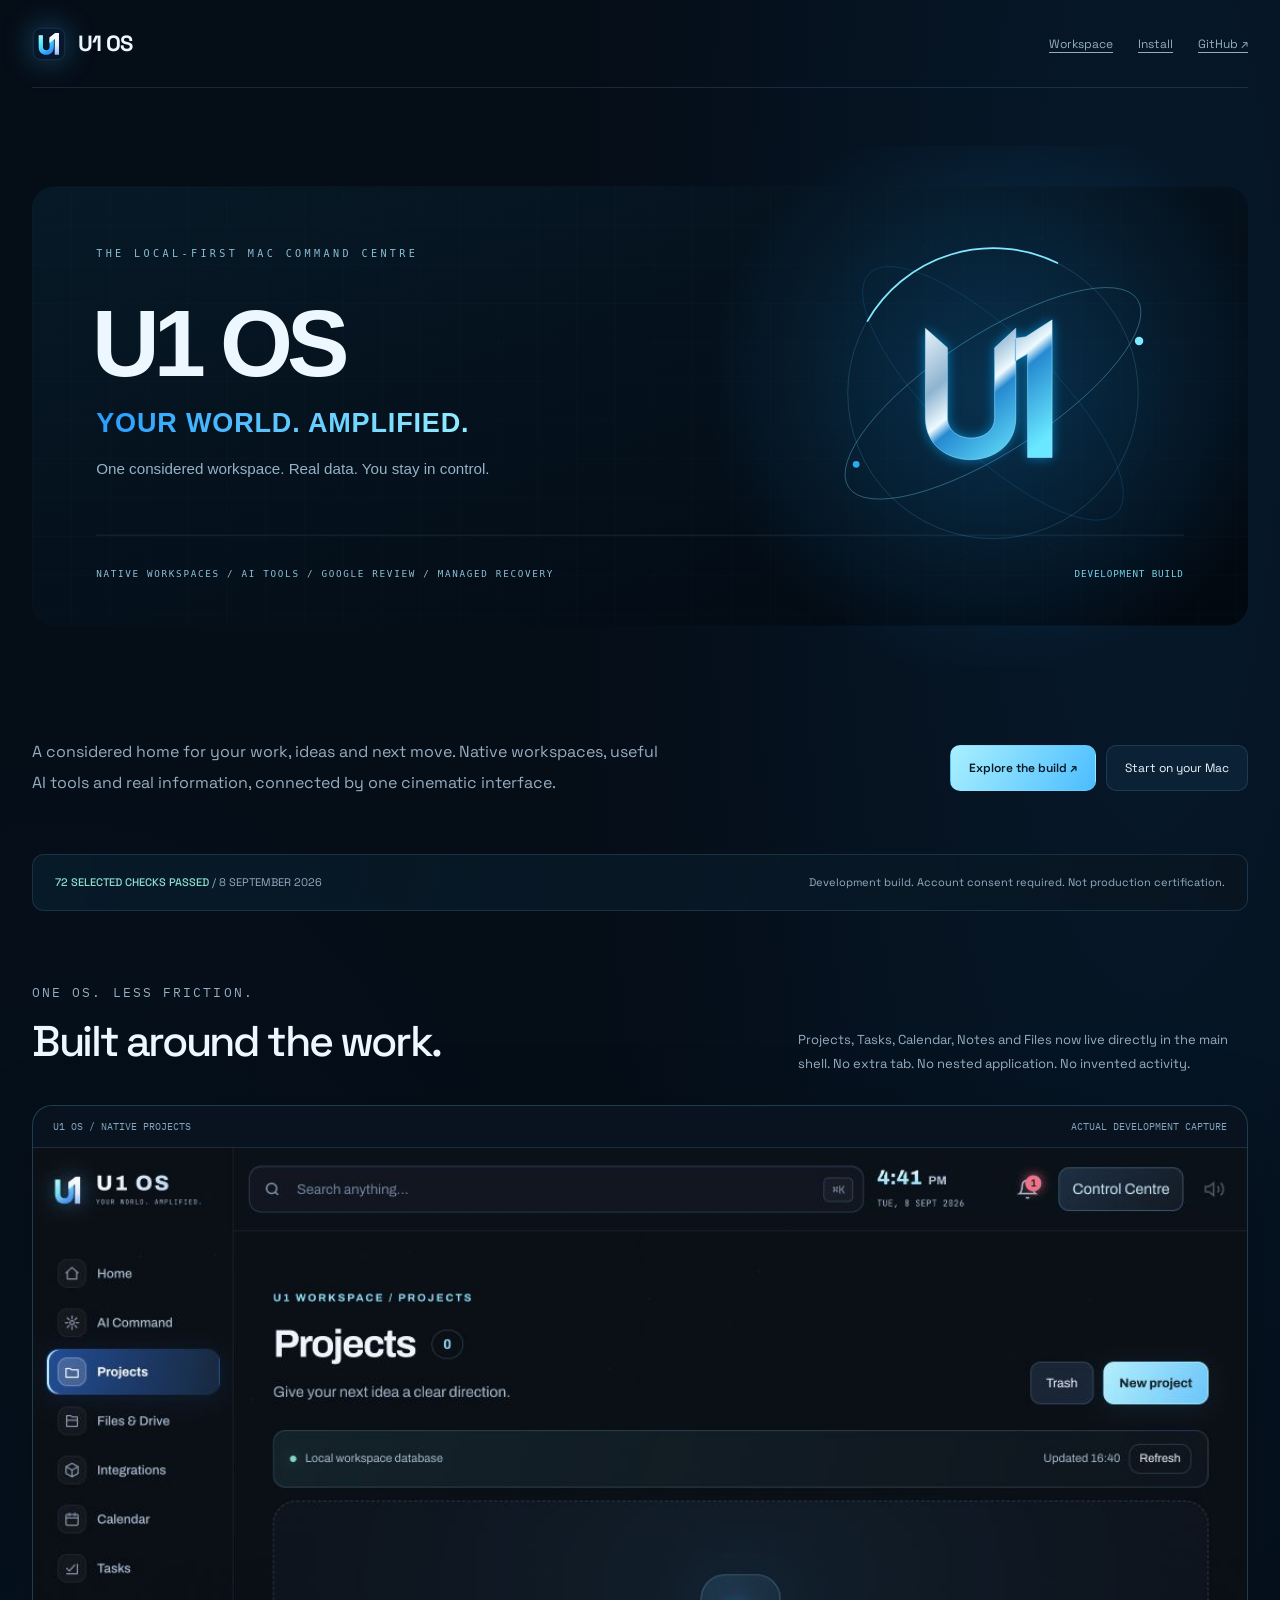
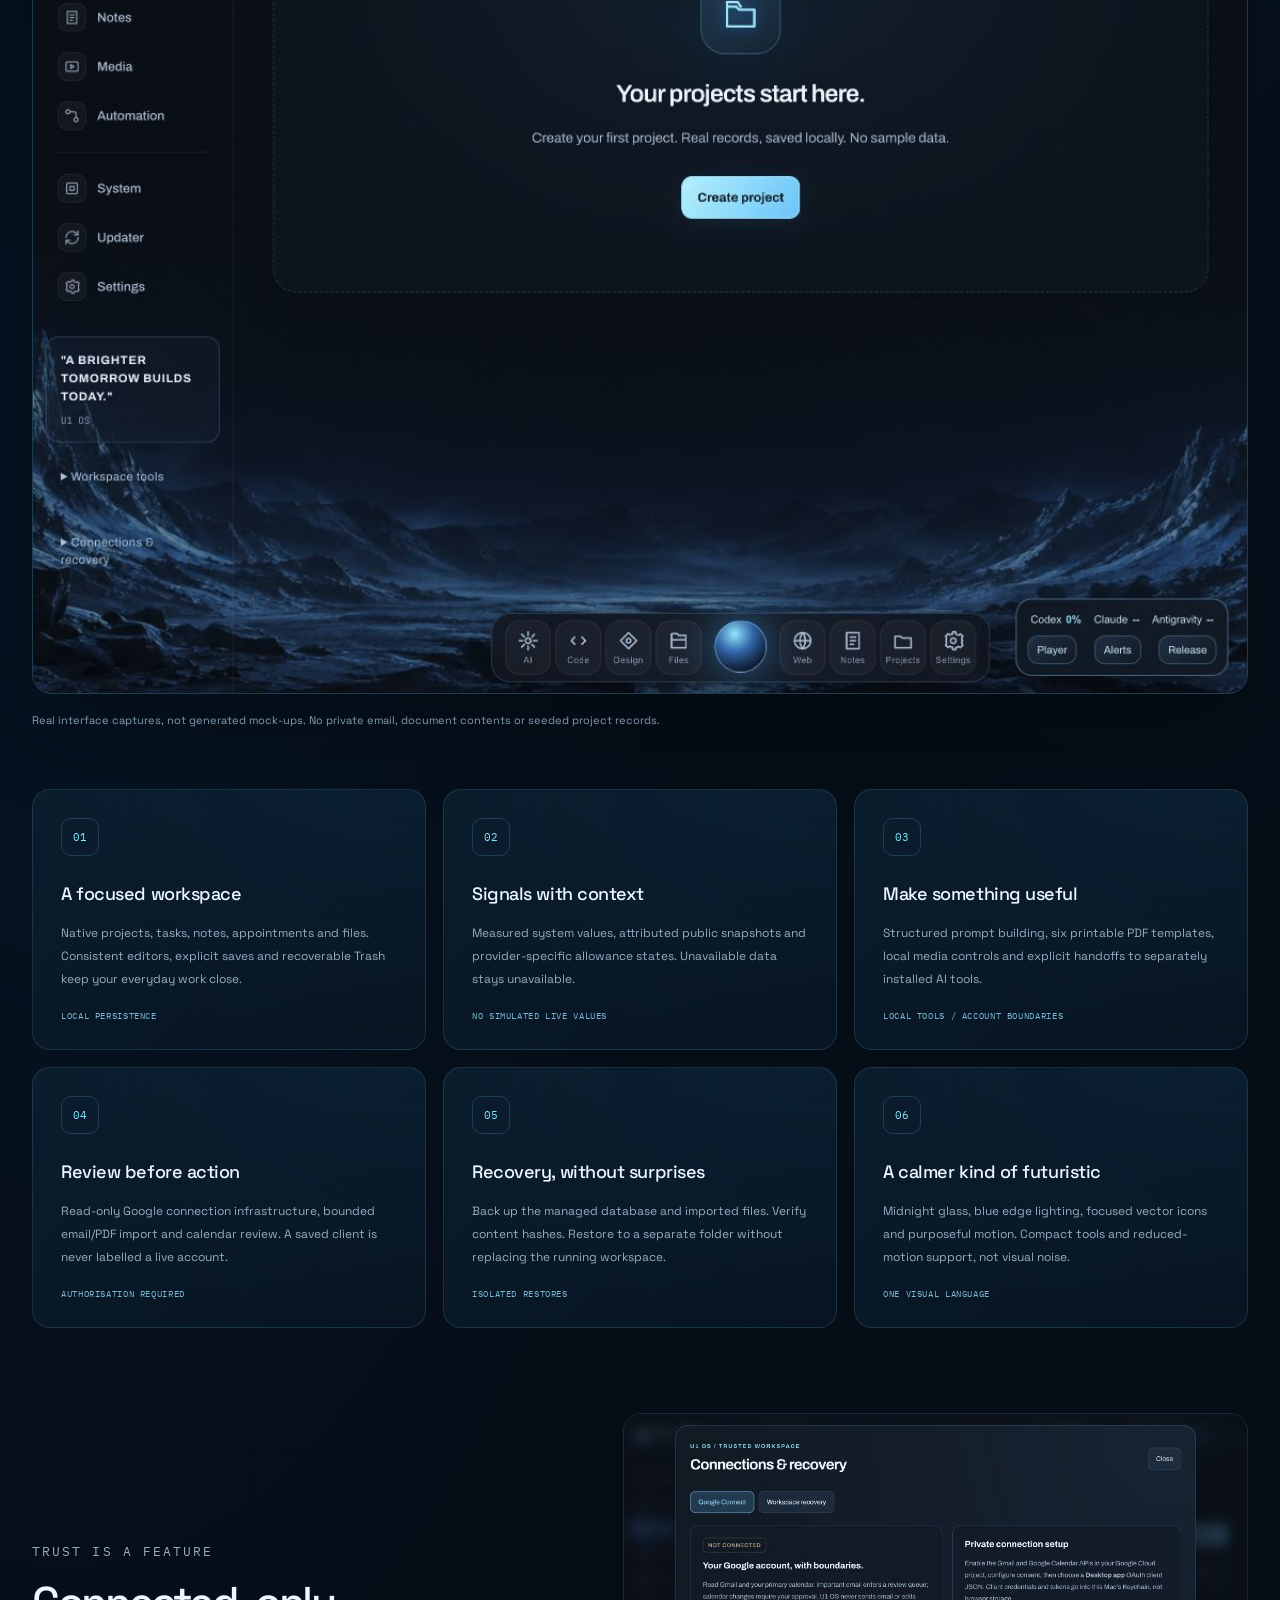
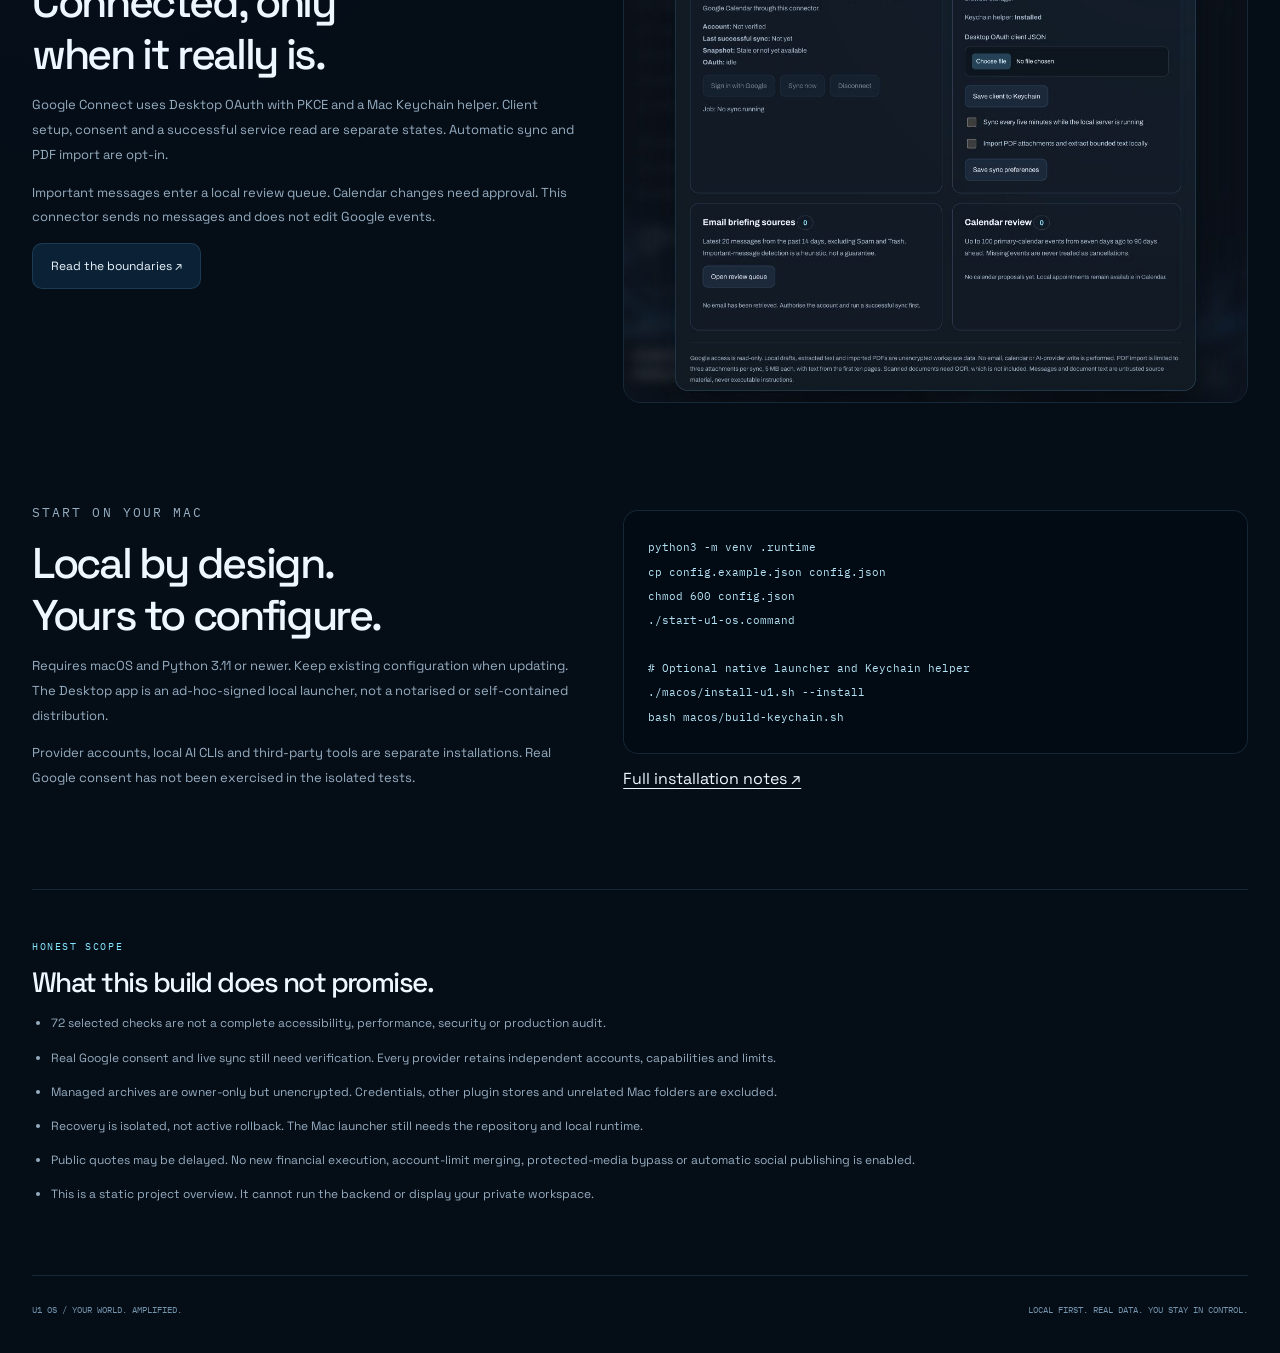
==== commit 8238e1a0: "feat: add native workspaces, Google review and managed recovery" ====
--- a/docs/index.html
+++ b/docs/index.html
@@ -1,7 +1,17 @@
 <!doctype html>
-<html lang="en"><head><meta charset="utf-8"><meta name="viewport" content="width=device-width,initial-scale=1"><title>U1 OS | Your personal operating space</title><meta name="description" content="A personal macOS workspace for ideas, public signals, AI tools and local research. Development snapshot with explicit integration boundaries."><link rel="icon" href="../static/favicon.svg"><link rel="preconnect" href="https://fonts.googleapis.com"><link href="https://fonts.googleapis.com/css2?family=Space+Grotesk:wght@400;500;600;700&family=IBM+Plex+Mono:wght@400;500&display=swap" rel="stylesheet"><style>
-:root{--bg:#0b1727;--mint:#9ef6d5;--text:#edf8fc;--muted:#a0bacb;--line:#b6e7f025}*{box-sizing:border-box}html{scroll-behavior:smooth}body{margin:0;background:radial-gradient(ellipse at 10% 0%,#27657565,transparent 45%),radial-gradient(ellipse at 100% 40%,#234d8045,transparent 55%),var(--bg);color:var(--text);font-family:'Space Grotesk',sans-serif;line-height:1.7}a{color:inherit}nav{max-width:1220px;margin:auto;padding:26px 30px;display:flex;justify-content:space-between;align-items:center;border-bottom:1px solid var(--line)}.brand{font-size:23px;letter-spacing:-1px;font-weight:700;text-decoration:none}.brand span{color:var(--mint)}.nav-links{display:flex;gap:25px;font-size:12px;color:var(--muted)}main{max-width:1220px;margin:auto;padding:65px 30px}.hero{display:grid;grid-template-columns:1.35fr 1fr;gap:50px;align-items:center;min-height:510px}.eyebrow{font:10px 'IBM Plex Mono',monospace;letter-spacing:.16em;color:var(--mint)}h1{font-size:clamp(50px,6.4vw,86px);line-height:1.04;letter-spacing:-.075em;font-weight:500;margin:25px 0}h1 span{color:var(--mint)}.lead{max-width:510px;font-size:17px;color:var(--muted);line-height:1.9}.actions{display:flex;gap:12px;flex-wrap:wrap;margin:29px 0}.button{display:inline-flex;align-items:center;justify-content:center;gap:25px;padding:12px 20px;border-radius:11px;border:1px solid var(--line);background:#d0f2ff06;font-size:12px;text-decoration:none}.primary{background:linear-gradient(115deg,#a5ffcf,#82daec);color:#123639;border-color:#baffeb50}.orbit{height:390px;position:relative;display:grid;place-items:center}.ring{position:absolute;width:300px;height:300px;border:1px solid #9dfadd55;border-radius:50%;animation:orbit 35s linear infinite}.ring:after{content:'';position:absolute;top:-4px;left:50%;width:7px;height:7px;border-radius:50%;background:#b3ffe3;box-shadow:0 0 22px #a0ffde}.ring.two{width:245px;height:245px;border-color:#a2c9ff60;animation-direction:reverse;animation-duration:45s}.ring.three{width:350px;height:350px;border-color:#e6c19835;animation-duration:55s}.core{width:135px;height:135px;display:grid;place-items:center;font-size:44px;font-weight:600;letter-spacing:-4px;border:1px solid #aaffdd70;border-radius:35px;background:linear-gradient(135deg,#61e2c936,#688ad32b);box-shadow:0 0 90px #92ffce20,inset 0 1px #d9fff550;color:#c9ffe9}.status{padding:17px 22px;border:1px solid #e7c48c30;border-radius:12px;background:#e7c48c06;font-size:12px;color:#cdbf9f;margin:25px 0 65px}.section-head{display:flex;justify-content:space-between;gap:30px;align-items:end;margin-bottom:28px}h2{font-size:36px;font-weight:500;letter-spacing:-.05em;margin:0}.section-head p{max-width:450px;font-size:13px;color:var(--muted);margin:0}.grid{display:grid;grid-template-columns:repeat(3,minmax(0,1fr));gap:18px}.card{background:linear-gradient(140deg,#213e50a8,#182d43bb);border:1px solid var(--line);border-radius:20px;padding:26px;box-shadow:inset 0 1px #edffff0a}.mark{width:38px;height:38px;display:grid;place-items:center;border:1px solid currentColor;border-radius:11px;color:var(--tone);font:11px 'IBM Plex Mono',monospace;box-shadow:0 0 25px color-mix(in srgb,var(--tone) 10%,transparent);margin-bottom:21px}.card h3{font-size:19px;font-weight:500;margin:0 0 12px;letter-spacing:-.03em}.card p{color:var(--muted);font-size:12px;line-height:1.9;margin:0}.setup{margin:70px 0 0;display:grid;grid-template-columns:1fr 1fr;gap:24px}.setup p,.setup li{font-size:13px;color:var(--muted)}pre{padding:24px;border-radius:15px;background:#071522;border:1px solid var(--line);overflow:auto;color:#bdf2d8;font:11px/2.2 'IBM Plex Mono',monospace}.boundaries{margin-top:65px;padding-top:35px;border-top:1px solid var(--line)}.boundaries ul{padding-left:20px;color:var(--muted);font-size:13px;line-height:2.1}.boundaries h2{font-size:28px}footer{max-width:1220px;margin:auto;padding:35px 30px;border-top:1px solid var(--line);display:flex;justify-content:space-between;gap:20px;font:9px/1.8 'IBM Plex Mono',monospace;color:#8caab9}a:focus-visible{outline:2px solid var(--mint);outline-offset:5px}@keyframes orbit{to{transform:rotate(360deg)}}@media(max-width:900px){.hero{grid-template-columns:1.4fr 1fr;gap:10px}.orbit{transform:scale(.8);transform-origin:center}.grid{grid-template-columns:1fr 1fr}.section-head{align-items:start;flex-direction:column}}@media(max-width:650px){nav{padding:20px}.nav-links{gap:15px;font-size:10px}main{padding:40px 20px}.hero{display:block;min-height:0}.hero h1{font-size:58px}.lead{font-size:14px}.orbit{height:300px;transform:scale(.8)}.grid,.setup{grid-template-columns:1fr}.status{margin-top:0}.section-head h2{font-size:30px}.card{padding:24px}footer{flex-direction:column;padding:25px 20px}}@media(prefers-reduced-motion:reduce){*{animation:none!important;scroll-behavior:auto!important}}
-</style></head><body><nav><a class="brand" href="#">U1 <span>OS</span></a><div class="nav-links"><a href="#workspace">Workspace</a><a href="#setup">Install</a><a href="https://github.com/U1-OS/U1-OS-MAC-">GitHub &#8599;</a></div></nav><main><section class="hero"><div><p class="eyebrow">YOUR PERSONAL OPERATING SPACE</p><h1>Less noise.<br><span>More possibility.</span></h1><p class="lead">Your ideas, signals and next move. A colourful, considered workspace that brings your tools together on your Mac.</p><div class="actions"><a class="button primary" href="https://github.com/U1-OS/U1-OS-MAC-">Explore the source <span>&#8599;</span></a><a class="button" href="#setup">Set up locally</a></div></div><div class="orbit" aria-hidden="true"><div class="ring"></div><div class="ring two"></div><div class="ring three"></div><div class="core">U1 OS</div></div></section><div class="status">DEVELOPMENT SNAPSHOT / The interface and adapters are being rebuilt. This page is a project overview, not a live dashboard or proof that every integration is connected.</div><section id="workspace"><div class="section-head"><h2>Your day, in focus.</h2><p>Purposeful motion. Configurable widgets. Clear sources. An operating space built around what matters to you.</p></div><div class="grid"><article class="card"><span class="mark" style="--tone:#a4f3d4">01</span><h3>A personal home</h3><p>Weather, time, headlines, public scores, indicative quotes, notes and research widgets. Choose what stays in view.</p></article><article class="card"><span class="mark" style="--tone:#9ccfff">02</span><h3>Signals with context</h3><p>Source labels and timestamps distinguish available information from delayed quotes, disconnected providers and schedule-based market clocks.</p></article><article class="card"><span class="mark" style="--tone:#ffc599">03</span><h3>Your AI workspace</h3><p>Build a useful prompt, hand off a brief, or explicitly run a signed-in local Claude Code or Codex task. Account access is never assumed.</p></article><article class="card"><span class="mark" style="--tone:#9fdfa8">04</span><h3>Research, organised</h3><p>Launch local tools and save attributed observations in a local casebook. Matching accounts remain unverified; private linked emails are not exposed.</p></article><article class="card"><span class="mark" style="--tone:#eab7d0">05</span><h3>An improvement inbox</h3><p>Auto Finder checks local setup and runtime availability. Its suggestions do not install software, modify projects or spend your AI allowance.</p></article><article class="card"><span class="mark" style="--tone:#dcd5a3">06</span><h3>You stay in control</h3><p>Settings and integrations have their own space. Motion can be reduced, widgets hidden, and sensitive data kept out of the source upload.</p></article></div></section><section class="setup" id="setup"><div><p class="eyebrow">START ON YOUR MAC</p><h2>A local workspace.<br>Not a cloud account.</h2><p>Requires macOS and Python 3.11 or newer. Clone the repository, create a local runtime and copy the empty example configuration. Keep existing credentials when updating.</p><p>The included macOS .app is a repository-relative launcher, not a signed standalone installer. Provider accounts and third-party tools are separate.</p></div><div><pre>python3 -m venv .runtime
+<html lang="en"><head><meta charset="utf-8"><meta name="viewport" content="width=device-width,initial-scale=1"><title>U1 OS | Your world. Amplified.</title><meta name="description" content="A local-first Mac command centre with native workspaces, AI tools, read-only Google review and managed recovery. Explore the development build."><meta property="og:title" content="U1 OS | Your world. Amplified."><meta property="og:description" content="One considered workspace. Real data. You stay in control."><meta name="theme-color" content="#050d17"><link rel="icon" href="../static/favicon.svg"><link rel="preconnect" href="https://fonts.googleapis.com"><link href="https://fonts.googleapis.com/css2?family=Space+Grotesk:wght@400;500;600;700&family=IBM+Plex+Mono:wght@400;500&display=swap" rel="stylesheet"><style>
+:root{--void:#050d17;--ink:#edf7ff;--muted:#96adc0;--cyan:#85e7ff;--line:#7fc8f026}*{box-sizing:border-box}html{scroll-behavior:smooth}body{margin:0;color:var(--ink);background:radial-gradient(ellipse at 90% 8%,#0b52892b,transparent 36%),radial-gradient(ellipse at 5% 45%,#08487620,transparent 38%),var(--void);font-family:'Space Grotesk',sans-serif;line-height:1.7}a{color:inherit;text-underline-offset:4px}a:focus-visible{outline:2px solid var(--cyan);outline-offset:6px}.wrap{width:min(1240px,calc(100% - 64px));margin:auto}nav{display:flex;justify-content:space-between;align-items:center;padding:25px 0;border-bottom:1px solid var(--line)}.brand{display:flex;gap:12px;align-items:center;font-size:22px;font-weight:700;letter-spacing:-.05em;text-decoration:none}.brand img{width:34px;filter:drop-shadow(0 0 15px #38baff60)}.links{display:flex;gap:25px;font-size:12px;color:var(--muted)}.hero{padding:58px 0 30px}.hero img{display:block;width:100%;border-radius:22px}.intro{display:flex;justify-content:space-between;align-items:center;gap:30px;padding:25px 0 40px}.lead{max-width:640px;font-size:16px;color:var(--muted);line-height:1.9}.actions{display:flex;flex-wrap:wrap;gap:10px}.button{display:inline-flex;gap:18px;align-items:center;padding:12px 18px;border:1px solid var(--line);border-radius:10px;font-size:12px;text-decoration:none;background:#0b2236;transition:transform .2s,border-color .2s;white-space:nowrap}.button:hover{transform:translateY(-2px);border-color:#86dfff}.primary{background:linear-gradient(120deg,#a9f0ff,#4bbdff);color:#071925;font-weight:600}.status{display:flex;justify-content:space-between;gap:25px;padding:18px 22px;border:1px solid var(--line);border-radius:12px;background:linear-gradient(100deg,#0c2d4166,#081521);font-size:11px;color:var(--muted);margin-bottom:70px}.status strong{color:#8cdccf;font-weight:500}.eyebrow{font:10px/1.8 'IBM Plex Mono',monospace;letter-spacing:.16em;color:var(--cyan)}.section-head{display:flex;justify-content:space-between;gap:30px;align-items:end;margin-bottom:28px}h1,h2{font-size:clamp(30px,3.5vw,43px);font-weight:500;letter-spacing:-.055em;line-height:1.2;margin:10px 0}.section-head p{max-width:450px;font-size:13px;color:var(--muted);line-height:1.9;margin:0}.preview{border:1px solid #76bfe73d;border-radius:20px;overflow:hidden;background:#08131f;box-shadow:0 35px 90px #0004}.preview-bar{padding:14px 20px;display:flex;justify-content:space-between;gap:20px;font:10px 'IBM Plex Mono',monospace;color:#83a5bd;border-bottom:1px solid var(--line)}.preview img{display:block;width:100%;height:auto}.caption{font-size:11px;color:#849eb2;margin:17px 0 60px}.grid{display:grid;grid-template-columns:repeat(3,minmax(0,1fr));gap:17px}.card{padding:28px;border:1px solid var(--line);border-radius:18px;background:radial-gradient(ellipse at 100% 0,#14517921,transparent 75%),linear-gradient(135deg,#0a1c2c,#071320)}.number{display:grid;place-items:center;width:38px;height:38px;border:1px solid #78d8ff30;border-radius:10px;color:var(--cyan);font:11px 'IBM Plex Mono',monospace;margin-bottom:23px}.card h3{font-size:18px;font-weight:500;letter-spacing:-.025em;margin:0 0 12px}.card p{font-size:12px;line-height:1.9;color:var(--muted);margin:0}.tag{display:block;margin-top:20px;font:9px 'IBM Plex Mono',monospace;letter-spacing:.07em;color:#7db6d2}.connection,.setup{display:grid;grid-template-columns:1fr 1.15fr;align-items:center;gap:48px;margin:85px 0}.connection p,.setup p{font-size:13px;color:var(--muted);line-height:1.9}.connection img{width:100%;border:1px solid var(--line);border-radius:18px}pre{padding:24px;border:1px solid var(--line);background:#020a13;border-radius:15px;overflow:auto;color:#b4e3f5;font:11px/2.2 'IBM Plex Mono',monospace}.boundaries{padding:38px 0 55px;border-top:1px solid var(--line)}.boundaries h2{font-size:28px}.boundaries ul{padding-left:19px;font-size:12px;line-height:2.1;color:var(--muted);max-width:900px}.boundaries li{margin:9px 0}footer{display:flex;justify-content:space-between;gap:20px;padding:25px 0 35px;border-top:1px solid var(--line);font:9px/1.9 'IBM Plex Mono',monospace;color:#7394ac}@media(max-width:950px){.intro,.section-head{align-items:start;flex-direction:column}.grid{grid-template-columns:1fr 1fr}.connection,.setup{gap:25px}}@media(max-width:650px){.wrap{width:calc(100% - 36px)}.links{gap:12px;font-size:10px}.hero{padding-top:30px}.hero img{min-height:220px;object-fit:cover;object-position:left}.lead{font-size:14px}.status{flex-direction:column;gap:10px;margin-bottom:45px}.grid,.connection,.setup{grid-template-columns:1fr}.connection,.setup{margin:55px 0}.card{padding:24px}.preview-bar{font-size:8px;padding:12px}.caption{margin-bottom:40px}footer{flex-direction:column}}@media(prefers-reduced-motion:reduce){*{scroll-behavior:auto!important;transition:none!important}}
+</style></head><body><div class="wrap"><nav><a class="brand" href="#"><img src="../static/favicon.svg" alt="">U1 OS</a><div class="links"><a href="#workspace">Workspace</a><a href="#setup">Install</a><a href="https://github.com/U1-OS/U1-OS-MAC-">GitHub &#8599;</a></div></nav><main>
+<section class="hero" aria-label="U1 OS: Your world. Amplified."><img src="cover.svg" alt="U1 OS. Your world. Amplified. A local-first Mac command centre." width="1440" height="520"></section><section class="intro"><p class="lead">A considered home for your work, ideas and next move. Native workspaces, useful AI tools and real information, connected by one cinematic interface.</p><div class="actions"><a class="button primary" href="https://github.com/U1-OS/U1-OS-MAC-/tree/codex/u1-cinematic-rebuild-20260908">Explore the build &#8599;</a><a class="button" href="#setup">Start on your Mac</a></div></section><div class="status"><span><strong>72 SELECTED CHECKS PASSED</strong> / 8 SEPTEMBER 2026</span><span>Development build. Account consent required. Not production certification.</span></div>
+<section id="workspace"><div class="section-head"><div><p class="eyebrow">ONE OS. LESS FRICTION.</p><h1>Built around the work.</h1></div><p>Projects, Tasks, Calendar, Notes and Files now live directly in the main shell. No extra tab. No nested application. No invented activity.</p></div><div class="preview"><div class="preview-bar"><span>U1 OS / NATIVE PROJECTS</span><span>ACTUAL DEVELOPMENT CAPTURE</span></div><img src="screenshots/native-projects.png" alt="Native Projects inside U1 OS with compact navigation and a real empty workspace" width="1137" height="1072"></div><p class="caption">Real interface captures, not generated mock-ups. No private email, document contents or seeded project records.</p>
+<div class="grid"><article class="card"><span class="number">01</span><h3>A focused workspace</h3><p>Native projects, tasks, notes, appointments and files. Consistent editors, explicit saves and recoverable Trash keep your everyday work close.</p><span class="tag">LOCAL PERSISTENCE</span></article><article class="card"><span class="number">02</span><h3>Signals with context</h3><p>Measured system values, attributed public snapshots and provider-specific allowance states. Unavailable data stays unavailable.</p><span class="tag">NO SIMULATED LIVE VALUES</span></article><article class="card"><span class="number">03</span><h3>Make something useful</h3><p>Structured prompt building, six printable PDF templates, local media controls and explicit handoffs to separately installed AI tools.</p><span class="tag">LOCAL TOOLS / ACCOUNT BOUNDARIES</span></article><article class="card"><span class="number">04</span><h3>Review before action</h3><p>Read-only Google connection infrastructure, bounded email/PDF import and calendar review. A saved client is never labelled a live account.</p><span class="tag">AUTHORISATION REQUIRED</span></article><article class="card"><span class="number">05</span><h3>Recovery, without surprises</h3><p>Back up the managed database and imported files. Verify content hashes. Restore to a separate folder without replacing the running workspace.</p><span class="tag">ISOLATED RESTORES</span></article><article class="card"><span class="number">06</span><h3>A calmer kind of futuristic</h3><p>Midnight glass, blue edge lighting, focused vector icons and purposeful motion. Compact tools and reduced-motion support, not visual noise.</p><span class="tag">ONE VISUAL LANGUAGE</span></article></div></section>
+<section class="connection"><div><p class="eyebrow">TRUST IS A FEATURE</p><h2>Connected, only<br>when it really is.</h2><p>Google Connect uses Desktop OAuth with PKCE and a Mac Keychain helper. Client setup, consent and a successful service read are separate states. Automatic sync and PDF import are opt-in.</p><p>Important messages enter a local review queue. Calendar changes need approval. This connector sends no messages and does not edit Google events.</p><a class="button" href="https://github.com/U1-OS/U1-OS-MAC-/blob/codex/u1-cinematic-rebuild-20260908/docs/U1-OS-CONNECTIONS-RECOVERY.md">Read the boundaries &#8599;</a></div><img src="screenshots/google-connect.png" alt="Google Connect before authorisation, with installed Keychain helper and read-only boundaries" loading="lazy"></section>
+<section class="setup" id="setup"><div><p class="eyebrow">START ON YOUR MAC</p><h2>Local by design.<br>Yours to configure.</h2><p>Requires macOS and Python 3.11 or newer. Keep existing configuration when updating. The Desktop app is an ad-hoc-signed local launcher, not a notarised or self-contained distribution.</p><p>Provider accounts, local AI CLIs and third-party tools are separate installations. Real Google consent has not been exercised in the isolated tests.</p></div><div><pre>python3 -m venv .runtime
 cp config.example.json config.json
 chmod 600 config.json
-./start-u1-os.command</pre><p><a href="https://github.com/U1-OS/U1-OS-MAC-/blob/main/INSTALLATION.md">Read the installation notes &#8599;</a></p></div></section><section class="boundaries"><h2>Clear boundaries, by design.</h2><ul><li>Public feeds can fail or be delayed. Stock widgets do not provide execution quotes or place trades.</li><li>Market clocks use a published calendar snapshot, not live halt monitoring. Victoria warning RSS is not an emergency-alert service.</li><li>Credentials and casebook files are local and access-restricted where configured, but not encrypted by these interfaces.</li><li>New Home widgets do not invent values. Other recovered modules still need a complete simulation, runtime and security audit.</li><li>Full browser and provider validation, portable native packaging, and several requested account/media workflows remain unfinished.</li></ul></section></main><footer><span>U1 OS / PERSONAL OPERATING SPACE</span><span>Static project overview. No private workspace data is displayed here.</span></footer></body></html>
+./start-u1-os.command
+
+# Optional native launcher and Keychain helper
+./macos/install-u1.sh --install
+bash macos/build-keychain.sh</pre><a href="https://github.com/U1-OS/U1-OS-MAC-/blob/codex/u1-cinematic-rebuild-20260908/INSTALLATION.md">Full installation notes &#8599;</a></div></section>
+<section class="boundaries"><p class="eyebrow">HONEST SCOPE</p><h2>What this build does not promise.</h2><ul><li>72 selected checks are not a complete accessibility, performance, security or production audit.</li><li>Real Google consent and live sync still need verification. Every provider retains independent accounts, capabilities and limits.</li><li>Managed archives are owner-only but unencrypted. Credentials, other plugin stores and unrelated Mac folders are excluded.</li><li>Recovery is isolated, not active rollback. The Mac launcher still needs the repository and local runtime.</li><li>Public quotes may be delayed. No new financial execution, account-limit merging, protected-media bypass or automatic social publishing is enabled.</li><li>This is a static project overview. It cannot run the backend or display your private workspace.</li></ul></section></main><footer><span>U1 OS / YOUR WORLD. AMPLIFIED.</span><span>LOCAL FIRST. REAL DATA. YOU STAY IN CONTROL.</span></footer></div></body></html>
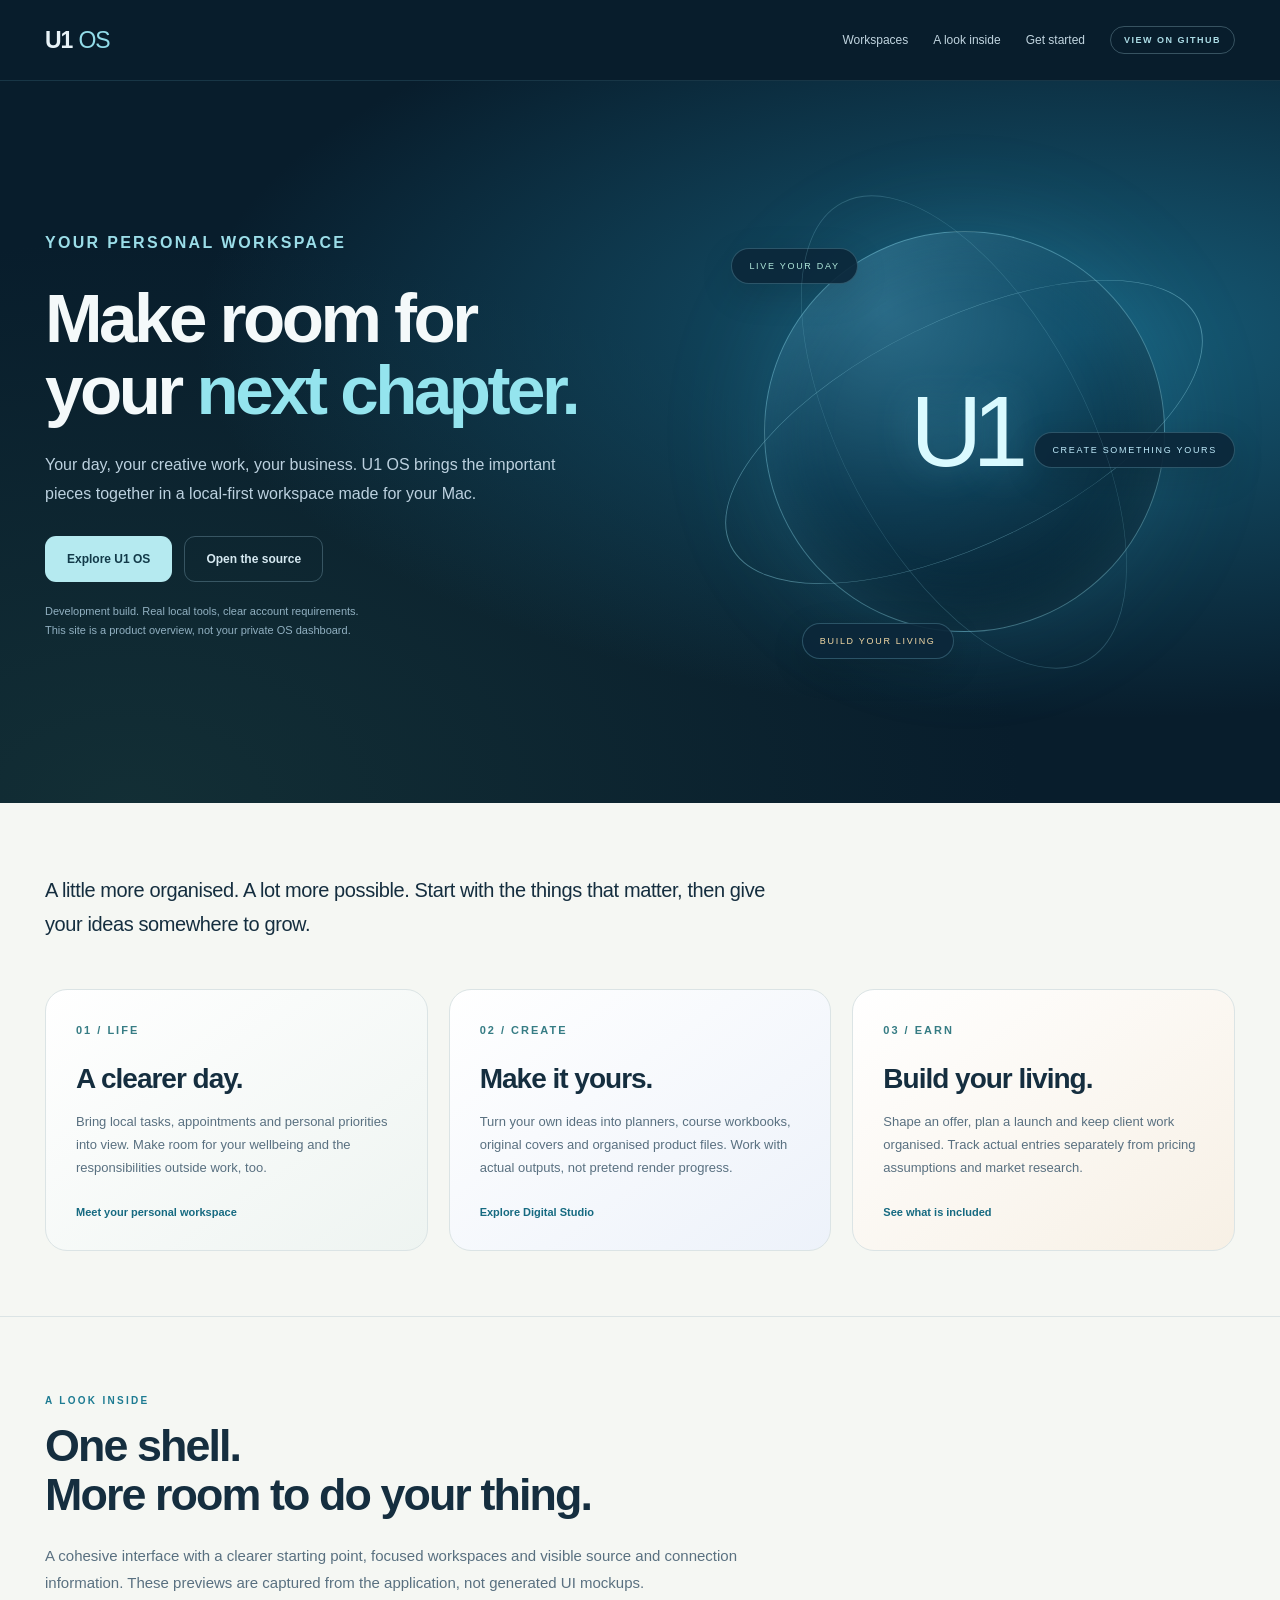
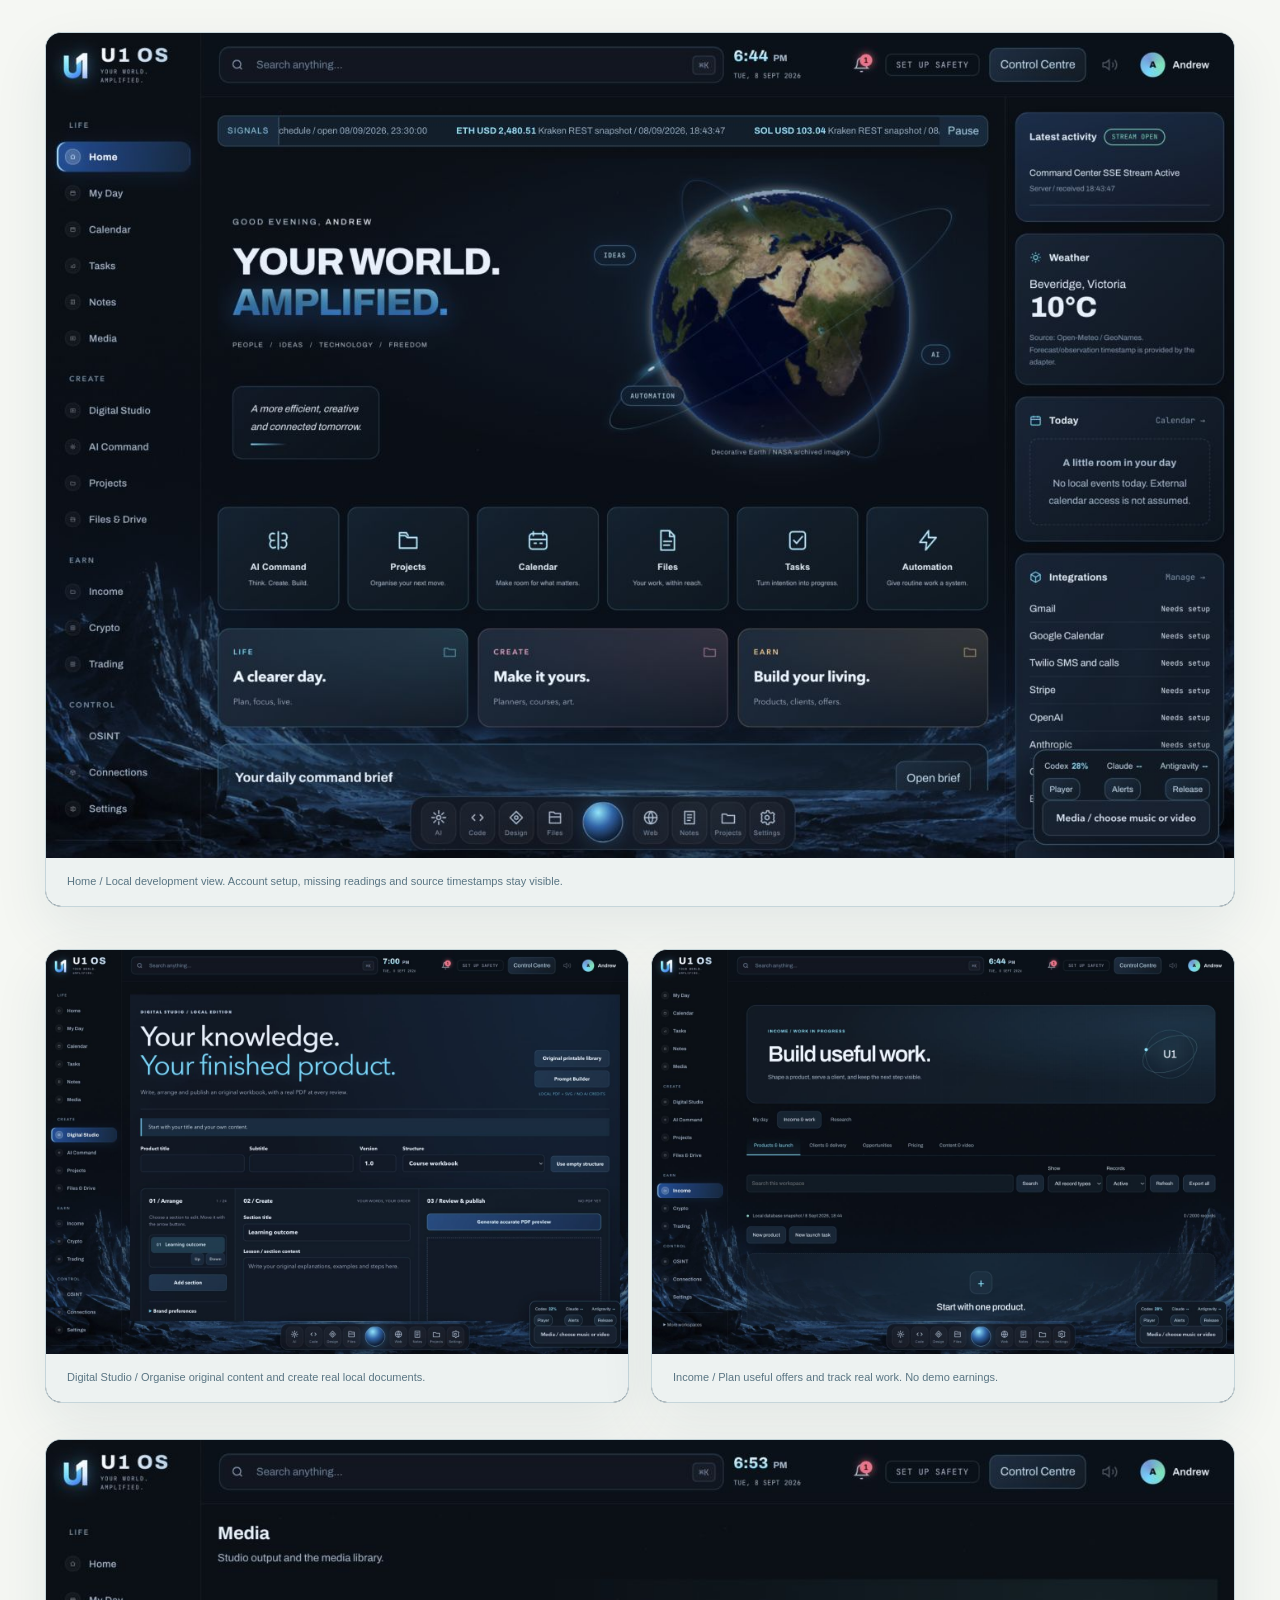
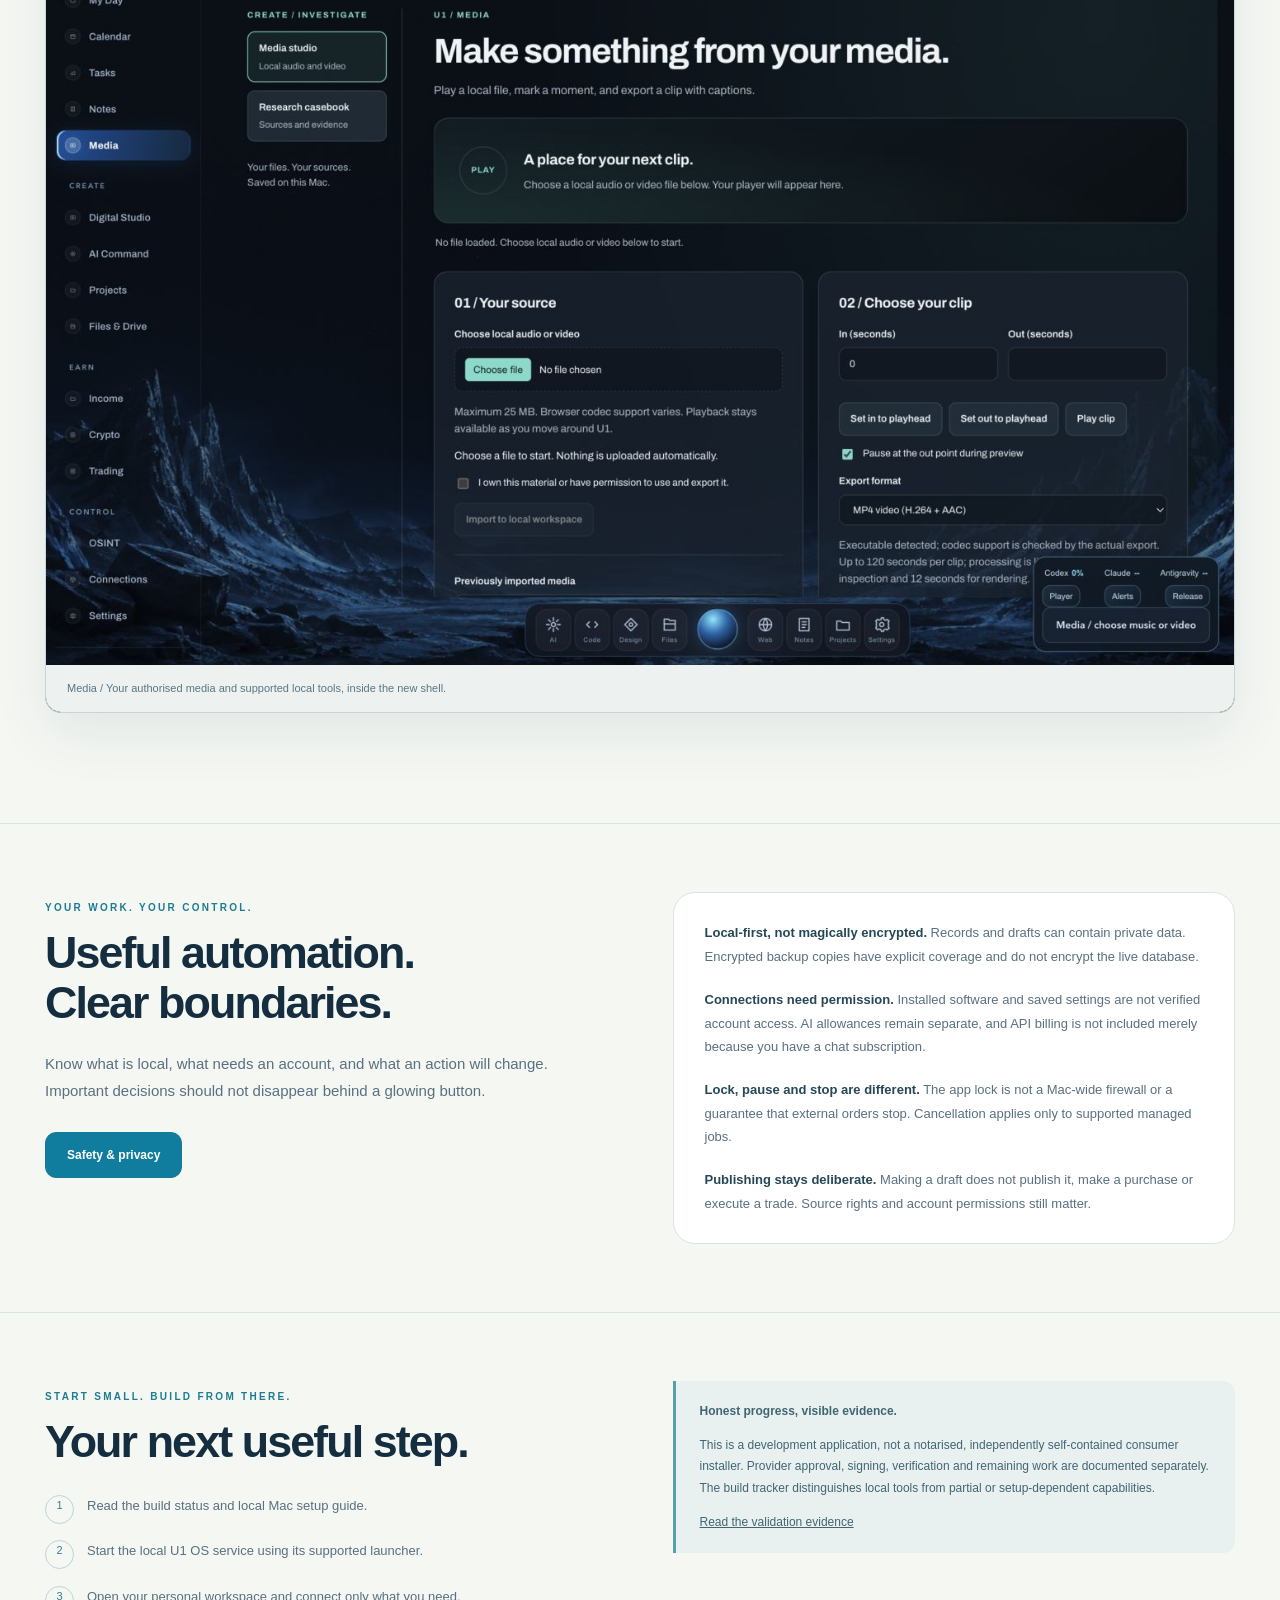
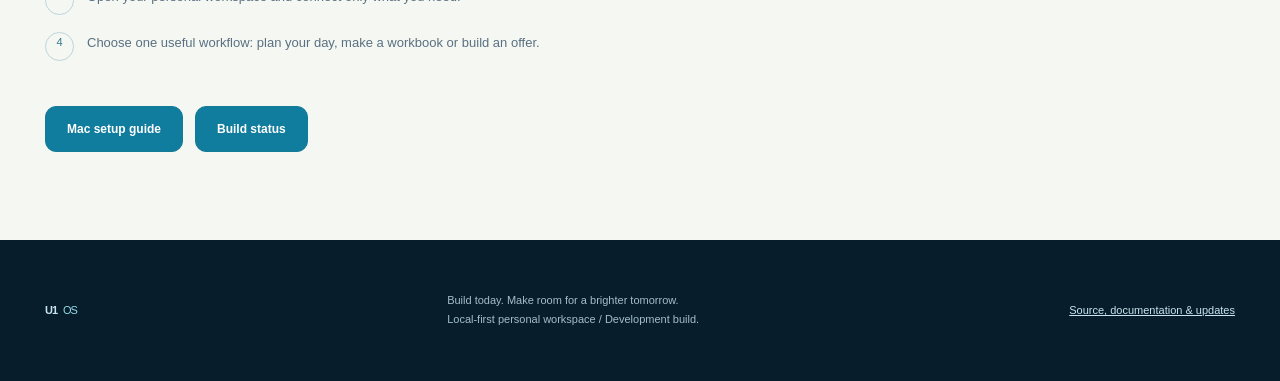
==== commit ceb582ab: "feat: unify personal OS shell with native studio media and research" ====
--- a/docs/index.html
+++ b/docs/index.html
@@ -1,17 +1,23 @@
 <!doctype html>
-<html lang="en"><head><meta charset="utf-8"><meta name="viewport" content="width=device-width,initial-scale=1"><title>U1 OS | Your world. Amplified.</title><meta name="description" content="A local-first Mac command centre with native workspaces, AI tools, read-only Google review and managed recovery. Explore the development build."><meta property="og:title" content="U1 OS | Your world. Amplified."><meta property="og:description" content="One considered workspace. Real data. You stay in control."><meta name="theme-color" content="#050d17"><link rel="icon" href="../static/favicon.svg"><link rel="preconnect" href="https://fonts.googleapis.com"><link href="https://fonts.googleapis.com/css2?family=Space+Grotesk:wght@400;500;600;700&family=IBM+Plex+Mono:wght@400;500&display=swap" rel="stylesheet"><style>
-:root{--void:#050d17;--ink:#edf7ff;--muted:#96adc0;--cyan:#85e7ff;--line:#7fc8f026}*{box-sizing:border-box}html{scroll-behavior:smooth}body{margin:0;color:var(--ink);background:radial-gradient(ellipse at 90% 8%,#0b52892b,transparent 36%),radial-gradient(ellipse at 5% 45%,#08487620,transparent 38%),var(--void);font-family:'Space Grotesk',sans-serif;line-height:1.7}a{color:inherit;text-underline-offset:4px}a:focus-visible{outline:2px solid var(--cyan);outline-offset:6px}.wrap{width:min(1240px,calc(100% - 64px));margin:auto}nav{display:flex;justify-content:space-between;align-items:center;padding:25px 0;border-bottom:1px solid var(--line)}.brand{display:flex;gap:12px;align-items:center;font-size:22px;font-weight:700;letter-spacing:-.05em;text-decoration:none}.brand img{width:34px;filter:drop-shadow(0 0 15px #38baff60)}.links{display:flex;gap:25px;font-size:12px;color:var(--muted)}.hero{padding:58px 0 30px}.hero img{display:block;width:100%;border-radius:22px}.intro{display:flex;justify-content:space-between;align-items:center;gap:30px;padding:25px 0 40px}.lead{max-width:640px;font-size:16px;color:var(--muted);line-height:1.9}.actions{display:flex;flex-wrap:wrap;gap:10px}.button{display:inline-flex;gap:18px;align-items:center;padding:12px 18px;border:1px solid var(--line);border-radius:10px;font-size:12px;text-decoration:none;background:#0b2236;transition:transform .2s,border-color .2s;white-space:nowrap}.button:hover{transform:translateY(-2px);border-color:#86dfff}.primary{background:linear-gradient(120deg,#a9f0ff,#4bbdff);color:#071925;font-weight:600}.status{display:flex;justify-content:space-between;gap:25px;padding:18px 22px;border:1px solid var(--line);border-radius:12px;background:linear-gradient(100deg,#0c2d4166,#081521);font-size:11px;color:var(--muted);margin-bottom:70px}.status strong{color:#8cdccf;font-weight:500}.eyebrow{font:10px/1.8 'IBM Plex Mono',monospace;letter-spacing:.16em;color:var(--cyan)}.section-head{display:flex;justify-content:space-between;gap:30px;align-items:end;margin-bottom:28px}h1,h2{font-size:clamp(30px,3.5vw,43px);font-weight:500;letter-spacing:-.055em;line-height:1.2;margin:10px 0}.section-head p{max-width:450px;font-size:13px;color:var(--muted);line-height:1.9;margin:0}.preview{border:1px solid #76bfe73d;border-radius:20px;overflow:hidden;background:#08131f;box-shadow:0 35px 90px #0004}.preview-bar{padding:14px 20px;display:flex;justify-content:space-between;gap:20px;font:10px 'IBM Plex Mono',monospace;color:#83a5bd;border-bottom:1px solid var(--line)}.preview img{display:block;width:100%;height:auto}.caption{font-size:11px;color:#849eb2;margin:17px 0 60px}.grid{display:grid;grid-template-columns:repeat(3,minmax(0,1fr));gap:17px}.card{padding:28px;border:1px solid var(--line);border-radius:18px;background:radial-gradient(ellipse at 100% 0,#14517921,transparent 75%),linear-gradient(135deg,#0a1c2c,#071320)}.number{display:grid;place-items:center;width:38px;height:38px;border:1px solid #78d8ff30;border-radius:10px;color:var(--cyan);font:11px 'IBM Plex Mono',monospace;margin-bottom:23px}.card h3{font-size:18px;font-weight:500;letter-spacing:-.025em;margin:0 0 12px}.card p{font-size:12px;line-height:1.9;color:var(--muted);margin:0}.tag{display:block;margin-top:20px;font:9px 'IBM Plex Mono',monospace;letter-spacing:.07em;color:#7db6d2}.connection,.setup{display:grid;grid-template-columns:1fr 1.15fr;align-items:center;gap:48px;margin:85px 0}.connection p,.setup p{font-size:13px;color:var(--muted);line-height:1.9}.connection img{width:100%;border:1px solid var(--line);border-radius:18px}pre{padding:24px;border:1px solid var(--line);background:#020a13;border-radius:15px;overflow:auto;color:#b4e3f5;font:11px/2.2 'IBM Plex Mono',monospace}.boundaries{padding:38px 0 55px;border-top:1px solid var(--line)}.boundaries h2{font-size:28px}.boundaries ul{padding-left:19px;font-size:12px;line-height:2.1;color:var(--muted);max-width:900px}.boundaries li{margin:9px 0}footer{display:flex;justify-content:space-between;gap:20px;padding:25px 0 35px;border-top:1px solid var(--line);font:9px/1.9 'IBM Plex Mono',monospace;color:#7394ac}@media(max-width:950px){.intro,.section-head{align-items:start;flex-direction:column}.grid{grid-template-columns:1fr 1fr}.connection,.setup{gap:25px}}@media(max-width:650px){.wrap{width:calc(100% - 36px)}.links{gap:12px;font-size:10px}.hero{padding-top:30px}.hero img{min-height:220px;object-fit:cover;object-position:left}.lead{font-size:14px}.status{flex-direction:column;gap:10px;margin-bottom:45px}.grid,.connection,.setup{grid-template-columns:1fr}.connection,.setup{margin:55px 0}.card{padding:24px}.preview-bar{font-size:8px;padding:12px}.caption{margin-bottom:40px}footer{flex-direction:column}}@media(prefers-reduced-motion:reduce){*{scroll-behavior:auto!important;transition:none!important}}
-</style></head><body><div class="wrap"><nav><a class="brand" href="#"><img src="../static/favicon.svg" alt="">U1 OS</a><div class="links"><a href="#workspace">Workspace</a><a href="#setup">Install</a><a href="https://github.com/U1-OS/U1-OS-MAC-">GitHub &#8599;</a></div></nav><main>
-<section class="hero" aria-label="U1 OS: Your world. Amplified."><img src="cover.svg" alt="U1 OS. Your world. Amplified. A local-first Mac command centre." width="1440" height="520"></section><section class="intro"><p class="lead">A considered home for your work, ideas and next move. Native workspaces, useful AI tools and real information, connected by one cinematic interface.</p><div class="actions"><a class="button primary" href="https://github.com/U1-OS/U1-OS-MAC-/tree/codex/u1-cinematic-rebuild-20260908">Explore the build &#8599;</a><a class="button" href="#setup">Start on your Mac</a></div></section><div class="status"><span><strong>72 SELECTED CHECKS PASSED</strong> / 8 SEPTEMBER 2026</span><span>Development build. Account consent required. Not production certification.</span></div>
-<section id="workspace"><div class="section-head"><div><p class="eyebrow">ONE OS. LESS FRICTION.</p><h1>Built around the work.</h1></div><p>Projects, Tasks, Calendar, Notes and Files now live directly in the main shell. No extra tab. No nested application. No invented activity.</p></div><div class="preview"><div class="preview-bar"><span>U1 OS / NATIVE PROJECTS</span><span>ACTUAL DEVELOPMENT CAPTURE</span></div><img src="screenshots/native-projects.png" alt="Native Projects inside U1 OS with compact navigation and a real empty workspace" width="1137" height="1072"></div><p class="caption">Real interface captures, not generated mock-ups. No private email, document contents or seeded project records.</p>
-<div class="grid"><article class="card"><span class="number">01</span><h3>A focused workspace</h3><p>Native projects, tasks, notes, appointments and files. Consistent editors, explicit saves and recoverable Trash keep your everyday work close.</p><span class="tag">LOCAL PERSISTENCE</span></article><article class="card"><span class="number">02</span><h3>Signals with context</h3><p>Measured system values, attributed public snapshots and provider-specific allowance states. Unavailable data stays unavailable.</p><span class="tag">NO SIMULATED LIVE VALUES</span></article><article class="card"><span class="number">03</span><h3>Make something useful</h3><p>Structured prompt building, six printable PDF templates, local media controls and explicit handoffs to separately installed AI tools.</p><span class="tag">LOCAL TOOLS / ACCOUNT BOUNDARIES</span></article><article class="card"><span class="number">04</span><h3>Review before action</h3><p>Read-only Google connection infrastructure, bounded email/PDF import and calendar review. A saved client is never labelled a live account.</p><span class="tag">AUTHORISATION REQUIRED</span></article><article class="card"><span class="number">05</span><h3>Recovery, without surprises</h3><p>Back up the managed database and imported files. Verify content hashes. Restore to a separate folder without replacing the running workspace.</p><span class="tag">ISOLATED RESTORES</span></article><article class="card"><span class="number">06</span><h3>A calmer kind of futuristic</h3><p>Midnight glass, blue edge lighting, focused vector icons and purposeful motion. Compact tools and reduced-motion support, not visual noise.</p><span class="tag">ONE VISUAL LANGUAGE</span></article></div></section>
-<section class="connection"><div><p class="eyebrow">TRUST IS A FEATURE</p><h2>Connected, only<br>when it really is.</h2><p>Google Connect uses Desktop OAuth with PKCE and a Mac Keychain helper. Client setup, consent and a successful service read are separate states. Automatic sync and PDF import are opt-in.</p><p>Important messages enter a local review queue. Calendar changes need approval. This connector sends no messages and does not edit Google events.</p><a class="button" href="https://github.com/U1-OS/U1-OS-MAC-/blob/codex/u1-cinematic-rebuild-20260908/docs/U1-OS-CONNECTIONS-RECOVERY.md">Read the boundaries &#8599;</a></div><img src="screenshots/google-connect.png" alt="Google Connect before authorisation, with installed Keychain helper and read-only boundaries" loading="lazy"></section>
-<section class="setup" id="setup"><div><p class="eyebrow">START ON YOUR MAC</p><h2>Local by design.<br>Yours to configure.</h2><p>Requires macOS and Python 3.11 or newer. Keep existing configuration when updating. The Desktop app is an ad-hoc-signed local launcher, not a notarised or self-contained distribution.</p><p>Provider accounts, local AI CLIs and third-party tools are separate installations. Real Google consent has not been exercised in the isolated tests.</p></div><div><pre>python3 -m venv .runtime
-cp config.example.json config.json
-chmod 600 config.json
-./start-u1-os.command
-
-# Optional native launcher and Keychain helper
-./macos/install-u1.sh --install
-bash macos/build-keychain.sh</pre><a href="https://github.com/U1-OS/U1-OS-MAC-/blob/codex/u1-cinematic-rebuild-20260908/INSTALLATION.md">Full installation notes &#8599;</a></div></section>
-<section class="boundaries"><p class="eyebrow">HONEST SCOPE</p><h2>What this build does not promise.</h2><ul><li>72 selected checks are not a complete accessibility, performance, security or production audit.</li><li>Real Google consent and live sync still need verification. Every provider retains independent accounts, capabilities and limits.</li><li>Managed archives are owner-only but unencrypted. Credentials, other plugin stores and unrelated Mac folders are excluded.</li><li>Recovery is isolated, not active rollback. The Mac launcher still needs the repository and local runtime.</li><li>Public quotes may be delayed. No new financial execution, account-limit merging, protected-media bypass or automatic social publishing is enabled.</li><li>This is a static project overview. It cannot run the backend or display your private workspace.</li></ul></section></main><footer><span>U1 OS / YOUR WORLD. AMPLIFIED.</span><span>LOCAL FIRST. REAL DATA. YOU STAY IN CONTROL.</span></footer></div></body></html>
+<html lang="en-AU">
+<head>
+<meta charset="utf-8"><meta name="viewport" content="width=device-width,initial-scale=1">
+<title>U1 OS | Your day. Your ideas. Your next chapter.</title>
+<meta name="description" content="A local-first personal workspace for Mac. Bring your day, creative products and business workflows together in U1 OS.">
+<meta name="theme-color" content="#081d2c">
+<style>
+:root{--ink:#152e3f;--muted:#597080;--paper:#f5f7f3;--line:#dbe4e5;--blue:#087ca4;--cyan:#83e1ef;--radius:22px}*{box-sizing:border-box}html{scroll-behavior:smooth}body{margin:0;background:var(--paper);color:var(--ink);font-family:"Avenir Next","Trebuchet MS",sans-serif;-webkit-font-smoothing:antialiased}a{color:inherit}button,a{-webkit-tap-highlight-color:transparent}a:focus-visible{outline:3px solid #078bba;outline-offset:5px}.wrap{width:min(1190px,calc(100% - 48px));margin:auto}.top{background:#081d2c;color:#e8f3f8;border-bottom:1px solid #83d7ed22}.top .wrap{min-height:80px;display:flex;align-items:center;justify-content:space-between;gap:20px}.wordmark{font-size:23px;font-weight:700;letter-spacing:-1px;text-decoration:none}.wordmark span{font-weight:400;color:#92dce9;margin-left:6px}.top nav{display:flex;align-items:center;gap:25px;font-size:12px}.top nav a{text-decoration:none;color:#c0d4df}.top nav a:hover{color:white}.chip{font-size:9px!important;font-weight:600;letter-spacing:1.5px;border:1px solid #bcebf742;border-radius:30px;padding:8px 13px;color:#acdce6!important}.hero{background:radial-gradient(ellipse at 85% 35%,#165b77,transparent 58%),radial-gradient(ellipse at 10% 100%,#20454170,transparent 55%),#081d2c;color:#f4f9fa;overflow:hidden;padding:80px 0 100px}.hero-grid{display:grid;grid-template-columns:1.05fr .95fr;gap:50px;align-items:center}.eyebrow{font-size:10px;font-weight:600;letter-spacing:2.3px;text-transform:uppercase;color:#1d7b92}.hero .eyebrow{color:#9bdde8}.hero h1{font-size:clamp(44px,5.4vw,75px);line-height:1.05;letter-spacing:-3.5px;margin:24px 0;font-weight:600}.hero h1 span{color:#94e4ee}.hero p{font-size:16px;line-height:1.8;max-width:560px;color:#bcd1df}.actions{display:flex;flex-wrap:wrap;gap:12px;margin:28px 0 20px}.button{display:inline-flex;align-items:center;justify-content:center;min-height:46px;padding:12px 21px;border-radius:11px;font-size:12px;font-weight:600;text-decoration:none;background:#107c9e;color:#fff;border:1px solid #147b97;transition:background .2s,transform .2s}.button:hover{background:#08657f;transform:translateY(-2px)}.button.light{background:#b5eaf0;color:#123a49;border-color:transparent}.button.outline{background:transparent;border-color:#6d91a370;color:#d6e9f1}.tiny{font-size:11px!important;line-height:1.7!important;color:#91b0c1!important}.orbit{position:relative;aspect-ratio:1;display:grid;place-items:center}.orb{width:74%;aspect-ratio:1;border:1px solid #8ee3f56b;border-radius:50%;background:radial-gradient(circle at 30% 20%,#458cab7a,#0d3d5750 45%,#03121bc9);box-shadow:inset 0 0 70px #65d3f029,0 0 110px #3bc2e126;display:grid;place-items:center}.orb b{font-size:100px;font-weight:500;letter-spacing:-10px;text-shadow:0 0 40px #70dcfa4f;color:#dafaff}.orbit:before,.orbit:after{content:"";position:absolute;inset:2%;border:1px solid #8ed4e470;border-radius:50%;transform:rotate(-26deg) scaleY(.43)}.orbit:after{transform:rotate(62deg) scaleY(.47);border-color:#8ed4e43c}.float{position:absolute;font-size:9px;letter-spacing:1.7px;padding:12px 17px;border:1px solid #88cfe344;background:#0c273ae8;border-radius:40px;box-shadow:0 10px 35px #0002}.life{top:16%;left:7%;color:#b1e9dc}.create{right:0;top:50%;color:#beeafa}.earn{bottom:8%;left:20%;color:#f1d8a5}.intro{padding:50px 0 28px}.intro p{max-width:720px;font-size:20px;line-height:1.7;letter-spacing:-.4px}.cards{display:grid;grid-template-columns:repeat(3,1fr);gap:21px;margin-bottom:65px}.card{padding:30px;border:1px solid var(--line);border-radius:var(--radius);background:linear-gradient(145deg,#fff,#eef4f1)}.card:nth-child(2){background:linear-gradient(145deg,#fff,#edf2fa)}.card:nth-child(3){background:linear-gradient(145deg,#fff,#f7f0e5)}.card .number{font-size:11px;font-weight:600;letter-spacing:2px;color:#367c84}.card h2{font-size:28px;line-height:1.15;letter-spacing:-1px;margin:25px 0 15px}.card p{font-size:13px;color:var(--muted);line-height:1.8;margin-bottom:22px}.card a{font-size:11px;text-decoration:none;color:#166a81;font-weight:600}.section{padding:68px 0;border-top:1px solid var(--line)}.section h2{font-size:clamp(31px,3.5vw,47px);letter-spacing:-1.9px;line-height:1.1;margin:15px 0 23px}.section p.lead{max-width:720px;line-height:1.8;color:var(--muted);font-size:15px}.preview{margin:36px 0 42px;overflow:hidden;border:1px solid #c5d5da;border-radius:16px;background:#0a1724;box-shadow:0 22px 55px #153a5015}.preview img{display:block;width:100%;height:auto}.preview figcaption{padding:15px 21px;background:#edf2f1;color:#597583;font-size:11px;line-height:1.6}.preview-grid{display:grid;grid-template-columns:1fr 1fr;gap:22px}.preview-grid .preview{margin:0}.split{display:grid;grid-template-columns:1fr 1fr;gap:65px;align-items:start}.boundaries{padding:28px 31px;border:1px solid var(--line);border-radius:var(--radius);background:white}.boundaries p{font-size:13px;line-height:1.8;color:var(--muted);margin:0 0 20px}.boundaries p:last-child{margin:0}.boundaries strong{color:#264755}.steps{counter-reset:step;list-style:none;padding:0;margin:28px 0}.steps li{counter-increment:step;position:relative;padding:0 0 23px 42px;font-size:13px;line-height:1.75;color:var(--muted)}.steps li:before{content:counter(step);position:absolute;left:0;width:27px;height:27px;border:1px solid #bdd4d9;border-radius:50%;text-align:center;color:#337d8b;font-size:11px}.note{padding:20px 24px;border-left:3px solid #53a2b0;background:#e8f1ef;border-radius:0 12px 12px 0;font-size:12px;line-height:1.8;color:#426574}.footer{padding:40px 0;background:#081d2c;color:#a3bdcb}.footer .wrap{display:flex;justify-content:space-between;gap:25px;flex-wrap:wrap;align-items:center}.footer p{font-size:11px;line-height:1.8}.footer a{font-size:11px;color:#c8e5ed}section{scroll-margin-top:25px}@media(max-width:800px){.hero-grid,.split{grid-template-columns:1fr}.hero{padding:55px 0}.orbit{max-width:370px;width:80%;margin:10px auto}.cards{grid-template-columns:1fr}.hero h1{letter-spacing:-2px}.hero-grid{gap:10px}.cards .card{padding:25px}.card h2{margin-top:16px}.preview-grid{grid-template-columns:1fr}.top nav{gap:13px}.top nav a:not(.chip){display:none}.section{padding:48px 0}.split{gap:25px}}@media(max-width:440px){.wrap{width:calc(100% - 32px)}.hero h1{font-size:43px}.intro p{font-size:18px}.orb b{font-size:75px}.float{font-size:8px;padding:10px 13px}}@media(prefers-reduced-motion:reduce){html{scroll-behavior:auto}.button{transition:none}.button:hover{transform:none}}
+</style>
+</head>
+<body>
+<header class="top"><div class="wrap"><a class="wordmark" href="#">U1<span>OS</span></a><nav aria-label="Main navigation"><a href="#workspaces">Workspaces</a><a href="#inside">A look inside</a><a href="#start">Get started</a><a class="chip" href="https://github.com/U1-OS/U1-OS-MAC-">VIEW ON GITHUB</a></nav></div></header>
+<main>
+<section class="hero"><div class="wrap hero-grid"><div><p class="eyebrow">YOUR PERSONAL WORKSPACE</p><h1>Make room for<br>your <span>next chapter.</span></h1><p>Your day, your creative work, your business. U1 OS brings the important pieces together in a local-first workspace made for your Mac.</p><div class="actions"><a class="button light" href="#inside">Explore U1 OS</a><a class="button outline" href="https://github.com/U1-OS/U1-OS-MAC-">Open the source</a></div><p class="tiny">Development build. Real local tools, clear account requirements.<br>This site is a product overview, not your private OS dashboard.</p></div><div class="orbit" aria-label="Original U1 OS orbital brand graphic"><div class="orb"><b>U1</b></div><span class="float life">LIVE YOUR DAY</span><span class="float create">CREATE SOMETHING YOURS</span><span class="float earn">BUILD YOUR LIVING</span></div></div></section>
+<section class="wrap intro" id="workspaces"><p>A little more organised. A lot more possible. Start with the things that matter, then give your ideas somewhere to grow.</p></section>
+<div class="wrap cards"><article class="card"><span class="number">01 / LIFE</span><h2>A clearer day.</h2><p>Bring local tasks, appointments and personal priorities into view. Make room for your wellbeing and the responsibilities outside work, too.</p><a href="https://github.com/U1-OS/U1-OS-MAC-/blob/main/docs/PERSONAL-OS.md">Meet your personal workspace</a></article><article class="card"><span class="number">02 / CREATE</span><h2>Make it yours.</h2><p>Turn your own ideas into planners, course workbooks, original covers and organised product files. Work with actual outputs, not pretend render progress.</p><a href="https://github.com/U1-OS/U1-OS-MAC-/blob/main/docs/STUDIO-PRO.md">Explore Digital Studio</a></article><article class="card"><span class="number">03 / EARN</span><h2>Build your living.</h2><p>Shape an offer, plan a launch and keep client work organised. Track actual entries separately from pricing assumptions and market research.</p><a href="https://github.com/U1-OS/U1-OS-MAC-/blob/main/docs/BUILD-STATUS.md">See what is included</a></article></div>
+<section class="section" id="inside"><div class="wrap"><p class="eyebrow">A LOOK INSIDE</p><h2>One shell.<br>More room to do your thing.</h2><p class="lead">A cohesive interface with a clearer starting point, focused workspaces and visible source and connection information. These previews are captured from the application, not generated UI mockups.</p><figure class="preview"><img src="screenshots/personal-home.png" alt="U1 OS Home showing the globe, local workspace widgets and Life, Create and Earn shortcuts" loading="lazy"><figcaption>Home / Local development view. Account setup, missing readings and source timestamps stay visible.</figcaption></figure><div class="preview-grid"><figure class="preview"><img src="screenshots/personal-studio.png" alt="The native Digital Studio workspace" loading="lazy"><figcaption>Digital Studio / Organise original content and create real local documents.</figcaption></figure><figure class="preview"><img src="screenshots/personal-income.png" alt="The native Income workspace" loading="lazy"><figcaption>Income / Plan useful offers and track real work. No demo earnings.</figcaption></figure></div><figure class="preview"><img src="screenshots/personal-media.png" alt="U1 OS native Media workspace with local playback controls" loading="lazy"><figcaption>Media / Your authorised media and supported local tools, inside the new shell.</figcaption></figure></div></section>
+<section class="section"><div class="wrap split"><div><p class="eyebrow">YOUR WORK. YOUR CONTROL.</p><h2>Useful automation.<br>Clear boundaries.</h2><p class="lead">Know what is local, what needs an account, and what an action will change. Important decisions should not disappear behind a glowing button.</p><div class="actions"><a class="button" href="https://github.com/U1-OS/U1-OS-MAC-/blob/main/docs/SAFETY-LOCK.md">Safety & privacy</a></div></div><div class="boundaries"><p><strong>Local-first, not magically encrypted.</strong> Records and drafts can contain private data. Encrypted backup copies have explicit coverage and do not encrypt the live database.</p><p><strong>Connections need permission.</strong> Installed software and saved settings are not verified account access. AI allowances remain separate, and API billing is not included merely because you have a chat subscription.</p><p><strong>Lock, pause and stop are different.</strong> The app lock is not a Mac-wide firewall or a guarantee that external orders stop. Cancellation applies only to supported managed jobs.</p><p><strong>Publishing stays deliberate.</strong> Making a draft does not publish it, make a purchase or execute a trade. Source rights and account permissions still matter.</p></div></div></section>
+<section class="section" id="start"><div class="wrap split"><div><p class="eyebrow">START SMALL. BUILD FROM THERE.</p><h2>Your next useful step.</h2><ol class="steps"><li>Read the build status and local Mac setup guide.</li><li>Start the local U1 OS service using its supported launcher.</li><li>Open your personal workspace and connect only what you need.</li><li>Choose one useful workflow: plan your day, make a workbook or build an offer.</li></ol><div class="actions"><a class="button" href="https://github.com/U1-OS/U1-OS-MAC-/blob/main/docs/MAC-RELEASE.md">Mac setup guide</a><a class="button" href="https://github.com/U1-OS/U1-OS-MAC-/blob/main/docs/BUILD-STATUS.md">Build status</a></div></div><div class="note"><strong>Honest progress, visible evidence.</strong><p>This is a development application, not a notarised, independently self-contained consumer installer. Provider approval, signing, verification and remaining work are documented separately. The build tracker distinguishes local tools from partial or setup-dependent capabilities.</p><a href="https://github.com/U1-OS/U1-OS-MAC-/blob/main/docs/PERSONAL-RELEASE-VALIDATION.md">Read the validation evidence</a></div></div></section>
+</main><footer class="footer"><div class="wrap"><a class="wordmark" href="#">U1<span>OS</span></a><p>Build today. Make room for a brighter tomorrow.<br>Local-first personal workspace / Development build.</p><a href="https://github.com/U1-OS/U1-OS-MAC-">Source, documentation & updates</a></div></footer>
+</body>
+</html>
